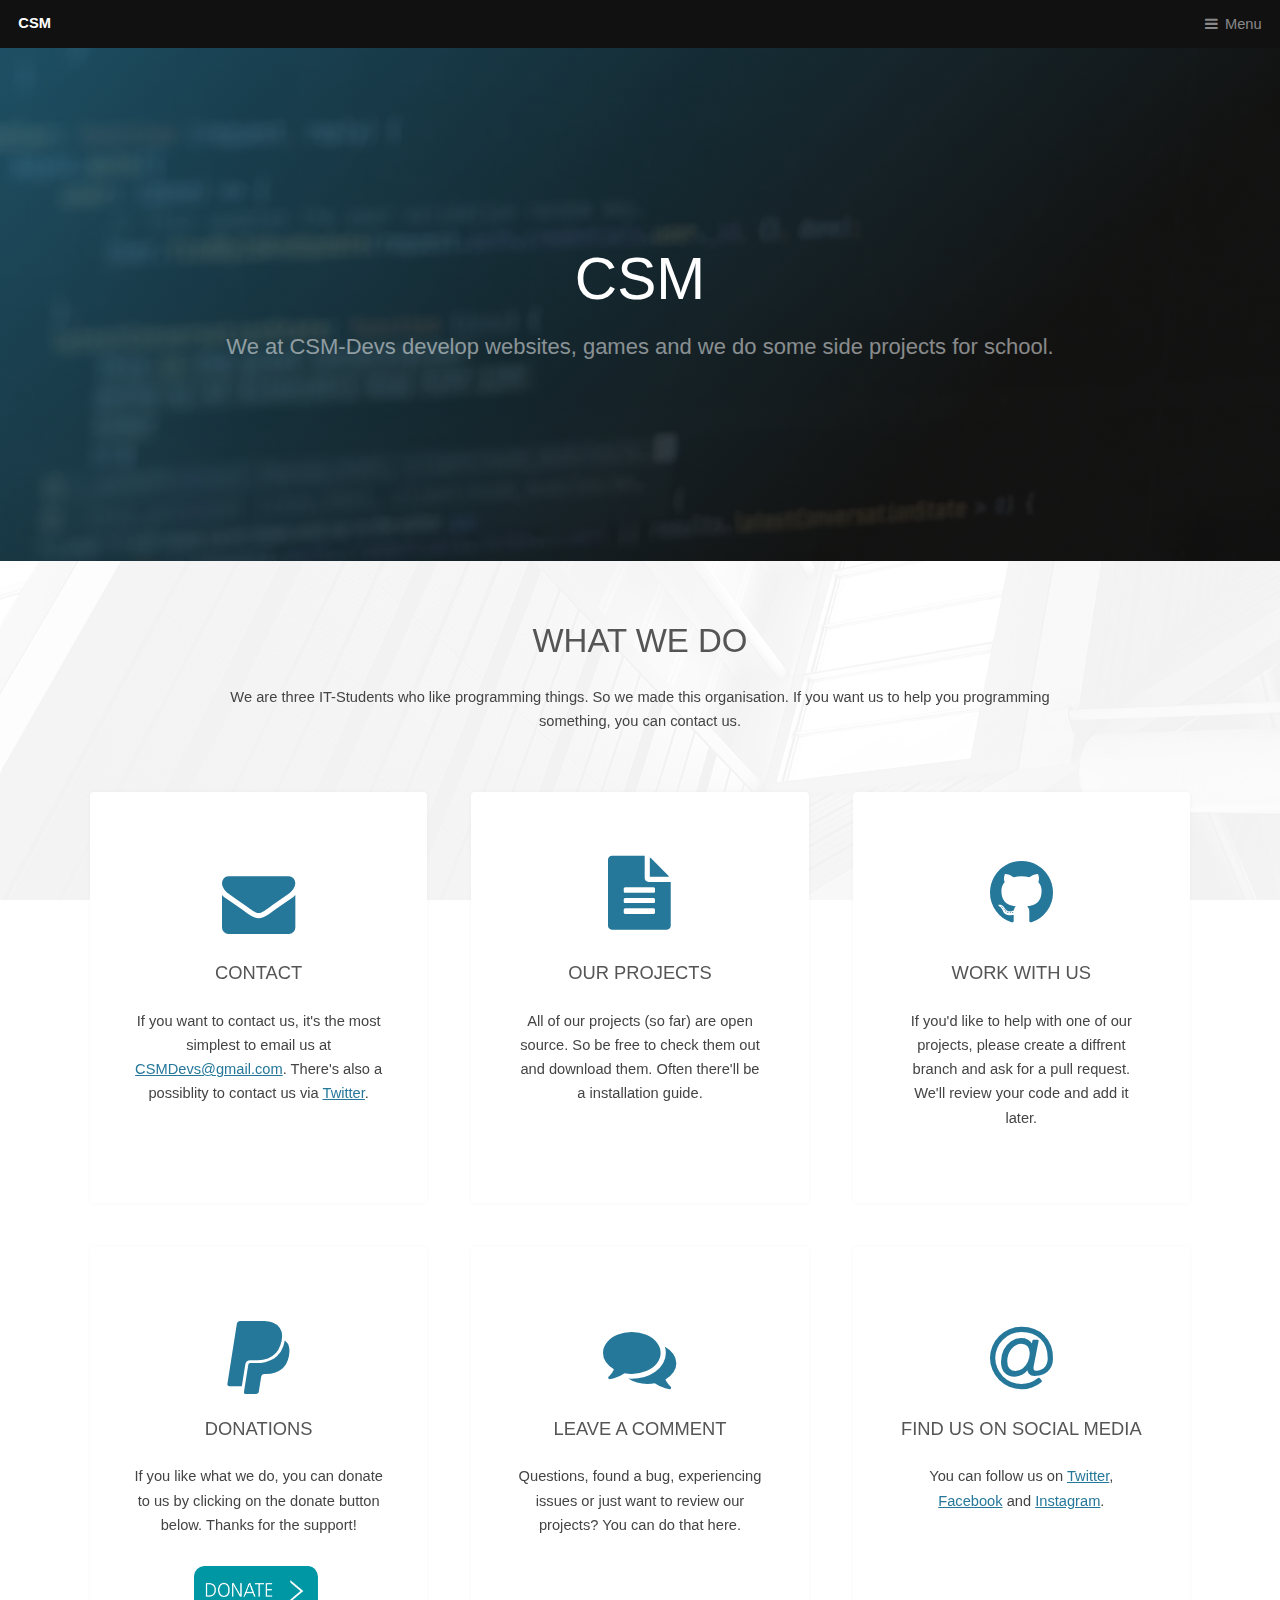
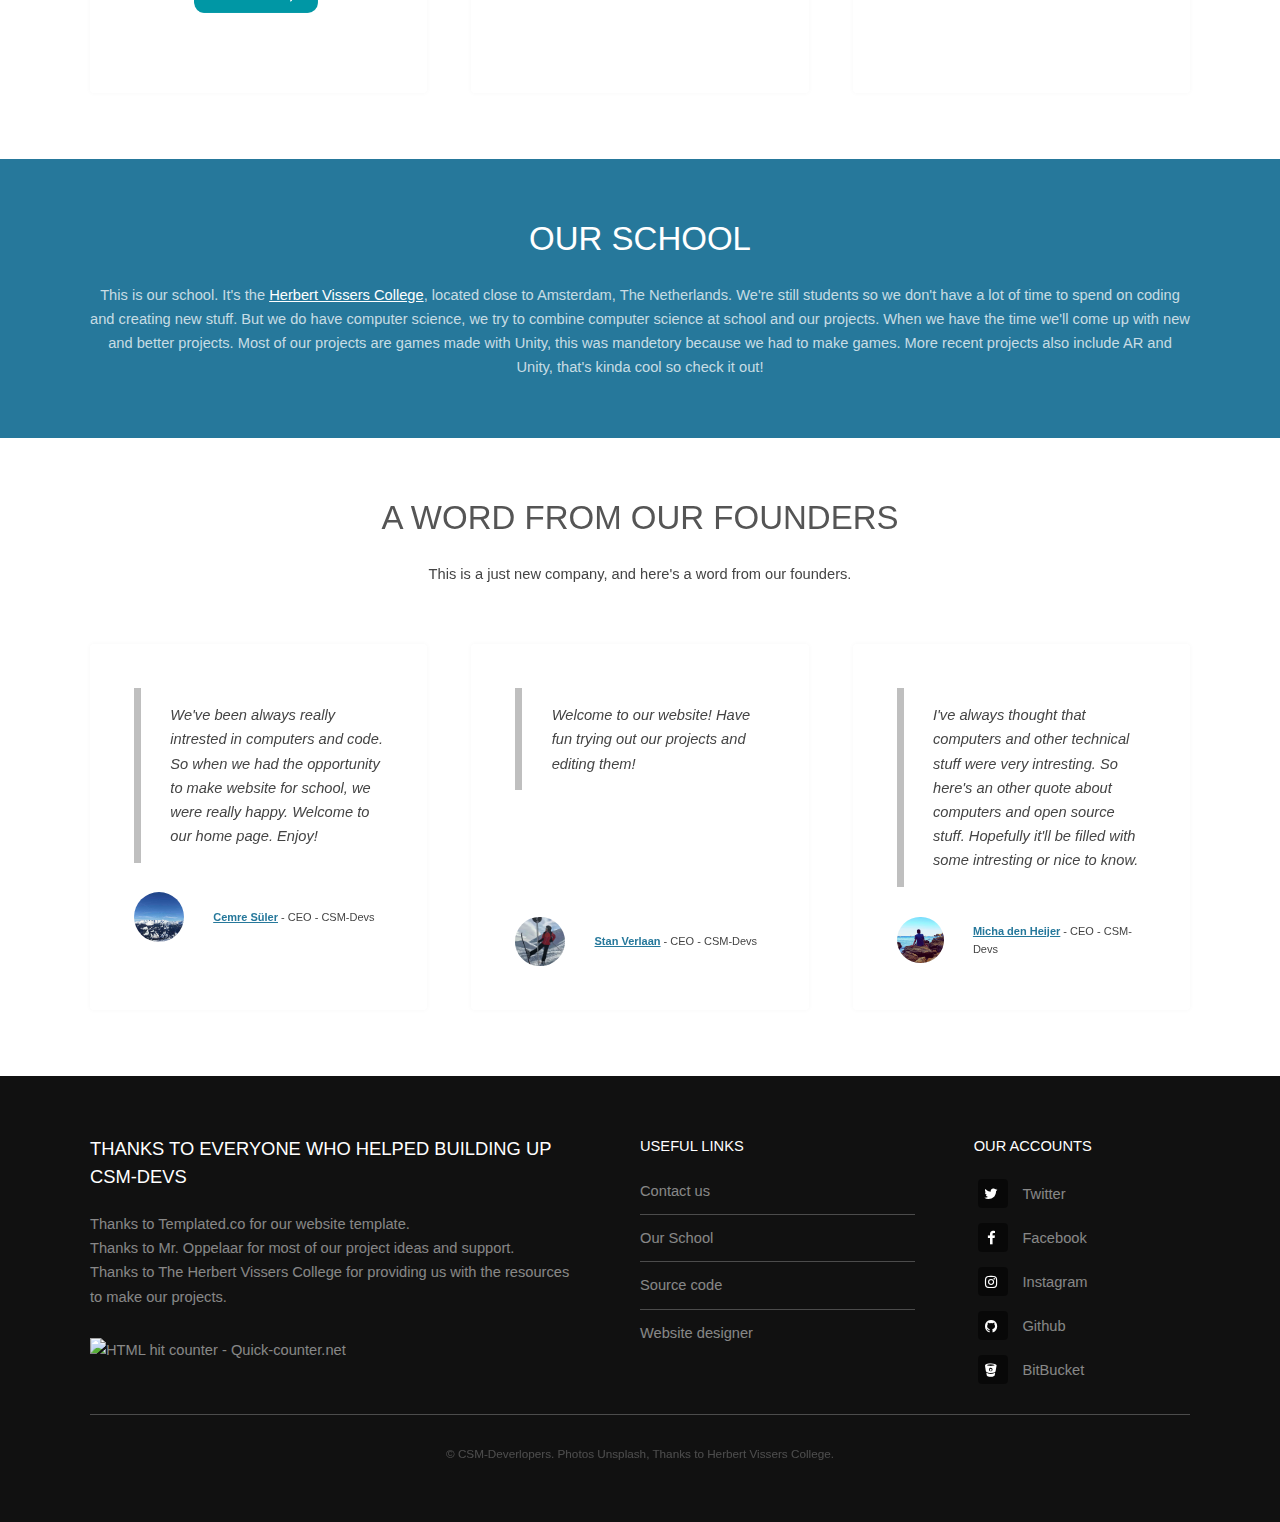
==== index.html @ 77293cd6 "Fixed hvc" ====
<!DOCTYPE HTML>
<!--
	Industrious by TEMPLATED
	templated.co @templatedco
	Released for free under the Creative Commons Attribution 3.0 license (templated.co/license)
-->
<html>

<head>
    <title>Home | CSM-devs</title>
    <meta charset="utf-8" />
    <meta name="viewport" content="width=device-width, initial-scale=1, user-scalable=no" />
    <meta name="description" content="" />
    <script defer src="https://use.fontawesome.com/releases/v5.0.8/js/all.js" integrity="sha384-SlE991lGASHoBfWbelyBPLsUlwY1GwNDJo3jSJO04KZ33K2bwfV9YBauFfnzvynJ" crossorigin="anonymous"></script>
    <meta name="keywords" content="" />
    <link rel="stylesheet" href="assets/css/main.css" />

</head>

<body class="is-preload">

    <!-- Header -->
    <header id="header">
        <a class="logo" href="index.html">CSM</a>
        <nav>
            <a href="#menu">Menu</a>
        </nav>
    </header>

    <!-- Nav -->
    <nav id="menu">
        <ul class="links">
            <li><a href="index.html">Home</a></li>
            <li><a href="projects.html">Our Projects</a></li>
            <li><a href="http://csmdevs.github.io/HVCSite">Béta HVC-Site</a></li>
            <li><a href="credits.html">Credits</a></li>
        </ul>
    </nav>


    <!-- Banner -->
    <section id="banner">
        <div class="inner">
            <h1>CSM</h1>
            <p>We at CSM-Devs develop websites, games and we do some side projects for school.</p>
        </div>
        <video autoplay loop muted playsinline src="images/banner.mp4"></video>
    </section>

    <!-- Highlights -->
    <section class="wrapper">
        <div class="inner">
            <header class="special">
                <h2>What we do</h2>
                <p>We are three IT-Students who like programming things. So we made this organisation. If you want us to help you programming something, you can contact us.</p>
            </header>
            <div class="highlights">
                <section>
                    <div class="content">
                        <header>
                            <a href="mailto:CSMDevs@gmail.com" class="icon fas fa-envelope" style="color:#26789b; position:relative; top:30px"><span class="label">Contact</span></a><br><br><br>
                            <h3>Contact</h3>
                        </header>
                        <p>If you want to contact us, it's the most simplest to email us at <a href="mailto:CSMDevs@gmail.com">CSMDevs@gmail.com</a>. There's also a possiblity to contact us via <a href="https://twitter.com/CSM_Devs">Twitter</a>.</p>
                    </div>
                </section>
                <section>
                    <div class="content">
                        <header>
                            <a href="/projects.html" class="icon fas fa-file-alt" style="color:#26789b; position:relative; top:20px"><span class="label">Projects</span></a><br><br><br>
                            <h3>Our Projects</h3>
                        </header>
                        <p>All of our projects (so far) are open source. So be free to check them out and download them. Often there'll be a installation guide.</p>
                    </div>
                </section>
                <section>
                    <div class="content">
                        <header>
                            <a href="https://github.com/CSMdevs" class="icon fab fa-github" style="color:#26789b; position:relative; top:20px"><span class="label">GitHub</span></a><br><br><br>
                            <h3>Work with us</h3>
                        </header>
                        <p>If you'd like to help with one of our projects, please create a diffrent branch and ask for a pull request. We'll review your code and add it later.</p>
                    </div>
                </section>
                <section>
                    <div class="content">
                        <header>
                            <a href="#" class="icon fab fa-paypal" style="color:#26789b; position:relative; top:30px"><span class="label">Donations</span></a><br><br><br>
                            <h3>Donations</h3>
                        </header>
                        <p>If you like what we do, you can donate to us by clicking on the donate button below. Thanks for the support!
                            <form action="https://www.paypal.com/cgi-bin/webscr" method="post" target="_top">
                                <input type="hidden" name="cmd" value="_s-xclick">
                                <input type="hidden" name="hosted_button_id" value="BJYXV5D3HR4NG">
                                <input type="image" src="images/donate.png" border="0" name="submit" alt="PayPal - The safer, easier way to pay online!" style="width: 50%">
                                <img alt="" border="0" src="https://www.paypalobjects.com/nl_NL/i/scr/pixel.gif" width="1" height="1">
                            </form>
                        </p>
                    </div>
                </section>
                <section>
                    <div class="content">
                        <header>
                            <a href="#" class="icon fas fa-comments" style="color:#26789b; position:relative; top:30px"><span class="label">Comment</span></a><br><br><br>
                            <h3>Leave a comment</h3>
                        </header>
                        <p>Questions, found a bug, experiencing issues or just want to review our projects? You can do that here.</p>
                    </div>
                </section>
                <section>
                    <div class="content">
                        <header>

                            <a href="https://twitter.com/CSM_Devs" class="icon fas fa-at" style="color:#26789b; position:relative; top:30px"><span class="label">Icon</span></a><br><br><br>
                            <h3>Find us on social media</h3>
                        </header>
                        <p>You can follow us on <a href="https://twitter.com/CSM_Devs">Twitter</a>, <a href="https://www.facebook.com/CSMDevs/">Facebook</a> and <a href="https://www.instagram.com/csm_devs/">Instagram</a>.</p>


                    </div>
                </section>
            </div>
        </div>
    </section>

    <!-- CTA -->
    <section id="cta" class="wrapper">
        <div class="inner">
            <h2>Our School</h2>
            <p>This is our school. It's the <a href="www.hvc.nl">Herbert Vissers College</a>, located close to Amsterdam, The Netherlands. We're still students so we don't have a lot of time to spend on coding and creating new stuff. But we do have computer science, we try to combine computer science at school and our projects. When we have the time we'll come up with new and better projects. Most of our projects are games made with Unity, this was mandetory because we had to make games. More recent projects also include AR and Unity, that's kinda cool so check it out!</p>
        </div>
    </section>

    <!-- Testimonials -->
    <section class="wrapper">
        <div class="inner">
            <header class="special">
                <h2>A word from our founders</h2>
                <p>This is a just new company, and here's a word from our founders.</p>
            </header>
            <div class="testimonials">
                <section>
                    <div class="content">
                        <blockquote>
                            <p>We've been always really intrested in computers and code. So when we had the opportunity to make website for school, we were really happy. Welcome to our home page. Enjoy!</p>
                        </blockquote>
                        <div class="author">
                            <div class="image">
                                <img src="images/photoCemre.jpg" alt="" />
                            </div>
                            <p class="credit"> <strong><a href="https://twitter.com/Cemre2002Cemre">Cemre Süler</a></strong> - <span>CEO - CSM-Devs</span></p>
                        </div>
                    </div>
                </section>
                <section>
                    <div class="content">
                        <blockquote>
                            <p>Welcome to our website! Have fun trying out our projects and editing them!</p>
                        </blockquote>
                        <br><br><br><br>
                        <div class="author">
                            <div class="image">
                                <img src="images/photoStan.jpg" alt="" />
                            </div>
                            <p class="credit"><strong><a href="https://twitter.com/">Stan Verlaan</a></strong> - <span>CEO - CSM-Devs</span></p>
                        </div>
                    </div>
                </section>
                <section>
                    <div class="content">
                        <blockquote>
                            <p>I've always thought that computers and other technical stuff were very intresting. So here's an other quote about computers and open source stuff. Hopefully it'll be filled with some intresting or nice to know.</p>
                        </blockquote>
                        
                        <div class="author">
                            <div class="image">
                                <img src="images/photoMicha.jpg" alt="" />
                            </div>
                            <p class="credit"><strong><a href="https://twitter.com/">Micha den Heijer</a></strong> - <span>CEO - CSM-Devs</span></p>
                        </div>
                    </div>
                </section>
            </div>
        </div>
    </section>

    <!-- Footer -->
    <footer id="footer">
        <div class="inner">
            <div class="content">
                <section>
                    <h3>Thanks to everyone who helped building up CSM-Devs</h3>
                    <p>Thanks to Templated.co for our website template. <br>
                    Thanks to Mr. Oppelaar for most of our project ideas and support.<br> 
                    Thanks to The Herbert Vissers College for providing us with the resources to make our projects.</p>
			<a href="http://www.quick-counter.net/" title="HTML hit counter - Quick-counter.net"><img src="http://www.quick-counter.net/aip.php?tp=bb&tz=Europe%2FAmsterdam" alt="HTML hit counter - Quick-counter.net" border="0" /></a>

		    </section>
                <section>
                    <h4>Useful links</h4>
                    <ul class="alt">
                        <li><a href="mailto:CSMDevs@gmail.com">Contact us</a></li>
                        <li><a href="http://www.hvc.nl">Our School</a></li>
                        <li><a href="https://github.com/CSMdevs/CSMdevs.github.io">Source code</a></li>
                        <li><a href="https://TEMPLATED.CO">Website designer</a></li>
                    </ul>
                </section>
                <section>
                    <h4>Our accounts</h4>
                    <ul class="plain">
                        <li><a href="https://twitter.com/CSM_Devs"><i class="icon fa-twitter">&nbsp;</i>Twitter</a></li>
                        <li><a href="https://www.facebook.com/CSMDevs"><i class="icon fa-facebook">&nbsp;</i>Facebook</a></li>
                        <li><a href="https://www.instagram.com/csm_devs/"><i class="icon fa-instagram">&nbsp;</i>Instagram</a></li>
                        <li><a href="https://github.com/CSMdevs"><i class="icon fa-github">&nbsp;</i>Github</a></li>
                        <li><a href="https://bitbucket.org/csm-devs/"><i class="icon fa-bitbucket">&nbsp;</i>BitBucket</a></li>
                    </ul>
                </section>
            </div>
            <div class="copyright">
                &copy; CSM-Deverlopers. Photos <a href="https://unsplash.co">Unsplash</a>, Thanks to <a href="https://www.hvc.nl">Herbert Vissers College</a>.
            </div>
        </div>
    </footer>

    <!-- Scripts -->
    <script src="assets/js/jquery.min.js"></script>
    <script src="assets/js/browser.min.js"></script>
    <script src="assets/js/breakpoints.min.js"></script>
    <script src="assets/js/util.js"></script>
    <script src="assets/js/main.js"></script>

</body>

</html>
---- assets/css/main.css ----
@import url(font-awesome.min.css);
@import url(fontawesome-all.css);3
@import url("https://fonts.googleapis.com/css?family=Raleway:200,300,400,500,600");
/*
	Industrious by TEMPLATED
	templated.co @templatedco
	Released for free under the Creative Commons Attribution 3.0 license (templated.co/license)
*/

/* Basic */

@-ms-viewport {
    width: device-width;
}

body {
    -ms-overflow-style: scrollbar;
}

@media screen and (max-width: 480px) {
    html,
    body {
        min-width: 320px;
    }
}

html {
    box-sizing: border-box;
}

*,
*:before,
*:after {
    box-sizing: inherit;
}

body {
    background: #ffffff;
}

body.is-preload *,
body.is-preload *:before,
body.is-preload *:after {
    -moz-animation: none !important;
    -webkit-animation: none !important;
    -ms-animation: none !important;
    animation: none !important;
    -moz-transition: none !important;
    -webkit-transition: none !important;
    -ms-transition: none !important;
    transition: none !important;
}

html,
body,
div,
span,
applet,
object,
iframe,
h1,
h2,
h3,
h4,
h5,
h6,
p,
blockquote,
pre,
a,
abbr,
acronym,
address,
big,
cite,
code,
del,
dfn,
em,
img,
ins,
kbd,
q,
s,
samp,
small,
strike,
strong,
sub,
sup,
tt,
var,
b,
u,
i,
center,
dl,
dt,
dd,
ol,
ul,
li,
fieldset,
form,
label,
legend,
table,
caption,
tbody,
tfoot,
thead,
tr,
th,
td,
article,
aside,
canvas,
details,
embed,
figure,
figcaption,
footer,
header,
hgroup,
menu,
nav,
output,
ruby,
section,
summary,
time,
mark,
audio,
video {
    margin: 0;
    padding: 0;
    border: 0;
    font-size: 100%;
    font: inherit;
    vertical-align: baseline;
}

article,
aside,
details,
figcaption,
figure,
footer,
header,
hgroup,
menu,
nav,
section {
    display: block;
}

body {
    line-height: 1;
}

ol,
ul {
    list-style: none;
}

blockquote,
q {
    quotes: none;
}

blockquote:before,
blockquote:after,
q:before,
q:after {
    content: '';
    content: none;
}

table {
    border-collapse: collapse;
    border-spacing: 0;
}

body {
    -webkit-text-size-adjust: none;
}

mark {
    background-color: transparent;
    color: inherit;
}

input::-moz-focus-inner {
    border: 0;
    padding: 0;
}

input,
select,
textarea {
    -moz-appearance: none;
    -webkit-appearance: none;
    -ms-appearance: none;
    appearance: none;
}

/* Typography */

html {
    font-size: 13pt;
}

@media screen and (max-width: 1680px) {
    html {
        font-size: 11pt;
    }
}

@media screen and (max-width: 980px) {
    html {
        font-size: 12pt;
    }
}

@media screen and (max-width: 480px) {
    html {
        font-size: 11pt;
    }
}

body {
    background-color: #ffffff;
    color: #444444;
}

body,
input,
select,
textarea {
    font-family: "Raleway", Arial, Helvetica, sans-serif;
    font-weight: 400;
    font-size: 1rem;
    line-height: 1.65;
}

a {
    -moz-transition: color 0.2s ease-in-out;
    -webkit-transition: color 0.2s ease-in-out;
    -ms-transition: color 0.2s ease-in-out;
    transition: color 0.2s ease-in-out;
    text-decoration: underline;
}

a:hover {
    text-decoration: none;
}

strong,
b {
    font-weight: 600;
}

em,
i {
    font-style: italic;
}

p {
    margin: 0 0 2rem 0;
}

header.special {
    text-align: center;
    margin-bottom: 4rem;
}

header.special p {
    max-width: 75%;
    margin-left: auto;
    margin-right: auto;
}

h1,
h2,
h3,
h4,
h5,
h6 {
    font-weight: 300;
    line-height: 1.5;
    text-transform: uppercase;
    margin: 0 0 1.5rem 0;
}

h1 a,
h2 a,
h3 a,
h4 a,
h5 a,
h6 a {
    color: inherit;
    text-decoration: none;
}

h1 {
    font-size: 3rem;
    line-height: 1.2;
}

h2 {
    font-size: 2.25rem;
    line-height: 1.3;
}

h3 {
    font-size: 1.25rem;
}

h4 {
    font-size: 1rem;
}

h5 {
    font-size: 0.9rem;
}

h6 {
    font-size: 0.7rem;
}

@media screen and (max-width: 736px) {
    h1 {
        font-size: 2.75rem;
        line-height: 1.3;
    }

    h2 {
        font-size: 1.75rem;
        line-height: 1.5;
    }

    h3 {
        font-size: 1.25rem;
    }
}

sub {
    font-size: 0.8rem;
    position: relative;
    top: 0.5rem;
}

sup {
    font-size: 0.8rem;
    position: relative;
    top: -0.5rem;
}

blockquote {
    border-left: solid 0.5rem;
    font-style: italic;
    margin: 0 0 2rem 0;
    padding: 1rem 0 1rem 2rem;
}

code {
    border-radius: 4px;
    border: solid 1px;
    font-family: "Courier New", monospace;
    font-size: 0.9rem;
    margin: 0 0.25rem;
    padding: 0.25rem 0.65rem;
}

pre {
    -webkit-overflow-scrolling: touch;
    font-family: "Courier New", monospace;
    font-size: 0.9rem;
    margin: 0 0 2rem 0;
}

pre code {
    display: block;
    line-height: 1.75;
    padding: 1rem 1.5rem;
    overflow-x: auto;
}

hr {
    border: 0;
    border-bottom: solid 1px;
    margin: 2rem 0;
}

hr.major {
    margin: 4rem 0;
}

input,
select,
textarea {
    color: #555555;
}

a {
    color: #26789b;
}

strong,
b {
    color: #555555;
}

h1,
h2,
h3,
h4,
h5,
h6 {
    color: #555555;
}

blockquote {
    border-left-color: rgba(0, 0, 0, 0.25);
}

code {
    background: rgba(0, 0, 0, 0.075);
    border-color: rgba(0, 0, 0, 0.25);
}

hr {
    border-bottom-color: rgba(0, 0, 0, 0.25);
}

/* Inner */

.inner {
    margin: 0 auto;
    width: 75rem;
    max-width: calc(100% - 6rem);
}

@media screen and (max-width: 480px) {
    .inner {
        max-width: calc(100% - 3rem);
    }
}

/* Button */

input[type="submit"],
input[type="reset"],
input[type="button"],
button,
.button {
    -moz-appearance: none;
    -webkit-appearance: none;
    -ms-appearance: none;
    appearance: none;
    -moz-transition: background-color 0.2s ease-in-out, box-shadow 0.2s ease-in-out, color 0.2s ease-in-out;
    -webkit-transition: background-color 0.2s ease-in-out, box-shadow 0.2s ease-in-out, color 0.2s ease-in-out;
    -ms-transition: background-color 0.2s ease-in-out, box-shadow 0.2s ease-in-out, color 0.2s ease-in-out;
    transition: background-color 0.2s ease-in-out, box-shadow 0.2s ease-in-out, color 0.2s ease-in-out;
    border: 0;
    border-radius: 4px;
    cursor: pointer;
    display: inline-block;
    font-weight: 600;
    height: 3.25rem;
    line-height: 3.25rem;
    padding: 0 1.75rem;
    text-align: center;
    text-decoration: none;
    white-space: nowrap;
}

input[type="submit"].small,
input[type="reset"].small,
input[type="button"].small,
button.small,
.button.small {
    font-size: 0.8rem;
    height: 2.4375rem;
    line-height: 2.4375rem;
    padding: 0 1.25rem;
}

input[type="submit"].large,
input[type="reset"].large,
input[type="button"].large,
button.large,
.button.large {
    font-size: 1.35rem;
    height: 4.0625rem;
    line-height: 4.0625rem;
    padding: 0 2rem;
}

input[type="submit"].wide,
input[type="reset"].wide,
input[type="button"].wide,
button.wide,
.button.wide {
    min-width: 13rem;
}

input[type="submit"].icon:before,
input[type="reset"].icon:before,
input[type="button"].icon:before,
button.icon:before,
.button.icon:before {
    margin-right: 0.5rem;
}

input[type="submit"].fit,
input[type="reset"].fit,
input[type="button"].fit,
button.fit,
.button.fit {
    width: 100%;
}

input[type="submit"].disabled,
input[type="submit"]:disabled,
input[type="reset"].disabled,
input[type="reset"]:disabled,
input[type="button"].disabled,
input[type="button"]:disabled,
button.disabled,
button:disabled,
.button.disabled,
.button:disabled {
    pointer-events: none;
    opacity: 0.25;
}

input[type="submit"],
input[type="reset"],
input[type="button"],
button,
.button {
    background-color: transparent;
    box-shadow: inset 0 0 0 1px #555555;
    color: #555555 !important;
}

input[type="submit"]:hover,
input[type="reset"]:hover,
input[type="button"]:hover,
button:hover,
.button:hover {
    box-shadow: inset 0 0 0 1px #26789b;
    color: #26789b !important;
}

input[type="submit"]:hover:active,
input[type="reset"]:hover:active,
input[type="button"]:hover:active,
button:hover:active,
.button:hover:active {
    background-color: rgba(206, 27, 40, 0.25);
}

input[type="submit"].primary,
input[type="reset"].primary,
input[type="button"].primary,
button.primary,
.button.primary {
    box-shadow: none;
    background-color: #26789b;
    color: #ffffff !important;
}

input[type="submit"].primary:hover,
input[type="reset"].primary:hover,
input[type="button"].primary:hover,
button.primary:hover,
.button.primary:hover {
    background-color: #26789b;
    box-shadow: none;
}

input[type="submit"].primary:hover:active,
input[type="reset"].primary:hover:active,
input[type="button"].primary:hover:active,
button.primary:hover:active,
.button.primary:hover:active {
    background-color: #26789b;
}

/* Form */

form {
    margin: 0 0 2rem 0;
}

input[type="text"],
input[type="password"],
input[type="email"],
input[type="tel"],
input[type="search"],
input[type="url"],
select,
textarea {
    -moz-appearance: none;
    -webkit-appearance: none;
    -ms-appearance: none;
    appearance: none;
    border-radius: 4px;
    border: none;
    border: solid 1px;
    color: inherit;
    display: block;
    outline: 0;
    padding: 0 1rem;
    text-decoration: none;
    width: 100%;
}

input[type="text"]:invalid,
input[type="password"]:invalid,
input[type="email"]:invalid,
input[type="tel"]:invalid,
input[type="search"]:invalid,
input[type="url"]:invalid,
select:invalid,
textarea:invalid {
    box-shadow: none;
}

label {
    display: block;
    font-size: 1rem;
    font-weight: 600;
    margin: 0 0 1rem 0;
}

input[type="text"],
input[type="password"],
input[type="email"],
input[type="tel"],
input[type="search"],
input[type="url"] {
    height: 3.25rem;
}

select {
    background-size: 1.25rem;
    background-repeat: no-repeat;
    background-position: calc(100% - 1rem) center;
    height: 3.25rem;
    padding-right: 3.25rem;
    text-overflow: ellipsis;
}

select:focus::-ms-value {
    background-color: transparent;
}

select::-ms-expand {
    display: none;
}

textarea {
    padding: 0.75rem 1rem;
}

input[type="checkbox"],
input[type="radio"] {
    -moz-appearance: none;
    -webkit-appearance: none;
    -ms-appearance: none;
    appearance: none;
    display: block;
    float: left;
    margin-right: -2rem;
    opacity: 0;
    width: 1rem;
    z-index: -1;
}

input[type="checkbox"] + label,
input[type="radio"] + label {
    text-decoration: none;
    cursor: pointer;
    display: inline-block;
    font-size: 1rem;
    font-weight: 400;
    padding-left: 2.825rem;
    padding-right: 0.875rem;
    position: relative;
}

input[type="checkbox"] + label:before,
input[type="radio"] + label:before {
    -moz-osx-font-smoothing: grayscale;
    -webkit-font-smoothing: antialiased;
    font-family: FontAwesome;
    font-style: normal;
    font-weight: normal;
    text-transform: none !important;
}

input[type="checkbox"] + label:before,
input[type="radio"] + label:before {
    border-radius: 4px;
    border: solid 1px;
    content: '';
    display: inline-block;
    height: 1.95rem;
    left: 0;
    line-height: 1.86875rem;
    position: absolute;
    text-align: center;
    top: -0.1625rem;
    width: 1.95rem;
}

input[type="checkbox"]:checked + label:before,
input[type="radio"]:checked + label:before {
    content: '\f00c';
}

input[type="checkbox"] + label:before {
    border-radius: 4px;
}

input[type="radio"] + label:before {
    border-radius: 100%;
}

::-webkit-input-placeholder {
    opacity: 1.0;
}

:-moz-placeholder {
    opacity: 1.0;
}

::-moz-placeholder {
    opacity: 1.0;
}

:-ms-input-placeholder {
    opacity: 1.0;
}

label {
    color: #555555;
}

input[type="text"],
input[type="password"],
input[type="email"],
input[type="tel"],
input[type="search"],
input[type="url"],
select,
textarea {
    background-color: rgba(0, 0, 0, 0.075);
    border-color: rgba(0, 0, 0, 0.25);
}

input[type="text"]:focus,
input[type="password"]:focus,
input[type="email"]:focus,
input[type="tel"]:focus,
input[type="search"]:focus,
input[type="url"]:focus,
select:focus,
textarea:focus {
    border-color: #26789b;
    box-shadow: 0 0 0 1px #26789b;
}

select {
    background-image: url("data:image/svg+xml;charset=utf8,%3Csvg xmlns='http://www.w3.org/2000/svg' width='40' height='40' preserveAspectRatio='none' viewBox='0 0 40 40'%3E%3Cpath d='M9.4,12.3l10.4,10.4l10.4-10.4c0.2-0.2,0.5-0.4,0.9-0.4c0.3,0,0.6,0.1,0.9,0.4l3.3,3.3c0.2,0.2,0.4,0.5,0.4,0.9 c0,0.4-0.1,0.6-0.4,0.9L20.7,31.9c-0.2,0.2-0.5,0.4-0.9,0.4c-0.3,0-0.6-0.1-0.9-0.4L4.3,17.3c-0.2-0.2-0.4-0.5-0.4-0.9 c0-0.4,0.1-0.6,0.4-0.9l3.3-3.3c0.2-0.2,0.5-0.4,0.9-0.4S9.1,12.1,9.4,12.3z' fill='rgba(0, 0, 0, 0.25)' /%3E%3C/svg%3E");
}

select option {
    color: #444444;
    background-color: #ffffff;
}

input[type="checkbox"] + label,
input[type="radio"] + label {
    color: #444444;
}

input[type="checkbox"] + label:before,
input[type="radio"] + label:before {
    background: rgba(0, 0, 0, 0.075);
    border-color: rgba(0, 0, 0, 0.25);
}

input[type="checkbox"]:checked + label:before,
input[type="radio"]:checked + label:before {
    background-color: #26789b;
    border-color: #26789b;
    color: #ffffff;
}

input[type="checkbox"]:focus + label:before,
input[type="radio"]:focus + label:before {
    border-color: #26789b;
    box-shadow: 0 0 0 1px #26789b;
}

::-webkit-input-placeholder {
    color: #bbbbbb !important;
}

:-moz-placeholder {
    color: #bbbbbb !important;
}

::-moz-placeholder {
    color: #bbbbbb !important;
}

:-ms-input-placeholder {
    color: #bbbbbb !important;
}

/* List */

ol {
    list-style: decimal;
    margin: 0 0 2rem 0;
    padding-left: 1.25rem;
}

ol li {
    padding-left: 0.25rem;
}

ul {
    list-style: disc;
    margin: 0 0 2rem 0;
    padding-left: 1rem;
}

ul li {
    padding-left: 0.325rem;
}

ul.plain {
    list-style: none;
    padding-left: 0;
}

ul.plain li {
    margin-bottom: 1rem;
}

ul.plain li .icon {
    border-radius: 4px;
    color: #ffffff;
    display: inline-block;
    margin-right: 1rem;
    text-align: center;
    width: 2rem;
    height: 2rem;
    line-height: 2rem;
    background: rgba(0, 0, 0, 0.5);
}

ul.alt {
    list-style: none;
    padding-left: 0;
}

ul.alt li {
    border-top: solid 1px;
    padding: 0.75rem 0;
}

ul.alt li:first-child {
    border-top: 0;
    padding-top: 0;
}

ul.alt li:last-child {
    padding-bottom: 0;
}

dl {
    margin: 0 0 2rem 0;
}

dl dt {
    display: block;
    font-weight: 600;
    margin: 0 0 1rem 0;
}

dl dd {
    margin-left: 1.5rem;
}

ul.alt li {
    border-top-color: rgba(0, 0, 0, 0.25);
}

/* Table */

.table-wrapper {
    -webkit-overflow-scrolling: touch;
    overflow-x: auto;
}

table {
    margin: 0 0 2rem 0;
    width: 100%;
}

table tbody tr {
    border: solid 1px;
    border-left: 0;
    border-right: 0;
}

table td {
    padding: 0.75rem 0.75rem;
}

table th {
    font-size: 0.9rem;
    font-weight: 600;
    padding: 0 0.75rem 0.75rem 0.75rem;
    text-align: left;
}

table thead {
    border-bottom: solid 2px;
}

table tfoot {
    border-top: solid 2px;
}

table.alt {
    border-collapse: separate;
}

table.alt tbody tr td {
    border: solid 1px;
    border-left-width: 0;
    border-top-width: 0;
}

table.alt tbody tr td:first-child {
    border-left-width: 1px;
}

table.alt tbody tr:first-child td {
    border-top-width: 1px;
}

table.alt thead {
    border-bottom: 0;
}

table.alt tfoot {
    border-top: 0;
}

table tbody tr {
    border-color: rgba(0, 0, 0, 0.25);
}

table tbody tr:nth-child(2n + 1) {
    background-color: rgba(0, 0, 0, 0.075);
}

table th {
    color: #555555;
}

table thead {
    border-bottom-color: rgba(0, 0, 0, 0.25);
}

table tfoot {
    border-top-color: rgba(0, 0, 0, 0.25);
}

table.alt tbody tr td {
    border-color: rgba(0, 0, 0, 0.25);
}

/* Highlights */

.highlights {
    width: 100%;
    margin: 2.5rem 0;
    display: -moz-flex;
    display: -webkit-flex;
    display: -ms-flex;
    display: flex;
    -moz-flex-wrap: wrap;
    -webkit-flex-wrap: wrap;
    -ms-flex-wrap: wrap;
    flex-wrap: wrap;
    -moz-align-items: -moz-stretch;
    -webkit-align-items: -webkit-stretch;
    -ms-align-items: -ms-stretch;
    align-items: stretch;
}

.highlights > * {
    -moz-flex-shrink: 1;
    -webkit-flex-shrink: 1;
    -ms-flex-shrink: 1;
    flex-shrink: 1;
    -moz-flex-grow: 0;
    -webkit-flex-grow: 0;
    -ms-flex-grow: 0;
    flex-grow: 0;
}

.highlights > * {
    width: 33.3333333333%;
}

.highlights > * {
    padding: 1.5rem;
    width: calc(33.3333333333% + 1rem);
}

.highlights > :nth-child(-n + 3) {
    padding-top: 0;
}

.highlights > :nth-last-child(-n + 3) {
    padding-bottom: 0;
}

.highlights > :nth-child(3n + 1) {
    padding-left: 0;
}

.highlights > :nth-child(3n) {
    padding-right: 0;
}

.highlights > :nth-child(3n + 1),
.highlights > :nth-child(3n) {
    width: calc(33.3333333333% + -0.5rem);
}

.highlights .content {
    border-radius: 4px;
    height: 100%;
    padding: 3rem;
    text-align: center;
}

.highlights .content .icon {
    font-size: 5rem;
}

.highlights > div > :last-child {
    margin-bottom: 0;
}

@media screen and (max-width: 980px) {
    .highlights > * {
        width: 50%;
    }
    .highlights > * {
        padding: 1rem;
        width: calc(33.3333333333% + 0.6666666667rem);
    }
    .highlights > :nth-child(-n + 3) {
        padding-top: 1rem;
    }
    .highlights > :nth-last-child(-n + 3) {
        padding-bottom: 1rem;
    }
    .highlights > :nth-child(3n + 1) {
        padding-left: 1rem;
    }
    .highlights > :nth-child(3n) {
        padding-right: 1rem;
    }
    .highlights > :nth-child(3n + 1),
    .highlights > :nth-child(3n) {
        padding: 1rem;
        width: calc(50% + 1rem);
    }
    .highlights > * {
        padding: 1rem;
        width: calc(50% + 1rem);
    }
    .highlights > :nth-child(-n + 2) {
        padding-top: 0;
    }
    .highlights > :nth-last-child(-n + 2) {
        padding-bottom: 0;
    }
    .highlights > :nth-child(2n + 1) {
        padding-left: 0;
    }
    .highlights > :nth-child(2n) {
        padding-right: 0;
    }
    .highlights > :nth-child(2n + 1),
    .highlights > :nth-child(2n) {
        width: calc(50% + 0rem);
    }
    .highlights .content {
        padding: 2rem;
    }
}

@media screen and (max-width: 736px) {
    .highlights > * {
        width: 100%;
    }
    .highlights > * {
        padding: 1rem;
        width: calc(33.3333333333% + 0.6666666667rem);
    }
    .highlights > :nth-child(-n + 3) {
        padding-top: 1rem;
    }
    .highlights > :nth-last-child(-n + 3) {
        padding-bottom: 1rem;
    }
    .highlights > :nth-child(3n + 1) {
        padding-left: 1rem;
    }
    .highlights > :nth-child(3n) {
        padding-right: 1rem;
    }
    .highlights > :nth-child(3n + 1),
    .highlights > :nth-child(3n) {
        padding: 1rem;
        width: calc(100% + 2rem);
    }
    .highlights > * {
        padding: 1rem;
        width: calc(50% + 1rem);
    }
    .highlights > :nth-child(-n + 2) {
        padding-top: 1rem;
    }
    .highlights > :nth-last-child(-n + 2) {
        padding-bottom: 1rem;
    }
    .highlights > :nth-child(2n + 1) {
        padding-left: 1rem;
    }
    .highlights > :nth-child(2n) {
        padding-right: 1rem;
    }
    .highlights > :nth-child(2n + 1),
    .highlights > :nth-child(2n) {
        padding: 1rem;
        width: calc(100% + 2rem);
    }
    .highlights > * {
        padding: 1rem;
        width: calc(100% + 2rem);
    }
    .highlights > :nth-child(-n + 1) {
        padding-top: 0;
    }
    .highlights > :nth-last-child(-n + 1) {
        padding-bottom: 0;
    }
    .highlights > :nth-child(1n + 1) {
        padding-left: 0;
    }
    .highlights > :nth-child(1n) {
        padding-right: 0;
    }
    .highlights > :nth-child(1n + 1),
    .highlights > :nth-child(1n) {
        width: calc(100% + 1rem);
    }
}

.highlights .content {
    background: #ffffff;
    box-shadow: 0px 0px 4px 1px rgba(0, 0, 0, 0.025);
}

/* Testimonials */

.testimonials {
    margin: 2.5rem 0;
    width: 100%;
    display: -moz-flex;
    display: -webkit-flex;
    display: -ms-flex;
    display: flex;
    -moz-flex-wrap: wrap;
    -webkit-flex-wrap: wrap;
    -ms-flex-wrap: wrap;
    flex-wrap: wrap;
    -moz-align-items: -moz-stretch;
    -webkit-align-items: -webkit-stretch;
    -ms-align-items: -ms-stretch;
    align-items: stretch;
}

.testimonials > * {
    -moz-flex-shrink: 1;
    -webkit-flex-shrink: 1;
    -ms-flex-shrink: 1;
    flex-shrink: 1;
    -moz-flex-grow: 0;
    -webkit-flex-grow: 0;
    -ms-flex-grow: 0;
    flex-grow: 0;
}

.testimonials > * {
    width: 33.3333333333%;
}

.testimonials > * {
    padding: 1.5rem;
    width: calc(33.3333333333% + 1rem);
}

.testimonials > :nth-child(-n + 3) {
    padding-top: 0;
}

.testimonials > :nth-last-child(-n + 3) {
    padding-bottom: 0;
}

.testimonials > :nth-child(3n + 1) {
    padding-left: 0;
}

.testimonials > :nth-child(3n) {
    padding-right: 0;
}

.testimonials > :nth-child(3n + 1),
.testimonials > :nth-child(3n) {
    width: calc(33.3333333333% + -0.5rem);
}

.testimonials .content {
    border-radius: 4px;
    height: 100%;
    padding: 3rem;
}

.testimonials .content .author {
    display: -moz-flex;
    display: -webkit-flex;
    display: -ms-flex;
    display: flex;
    -moz-align-items: center;
    -webkit-align-items: center;
    -ms-align-items: center;
    align-items: center;
}

.testimonials .content .author blockquote {
    margin: 0;
}

.testimonials .content .author .image {
    margin-right: 2rem;
    width: 20%;
}

.testimonials .content .author .image img {
    border-radius: 100%;
    max-width: 100%;
}

.testimonials .content .credit {
    font-size: 0.75rem;
}

.testimonials .content p:last-child {
    margin: 0;
}

.testimonials > div > :last-child {
    margin-bottom: 0;
}

@media screen and (max-width: 980px) {
    .testimonials > * {
        width: 50%;
    }
    .testimonials > * {
        padding: 1rem;
        width: calc(33.3333333333% + 0.6666666667rem);
    }
    .testimonials > :nth-child(-n + 3) {
        padding-top: 1rem;
    }
    .testimonials > :nth-last-child(-n + 3) {
        padding-bottom: 1rem;
    }
    .testimonials > :nth-child(3n + 1) {
        padding-left: 1rem;
    }
    .testimonials > :nth-child(3n) {
        padding-right: 1rem;
    }
    .testimonials > :nth-child(3n + 1),
    .testimonials > :nth-child(3n) {
        padding: 1rem;
        width: calc(50% + 1rem);
    }
    .testimonials > * {
        padding: 1rem;
        width: calc(50% + 1rem);
    }
    .testimonials > :nth-child(-n + 2) {
        padding-top: 0;
    }
    .testimonials > :nth-last-child(-n + 2) {
        padding-bottom: 0;
    }
    .testimonials > :nth-child(2n + 1) {
        padding-left: 0;
    }
    .testimonials > :nth-child(2n) {
        padding-right: 0;
    }
    .testimonials > :nth-child(2n + 1),
    .testimonials > :nth-child(2n) {
        width: calc(50% + 0rem);
    }
    .testimonials .content {
        padding: 2rem;
    }
}

@media screen and (max-width: 736px) {
    .testimonials > * {
        width: 100%;
    }
    .testimonials > * {
        padding: 1rem;
        width: calc(33.3333333333% + 0.6666666667rem);
    }
    .testimonials > :nth-child(-n + 3) {
        padding-top: 1rem;
    }
    .testimonials > :nth-last-child(-n + 3) {
        padding-bottom: 1rem;
    }
    .testimonials > :nth-child(3n + 1) {
        padding-left: 1rem;
    }
    .testimonials > :nth-child(3n) {
        padding-right: 1rem;
    }
    .testimonials > :nth-child(3n + 1),
    .testimonials > :nth-child(3n) {
        padding: 1rem;
        width: calc(100% + 2rem);
    }
    .testimonials > * {
        padding: 1rem;
        width: calc(50% + 1rem);
    }
    .testimonials > :nth-child(-n + 2) {
        padding-top: 1rem;
    }
    .testimonials > :nth-last-child(-n + 2) {
        padding-bottom: 1rem;
    }
    .testimonials > :nth-child(2n + 1) {
        padding-left: 1rem;
    }
    .testimonials > :nth-child(2n) {
        padding-right: 1rem;
    }
    .testimonials > :nth-child(2n + 1),
    .testimonials > :nth-child(2n) {
        padding: 1rem;
        width: calc(100% + 2rem);
    }
    .testimonials > * {
        padding: 1rem;
        width: calc(100% + 2rem);
    }
    .testimonials > :nth-child(-n + 1) {
        padding-top: 0;
    }
    .testimonials > :nth-last-child(-n + 1) {
        padding-bottom: 0;
    }
    .testimonials > :nth-child(1n + 1) {
        padding-left: 0;
    }
    .testimonials > :nth-child(1n) {
        padding-right: 0;
    }
    .testimonials > :nth-child(1n + 1),
    .testimonials > :nth-child(1n) {
        width: calc(100% + 1rem);
    }
}

.testimonials .content {
    background: #ffffff;
    box-shadow: 0px 0px 4px 1px rgba(0, 0, 0, 0.025);
}

.testimonials .content .credit strong {
    color: #26789b;
}

/* Actions */

ul.actions {
    display: -moz-flex;
    display: -webkit-flex;
    display: -ms-flex;
    display: flex;
    cursor: default;
    list-style: none;
    margin-left: -1rem;
    padding-left: 0;
}

ul.actions li {
    padding: 0 0 0 1rem;
    vertical-align: middle;
}

ul.actions.special {
    -moz-justify-content: center;
    -webkit-justify-content: center;
    -ms-justify-content: center;
    justify-content: center;
    width: calc(100% + 1rem);
}

ul.actions.stacked {
    -moz-flex-direction: column;
    -webkit-flex-direction: column;
    -ms-flex-direction: column;
    flex-direction: column;
    margin-left: 0;
}

ul.actions.stacked li {
    padding: 1.3rem 0 0 0;
}

ul.actions.stacked li:first-child {
    padding-top: 0;
}

ul.actions.fit {
    width: calc(100% + 1rem);
}

ul.actions.fit li {
    -moz-flex-grow: 1;
    -webkit-flex-grow: 1;
    -ms-flex-grow: 1;
    flex-grow: 1;
    -moz-flex-shrink: 1;
    -webkit-flex-shrink: 1;
    -ms-flex-shrink: 1;
    flex-shrink: 1;
    width: 100%;
}

ul.actions.fit li > * {
    width: 100%;
}

ul.actions.fit.stacked {
    width: 100%;
}

@media screen and (max-width: 480px) {
    ul.actions:not(.fixed) {
        -moz-flex-direction: column;
        -webkit-flex-direction: column;
        -ms-flex-direction: column;
        flex-direction: column;
        margin-left: 0;
        width: 100% !important;
    }
    ul.actions:not(.fixed) li {
        -moz-flex-grow: 1;
        -webkit-flex-grow: 1;
        -ms-flex-grow: 1;
        flex-grow: 1;
        -moz-flex-shrink: 1;
        -webkit-flex-shrink: 1;
        -ms-flex-shrink: 1;
        flex-shrink: 1;
        padding: 1rem 0 0 0;
        text-align: center;
        width: 100%;
    }
    ul.actions:not(.fixed) li > * {
        width: 100%;
    }
    ul.actions:not(.fixed) li:first-child {
        padding-top: 0;
    }
    ul.actions:not(.fixed) li input[type="submit"],
    ul.actions:not(.fixed) li input[type="reset"],
    ul.actions:not(.fixed) li input[type="button"],
    ul.actions:not(.fixed) li button,
    ul.actions:not(.fixed) li .button {
        width: 100%;
    }
    ul.actions:not(.fixed) li input[type="submit"].icon:before,
    ul.actions:not(.fixed) li input[type="reset"].icon:before,
    ul.actions:not(.fixed) li input[type="button"].icon:before,
    ul.actions:not(.fixed) li button.icon:before,
    ul.actions:not(.fixed) li .button.icon:before {
        margin-left: -0.5rem;
    }
}

/* Grid */

.row {
    display: flex;
    flex-wrap: wrap;
    box-sizing: border-box;
}

.row > * {
    box-sizing: border-box;
}

.row.gtr-uniform > * > :last-child {
    margin-bottom: 0;
}

.row > .imp {
    order: -1;
}

.row > .col-1 {
    width: 8.3333333333%;
}

.row > .off-1 {
    margin-left: 8.3333333333%;
}

.row > .col-2 {
    width: 16.6666666667%;
}

.row > .off-2 {
    margin-left: 16.6666666667%;
}

.row > .col-3 {
    width: 25%;
}

.row > .off-3 {
    margin-left: 25%;
}

.row > .col-4 {
    width: 33.3333333333%;
}

.row > .off-4 {
    margin-left: 33.3333333333%;
}

.row > .col-5 {
    width: 41.6666666667%;
}

.row > .off-5 {
    margin-left: 41.6666666667%;
}

.row > .col-6 {
    width: 50%;
}

.row > .off-6 {
    margin-left: 50%;
}

.row > .col-7 {
    width: 58.3333333333%;
}

.row > .off-7 {
    margin-left: 58.3333333333%;
}

.row > .col-8 {
    width: 66.6666666667%;
}

.row > .off-8 {
    margin-left: 66.6666666667%;
}

.row > .col-9 {
    width: 75%;
}

.row > .off-9 {
    margin-left: 75%;
}

.row > .col-10 {
    width: 83.3333333333%;
}

.row > .off-10 {
    margin-left: 83.3333333333%;
}

.row > .col-11 {
    width: 91.6666666667%;
}

.row > .off-11 {
    margin-left: 91.6666666667%;
}

.row > .col-12 {
    width: 100%;
}

.row > .off-12 {
    margin-left: 100%;
}

.row.gtr-0 {
    margin-top: 0;
    margin-left: 0rem;
}

.row.gtr-0 > * {
    padding: 0 0 0 0rem;
}

.row.gtr-0.gtr-uniform {
    margin-top: 0rem;
}

.row.gtr-0.gtr-uniform > * {
    padding-top: 0rem;
}

.row.gtr-25 {
    margin-top: 0;
    margin-left: -0.75rem;
}

.row.gtr-25 > * {
    padding: 0 0 0 0.75rem;
}

.row.gtr-25.gtr-uniform {
    margin-top: -0.75rem;
}

.row.gtr-25.gtr-uniform > * {
    padding-top: 0.75rem;
}

.row.gtr-50 {
    margin-top: 0;
    margin-left: -1.5rem;
}

.row.gtr-50 > * {
    padding: 0 0 0 1.5rem;
}

.row.gtr-50.gtr-uniform {
    margin-top: -1.5rem;
}

.row.gtr-50.gtr-uniform > * {
    padding-top: 1.5rem;
}

.row {
    margin-top: 0;
    margin-left: -3rem;
}

.row > * {
    padding: 0 0 0 3rem;
}

.row.gtr-uniform {
    margin-top: -3rem;
}

.row.gtr-uniform > * {
    padding-top: 3rem;
}

.row.gtr-150 {
    margin-top: 0;
    margin-left: -4.5rem;
}

.row.gtr-150 > * {
    padding: 0 0 0 4.5rem;
}

.row.gtr-150.gtr-uniform {
    margin-top: -4.5rem;
}

.row.gtr-150.gtr-uniform > * {
    padding-top: 4.5rem;
}

.row.gtr-200 {
    margin-top: 0;
    margin-left: -6rem;
}

.row.gtr-200 > * {
    padding: 0 0 0 6rem;
}

.row.gtr-200.gtr-uniform {
    margin-top: -6rem;
}

.row.gtr-200.gtr-uniform > * {
    padding-top: 6rem;
}

@media screen and (max-width: 1680px) {
    .row {
        display: flex;
        flex-wrap: wrap;
        box-sizing: border-box;
    }
    .row > * {
        box-sizing: border-box;
    }
    .row.gtr-uniform > * > :last-child {
        margin-bottom: 0;
    }

    .row > .imp-xlarge {
        order: -1;
    }
    .row > .col-1-xlarge {
        width: 8.3333333333%;
    }
    .row > .off-1-xlarge {
        margin-left: 8.3333333333%;
    }
    .row > .col-2-xlarge {
        width: 16.6666666667%;
    }
    .row > .off-2-xlarge {
        margin-left: 16.6666666667%;
    }
    .row > .col-3-xlarge {
        width: 25%;
    }
    .row > .off-3-xlarge {
        margin-left: 25%;
    }
    .row > .col-4-xlarge {
        width: 33.3333333333%;
    }
    .row > .off-4-xlarge {
        margin-left: 33.3333333333%;
    }
    .row > .col-5-xlarge {
        width: 41.6666666667%;
    }
    .row > .off-5-xlarge {
        margin-left: 41.6666666667%;
    }
    .row > .col-6-xlarge {
        width: 50%;
    }
    .row > .off-6-xlarge {
        margin-left: 50%;
    }
    .row > .col-7-xlarge {
        width: 58.3333333333%;
    }
    .row > .off-7-xlarge {
        margin-left: 58.3333333333%;
    }
    .row > .col-8-xlarge {
        width: 66.6666666667%;
    }
    .row > .off-8-xlarge {
        margin-left: 66.6666666667%;
    }
    .row > .col-9-xlarge {
        width: 75%;
    }
    .row > .off-9-xlarge {
        margin-left: 75%;
    }
    .row > .col-10-xlarge {
        width: 83.3333333333%;
    }
    .row > .off-10-xlarge {
        margin-left: 83.3333333333%;
    }
    .row > .col-11-xlarge {
        width: 91.6666666667%;
    }
    .row > .off-11-xlarge {
        margin-left: 91.6666666667%;
    }
    .row > .col-12-xlarge {
        width: 100%;
    }
    .row > .off-12-xlarge {
        margin-left: 100%;
    }
    .row.gtr-0 {
        margin-top: 0;
        margin-left: 0rem;
    }
    .row.gtr-0 > * {
        padding: 0 0 0 0rem;
    }
    .row.gtr-0.gtr-uniform {
        margin-top: 0rem;
    }
    .row.gtr-0.gtr-uniform > * {
        padding-top: 0rem;
    }
    .row.gtr-25 {
        margin-top: 0;
        margin-left: -0.75rem;
    }
    .row.gtr-25 > * {
        padding: 0 0 0 0.75rem;
    }
    .row.gtr-25.gtr-uniform {
        margin-top: -0.75rem;
    }
    .row.gtr-25.gtr-uniform > * {
        padding-top: 0.75rem;
    }
    .row.gtr-50 {
        margin-top: 0;
        margin-left: -1.5rem;
    }
    .row.gtr-50 > * {
        padding: 0 0 0 1.5rem;
    }
    .row.gtr-50.gtr-uniform {
        margin-top: -1.5rem;
    }
    .row.gtr-50.gtr-uniform > * {
        padding-top: 1.5rem;
    }
    .row {
        margin-top: 0;
        margin-left: -3rem;
    }
    .row > * {
        padding: 0 0 0 3rem;
    }
    .row.gtr-uniform {
        margin-top: -3rem;
    }
    .row.gtr-uniform > * {
        padding-top: 3rem;
    }
    .row.gtr-150 {
        margin-top: 0;
        margin-left: -4.5rem;
    }
    .row.gtr-150 > * {
        padding: 0 0 0 4.5rem;
    }
    .row.gtr-150.gtr-uniform {
        margin-top: -4.5rem;
    }
    .row.gtr-150.gtr-uniform > * {
        padding-top: 4.5rem;
    }
    .row.gtr-200 {
        margin-top: 0;
        margin-left: -6rem;
    }
    .row.gtr-200 > * {
        padding: 0 0 0 6rem;
    }
    .row.gtr-200.gtr-uniform {
        margin-top: -6rem;
    }
    .row.gtr-200.gtr-uniform > * {
        padding-top: 6rem;
    }
}

@media screen and (max-width: 1280px) {
    .row {
        display: flex;
        flex-wrap: wrap;
        box-sizing: border-box;
    }
    .row > * {
        box-sizing: border-box;
    }
    .row.gtr-uniform > * > :last-child {
        margin-bottom: 0;
    }

    .row > .imp-large {
        order: -1;
    }
    .row > .col-1-large {
        width: 8.3333333333%;
    }
    .row > .off-1-large {
        margin-left: 8.3333333333%;
    }
    .row > .col-2-large {
        width: 16.6666666667%;
    }
    .row > .off-2-large {
        margin-left: 16.6666666667%;
    }
    .row > .col-3-large {
        width: 25%;
    }
    .row > .off-3-large {
        margin-left: 25%;
    }
    .row > .col-4-large {
        width: 33.3333333333%;
    }
    .row > .off-4-large {
        margin-left: 33.3333333333%;
    }
    .row > .col-5-large {
        width: 41.6666666667%;
    }
    .row > .off-5-large {
        margin-left: 41.6666666667%;
    }
    .row > .col-6-large {
        width: 50%;
    }
    .row > .off-6-large {
        margin-left: 50%;
    }
    .row > .col-7-large {
        width: 58.3333333333%;
    }
    .row > .off-7-large {
        margin-left: 58.3333333333%;
    }
    .row > .col-8-large {
        width: 66.6666666667%;
    }
    .row > .off-8-large {
        margin-left: 66.6666666667%;
    }
    .row > .col-9-large {
        width: 75%;
    }
    .row > .off-9-large {
        margin-left: 75%;
    }
    .row > .col-10-large {
        width: 83.3333333333%;
    }
    .row > .off-10-large {
        margin-left: 83.3333333333%;
    }
    .row > .col-11-large {
        width: 91.6666666667%;
    }
    .row > .off-11-large {
        margin-left: 91.6666666667%;
    }
    .row > .col-12-large {
        width: 100%;
    }
    .row > .off-12-large {
        margin-left: 100%;
    }
    .row.gtr-0 {
        margin-top: 0;
        margin-left: 0rem;
    }
    .row.gtr-0 > * {
        padding: 0 0 0 0rem;
    }
    .row.gtr-0.gtr-uniform {
        margin-top: 0rem;
    }
    .row.gtr-0.gtr-uniform > * {
        padding-top: 0rem;
    }
    .row.gtr-25 {
        margin-top: 0;
        margin-left: -0.375rem;
    }
    .row.gtr-25 > * {
        padding: 0 0 0 0.375rem;
    }
    .row.gtr-25.gtr-uniform {
        margin-top: -0.375rem;
    }
    .row.gtr-25.gtr-uniform > * {
        padding-top: 0.375rem;
    }
    .row.gtr-50 {
        margin-top: 0;
        margin-left: -0.75rem;
    }
    .row.gtr-50 > * {
        padding: 0 0 0 0.75rem;
    }
    .row.gtr-50.gtr-uniform {
        margin-top: -0.75rem;
    }
    .row.gtr-50.gtr-uniform > * {
        padding-top: 0.75rem;
    }
    .row {
        margin-top: 0;
        margin-left: -1.5rem;
    }
    .row > * {
        padding: 0 0 0 1.5rem;
    }
    .row.gtr-uniform {
        margin-top: -1.5rem;
    }
    .row.gtr-uniform > * {
        padding-top: 1.5rem;
    }
    .row.gtr-150 {
        margin-top: 0;
        margin-left: -2.25rem;
    }
    .row.gtr-150 > * {
        padding: 0 0 0 2.25rem;
    }
    .row.gtr-150.gtr-uniform {
        margin-top: -2.25rem;
    }
    .row.gtr-150.gtr-uniform > * {
        padding-top: 2.25rem;
    }
    .row.gtr-200 {
        margin-top: 0;
        margin-left: -3rem;
    }
    .row.gtr-200 > * {
        padding: 0 0 0 3rem;
    }
    .row.gtr-200.gtr-uniform {
        margin-top: -3rem;
    }
    .row.gtr-200.gtr-uniform > * {
        padding-top: 3rem;
    }
}

@media screen and (max-width: 980px) {
    .row {
        display: flex;
        flex-wrap: wrap;
        box-sizing: border-box;
    }
    .row > * {
        box-sizing: border-box;
    }
    .row.gtr-uniform > * > :last-child {
        margin-bottom: 0;
    }

    .row > .imp-medium {
        order: -1;
    }
    .row > .col-1-medium {
        width: 8.3333333333%;
    }
    .row > .off-1-medium {
        margin-left: 8.3333333333%;
    }
    .row > .col-2-medium {
        width: 16.6666666667%;
    }
    .row > .off-2-medium {
        margin-left: 16.6666666667%;
    }
    .row > .col-3-medium {
        width: 25%;
    }
    .row > .off-3-medium {
        margin-left: 25%;
    }
    .row > .col-4-medium {
        width: 33.3333333333%;
    }
    .row > .off-4-medium {
        margin-left: 33.3333333333%;
    }
    .row > .col-5-medium {
        width: 41.6666666667%;
    }
    .row > .off-5-medium {
        margin-left: 41.6666666667%;
    }
    .row > .col-6-medium {
        width: 50%;
    }
    .row > .off-6-medium {
        margin-left: 50%;
    }
    .row > .col-7-medium {
        width: 58.3333333333%;
    }
    .row > .off-7-medium {
        margin-left: 58.3333333333%;
    }
    .row > .col-8-medium {
        width: 66.6666666667%;
    }
    .row > .off-8-medium {
        margin-left: 66.6666666667%;
    }
    .row > .col-9-medium {
        width: 75%;
    }
    .row > .off-9-medium {
        margin-left: 75%;
    }
    .row > .col-10-medium {
        width: 83.3333333333%;
    }
    .row > .off-10-medium {
        margin-left: 83.3333333333%;
    }
    .row > .col-11-medium {
        width: 91.6666666667%;
    }
    .row > .off-11-medium {
        margin-left: 91.6666666667%;
    }
    .row > .col-12-medium {
        width: 100%;
    }
    .row > .off-12-medium {
        margin-left: 100%;
    }
    .row.gtr-0 {
        margin-top: 0;
        margin-left: 0rem;
    }
    .row.gtr-0 > * {
        padding: 0 0 0 0rem;
    }
    .row.gtr-0.gtr-uniform {
        margin-top: 0rem;
    }
    .row.gtr-0.gtr-uniform > * {
        padding-top: 0rem;
    }
    .row.gtr-25 {
        margin-top: 0;
        margin-left: -0.375rem;
    }
    .row.gtr-25 > * {
        padding: 0 0 0 0.375rem;
    }
    .row.gtr-25.gtr-uniform {
        margin-top: -0.375rem;
    }
    .row.gtr-25.gtr-uniform > * {
        padding-top: 0.375rem;
    }
    .row.gtr-50 {
        margin-top: 0;
        margin-left: -0.75rem;
    }
    .row.gtr-50 > * {
        padding: 0 0 0 0.75rem;
    }
    .row.gtr-50.gtr-uniform {
        margin-top: -0.75rem;
    }
    .row.gtr-50.gtr-uniform > * {
        padding-top: 0.75rem;
    }
    .row {
        margin-top: 0;
        margin-left: -1.5rem;
    }
    .row > * {
        padding: 0 0 0 1.5rem;
    }
    .row.gtr-uniform {
        margin-top: -1.5rem;
    }
    .row.gtr-uniform > * {
        padding-top: 1.5rem;
    }
    .row.gtr-150 {
        margin-top: 0;
        margin-left: -2.25rem;
    }
    .row.gtr-150 > * {
        padding: 0 0 0 2.25rem;
    }
    .row.gtr-150.gtr-uniform {
        margin-top: -2.25rem;
    }
    .row.gtr-150.gtr-uniform > * {
        padding-top: 2.25rem;
    }
    .row.gtr-200 {
        margin-top: 0;
        margin-left: -3rem;
    }
    .row.gtr-200 > * {
        padding: 0 0 0 3rem;
    }
    .row.gtr-200.gtr-uniform {
        margin-top: -3rem;
    }
    .row.gtr-200.gtr-uniform > * {
        padding-top: 3rem;
    }
}

@media screen and (max-width: 736px) {
    .row {
        display: flex;
        flex-wrap: wrap;
        box-sizing: border-box;
    }
    .row > * {
        box-sizing: border-box;
    }
    .row.gtr-uniform > * > :last-child {
        margin-bottom: 0;
    }

    .row > .imp-small {
        order: -1;
    }
    .row > .col-1-small {
        width: 8.3333333333%;
    }
    .row > .off-1-small {
        margin-left: 8.3333333333%;
    }
    .row > .col-2-small {
        width: 16.6666666667%;
    }
    .row > .off-2-small {
        margin-left: 16.6666666667%;
    }
    .row > .col-3-small {
        width: 25%;
    }
    .row > .off-3-small {
        margin-left: 25%;
    }
    .row > .col-4-small {
        width: 33.3333333333%;
    }
    .row > .off-4-small {
        margin-left: 33.3333333333%;
    }
    .row > .col-5-small {
        width: 41.6666666667%;
    }
    .row > .off-5-small {
        margin-left: 41.6666666667%;
    }
    .row > .col-6-small {
        width: 50%;
    }
    .row > .off-6-small {
        margin-left: 50%;
    }
    .row > .col-7-small {
        width: 58.3333333333%;
    }
    .row > .off-7-small {
        margin-left: 58.3333333333%;
    }
    .row > .col-8-small {
        width: 66.6666666667%;
    }
    .row > .off-8-small {
        margin-left: 66.6666666667%;
    }
    .row > .col-9-small {
        width: 75%;
    }
    .row > .off-9-small {
        margin-left: 75%;
    }
    .row > .col-10-small {
        width: 83.3333333333%;
    }
    .row > .off-10-small {
        margin-left: 83.3333333333%;
    }
    .row > .col-11-small {
        width: 91.6666666667%;
    }
    .row > .off-11-small {
        margin-left: 91.6666666667%;
    }
    .row > .col-12-small {
        width: 100%;
    }
    .row > .off-12-small {
        margin-left: 100%;
    }
    .row.gtr-0 {
        margin-top: 0;
        margin-left: 0rem;
    }
    .row.gtr-0 > * {
        padding: 0 0 0 0rem;
    }
    .row.gtr-0.gtr-uniform {
        margin-top: 0rem;
    }
    .row.gtr-0.gtr-uniform > * {
        padding-top: 0rem;
    }
    .row.gtr-25 {
        margin-top: 0;
        margin-left: -0.3125rem;
    }
    .row.gtr-25 > * {
        padding: 0 0 0 0.3125rem;
    }
    .row.gtr-25.gtr-uniform {
        margin-top: -0.3125rem;
    }
    .row.gtr-25.gtr-uniform > * {
        padding-top: 0.3125rem;
    }
    .row.gtr-50 {
        margin-top: 0;
        margin-left: -0.625rem;
    }
    .row.gtr-50 > * {
        padding: 0 0 0 0.625rem;
    }
    .row.gtr-50.gtr-uniform {
        margin-top: -0.625rem;
    }
    .row.gtr-50.gtr-uniform > * {
        padding-top: 0.625rem;
    }
    .row {
        margin-top: 0;
        margin-left: -1.25rem;
    }
    .row > * {
        padding: 0 0 0 1.25rem;
    }
    .row.gtr-uniform {
        margin-top: -1.25rem;
    }
    .row.gtr-uniform > * {
        padding-top: 1.25rem;
    }
    .row.gtr-150 {
        margin-top: 0;
        margin-left: -1.875rem;
    }
    .row.gtr-150 > * {
        padding: 0 0 0 1.875rem;
    }
    .row.gtr-150.gtr-uniform {
        margin-top: -1.875rem;
    }
    .row.gtr-150.gtr-uniform > * {
        padding-top: 1.875rem;
    }
    .row.gtr-200 {
        margin-top: 0;
        margin-left: -2.5rem;
    }
    .row.gtr-200 > * {
        padding: 0 0 0 2.5rem;
    }
    .row.gtr-200.gtr-uniform {
        margin-top: -2.5rem;
    }
    .row.gtr-200.gtr-uniform > * {
        padding-top: 2.5rem;
    }
}

@media screen and (max-width: 480px) {
    .row {
        display: flex;
        flex-wrap: wrap;
        box-sizing: border-box;
    }
    .row > * {
        box-sizing: border-box;
    }
    .row.gtr-uniform > * > :last-child {
        margin-bottom: 0;
    }

    .row > .imp-xsmall {
        order: -1;
    }
    .row > .col-1-xsmall {
        width: 8.3333333333%;
    }
    .row > .off-1-xsmall {
        margin-left: 8.3333333333%;
    }
    .row > .col-2-xsmall {
        width: 16.6666666667%;
    }
    .row > .off-2-xsmall {
        margin-left: 16.6666666667%;
    }
    .row > .col-3-xsmall {
        width: 25%;
    }
    .row > .off-3-xsmall {
        margin-left: 25%;
    }
    .row > .col-4-xsmall {
        width: 33.3333333333%;
    }
    .row > .off-4-xsmall {
        margin-left: 33.3333333333%;
    }
    .row > .col-5-xsmall {
        width: 41.6666666667%;
    }
    .row > .off-5-xsmall {
        margin-left: 41.6666666667%;
    }
    .row > .col-6-xsmall {
        width: 50%;
    }
    .row > .off-6-xsmall {
        margin-left: 50%;
    }
    .row > .col-7-xsmall {
        width: 58.3333333333%;
    }
    .row > .off-7-xsmall {
        margin-left: 58.3333333333%;
    }
    .row > .col-8-xsmall {
        width: 66.6666666667%;
    }
    .row > .off-8-xsmall {
        margin-left: 66.6666666667%;
    }
    .row > .col-9-xsmall {
        width: 75%;
    }
    .row > .off-9-xsmall {
        margin-left: 75%;
    }
    .row > .col-10-xsmall {
        width: 83.3333333333%;
    }
    .row > .off-10-xsmall {
        margin-left: 83.3333333333%;
    }
    .row > .col-11-xsmall {
        width: 91.6666666667%;
    }
    .row > .off-11-xsmall {
        margin-left: 91.6666666667%;
    }
    .row > .col-12-xsmall {
        width: 100%;
    }
    .row > .off-12-xsmall {
        margin-left: 100%;
    }
    .row.gtr-0 {
        margin-top: 0;
        margin-left: 0rem;
    }
    .row.gtr-0 > * {
        padding: 0 0 0 0rem;
    }
    .row.gtr-0.gtr-uniform {
        margin-top: 0rem;
    }
    .row.gtr-0.gtr-uniform > * {
        padding-top: 0rem;
    }
    .row.gtr-25 {
        margin-top: 0;
        margin-left: -0.3125rem;
    }
    .row.gtr-25 > * {
        padding: 0 0 0 0.3125rem;
    }
    .row.gtr-25.gtr-uniform {
        margin-top: -0.3125rem;
    }
    .row.gtr-25.gtr-uniform > * {
        padding-top: 0.3125rem;
    }
    .row.gtr-50 {
        margin-top: 0;
        margin-left: -0.625rem;
    }
    .row.gtr-50 > * {
        padding: 0 0 0 0.625rem;
    }
    .row.gtr-50.gtr-uniform {
        margin-top: -0.625rem;
    }
    .row.gtr-50.gtr-uniform > * {
        padding-top: 0.625rem;
    }
    .row {
        margin-top: 0;
        margin-left: -1.25rem;
    }
    .row > * {
        padding: 0 0 0 1.25rem;
    }
    .row.gtr-uniform {
        margin-top: -1.25rem;
    }
    .row.gtr-uniform > * {
        padding-top: 1.25rem;
    }
    .row.gtr-150 {
        margin-top: 0;
        margin-left: -1.875rem;
    }
    .row.gtr-150 > * {
        padding: 0 0 0 1.875rem;
    }
    .row.gtr-150.gtr-uniform {
        margin-top: -1.875rem;
    }
    .row.gtr-150.gtr-uniform > * {
        padding-top: 1.875rem;
    }
    .row.gtr-200 {
        margin-top: 0;
        margin-left: -2.5rem;
    }
    .row.gtr-200 > * {
        padding: 0 0 0 2.5rem;
    }
    .row.gtr-200.gtr-uniform {
        margin-top: -2.5rem;
    }
    .row.gtr-200.gtr-uniform > * {
        padding-top: 2.5rem;
    }
}

/* Icon */

.icon {
    text-decoration: none;
    border-bottom: none;
    position: relative;
}

.icon:before {
    -moz-osx-font-smoothing: grayscale;
    -webkit-font-smoothing: antialiased;
    font-family: FontAwesome;
    font-style: normal;
    font-weight: normal;
    text-transform: none !important;
}

.icon > .label {
    display: none;
}

/* Icons */

ul.icons {
    cursor: default;
    list-style: none;
    padding-left: 0;
}

ul.icons li {
    display: inline-block;
    padding: 0 1rem 0 0;
}

ul.icons li:last-child {
    padding-right: 0;
}

ul.icons li .icon:before {
    font-size: 2rem;
}

/* Image */

.image {
    border-radius: 4px;
    border: 0;
    display: inline-block;
    position: relative;
}

.image img {
    border-radius: 4px;
    display: block;
}

.image.left,
.image.right {
    max-width: 40%;
}

.image.left img,
.image.right img {
    width: 100%;
}

.image.left {
    float: left;
    margin: 0 2rem 2rem 0;
    top: 0.25rem;
}

.image.right {
    float: right;
    margin: 0 0 2rem 2rem;
    top: 0.25rem;
}

.image.fit {
    display: block;
    margin: 0 0 2rem 0;
    width: 100%;
}

.image.fit img {
    width: 100%;
}

.image.main {
    display: block;
    margin: 0 0 3rem 0;
    width: 100%;
}

.image.main img {
    width: 100%;
}

/* Wrapper */

.wrapper {
    padding: 8rem 0 6rem 0;
    position: relative;
    z-index: 1;
}

@media screen and (max-width: 1280px) {
    .wrapper {
        padding: 4rem 0 2rem 0;
    }
}

@media screen and (max-width: 736px) {
    .wrapper {
        padding: 3rem 0 1rem 0;
    }
}

@media screen and (max-width: 480px) {
    .wrapper {
        padding: 2rem 0 0.1rem 0;
    }
}

/* Banner */

#banner {
    -ms-flex-align: center;
    -ms-flex-pack: center;
    background-color: #111111;
    color: rgba(255, 255, 255, 0.5);
    -moz-align-items: center;
    -webkit-align-items: center;
    -ms-align-items: center;
    align-items: center;
    display: -moz-flex;
    display: -webkit-flex;
    display: -ms-flex;
    display: flex;
    -moz-justify-content: center;
    -webkit-justify-content: center;
    -ms-justify-content: center;
    justify-content: center;
    background-image: url("../../images/banner.jpg");
    background-position: center;
    background-repeat: no-repeat;
    background-size: cover;
    border-top: 0;
    display: -ms-flexbox;
    height: 35rem !important;
    min-height: 35rem;
    overflow: hidden;
    position: relative;
    text-align: center;
    width: 100%;
}

#banner input,
#banner select,
#banner textarea {
    color: #ffffff;
}

#banner a {
    color: #26789b;
}

#banner strong,
#banner b {
    color: #ffffff;
}

#banner h1,
#banner h2,
#banner h3,
#banner h4,
#banner h5,
#banner h6 {
    color: #ffffff;
}

#banner blockquote {
    border-left-color: rgba(255, 255, 255, 0.25);
}

#banner code {
    background: rgba(255, 255, 255, 0.075);
    border-color: rgba(255, 255, 255, 0.25);
}

#banner hr {
    border-bottom-color: rgba(255, 255, 255, 0.25);
}

#banner input[type="submit"],
#banner input[type="reset"],
#banner input[type="button"],
#banner button,
#banner .button {
    background-color: transparent;
    box-shadow: inset 0 0 0 1px #ffffff;
    color: #ffffff !important;
}

#banner input[type="submit"]:hover,
#banner input[type="reset"]:hover,
#banner input[type="button"]:hover,
#banner button:hover,
#banner .button:hover {
    box-shadow: inset 0 0 0 1px #26789b;
    color: #26789b !important;
}

#banner input[type="submit"]:hover:active,
#banner input[type="reset"]:hover:active,
#banner input[type="button"]:hover:active,
#banner button:hover:active,
#banner .button:hover:active {
    background-color: rgba(206, 27, 40, 0.25);
}

#banner input[type="submit"].primary,
#banner input[type="reset"].primary,
#banner input[type="button"].primary,
#banner button.primary,
#banner .button.primary {
    box-shadow: none;
    background-color: #26789b;
    color: #ffffff !important;
}

#banner input[type="submit"].primary:hover,
#banner input[type="reset"].primary:hover,
#banner input[type="button"].primary:hover,
#banner button.primary:hover,
#banner .button.primary:hover {
    background-color: #e2212f;
    box-shadow: none;
}

#banner input[type="submit"].primary:hover:active,
#banner input[type="reset"].primary:hover:active,
#banner input[type="button"].primary:hover:active,
#banner button.primary:hover:active,
#banner .button.primary:hover:active {
    background-color: #b71824;
}

#banner label {
    color: #ffffff;
}

#banner input[type="text"],
#banner input[type="password"],
#banner input[type="email"],
#banner input[type="tel"],
#banner input[type="search"],
#banner input[type="url"],
#banner select,
#banner textarea {
    background-color: rgba(255, 255, 255, 0.075);
    border-color: rgba(255, 255, 255, 0.25);
}

#banner input[type="text"]:focus,
#banner input[type="password"]:focus,
#banner input[type="email"]:focus,
#banner input[type="tel"]:focus,
#banner input[type="search"]:focus,
#banner input[type="url"]:focus,
#banner select:focus,
#banner textarea:focus {
    border-color: #26789b;
    box-shadow: 0 0 0 1px #26789b;
}

#banner select {
    background-image: url("data:image/svg+xml;charset=utf8,%3Csvg xmlns='http://www.w3.org/2000/svg' width='40' height='40' preserveAspectRatio='none' viewBox='0 0 40 40'%3E%3Cpath d='M9.4,12.3l10.4,10.4l10.4-10.4c0.2-0.2,0.5-0.4,0.9-0.4c0.3,0,0.6,0.1,0.9,0.4l3.3,3.3c0.2,0.2,0.4,0.5,0.4,0.9 c0,0.4-0.1,0.6-0.4,0.9L20.7,31.9c-0.2,0.2-0.5,0.4-0.9,0.4c-0.3,0-0.6-0.1-0.9-0.4L4.3,17.3c-0.2-0.2-0.4-0.5-0.4-0.9 c0-0.4,0.1-0.6,0.4-0.9l3.3-3.3c0.2-0.2,0.5-0.4,0.9-0.4S9.1,12.1,9.4,12.3z' fill='rgba(255, 255, 255, 0.25)' /%3E%3C/svg%3E");
}

#banner select option {
    color: rgba(255, 255, 255, 0.5);
    background-color: #111111;
}

#banner input[type="checkbox"] + label,
#banner input[type="radio"] + label {
    color: rgba(255, 255, 255, 0.5);
}

#banner input[type="checkbox"] + label:before,
#banner input[type="radio"] + label:before {
    background: rgba(255, 255, 255, 0.075);
    border-color: rgba(255, 255, 255, 0.25);
}

#banner input[type="checkbox"]:checked + label:before,
#banner input[type="radio"]:checked + label:before {
    background-color: #26789b;
    border-color: #26789b;
    color: #ffffff;
}

#banner input[type="checkbox"]:focus + label:before,
#banner input[type="radio"]:focus + label:before {
    border-color: #26789b;
    box-shadow: 0 0 0 1px #26789b;
}

#banner ::-webkit-input-placeholder {
    color: rgba(255, 255, 255, 0.4) !important;
}

#banner :-moz-placeholder {
    color: rgba(255, 255, 255, 0.4) !important;
}

#banner ::-moz-placeholder {
    color: rgba(255, 255, 255, 0.4) !important;
}

#banner :-ms-input-placeholder {
    color: rgba(255, 255, 255, 0.4) !important;
}

#banner ul.alt li {
    border-top-color: rgba(255, 255, 255, 0.25);
}

#banner table tbody tr {
    border-color: rgba(255, 255, 255, 0.25);
}

#banner table tbody tr:nth-child(2n + 1) {
    background-color: rgba(255, 255, 255, 0.075);
}

#banner table th {
    color: #ffffff;
}

#banner table thead {
    border-bottom-color: rgba(255, 255, 255, 0.25);
}

#banner table tfoot {
    border-top-color: rgba(255, 255, 255, 0.25);
}

#banner table.alt tbody tr td {
    border-color: rgba(255, 255, 255, 0.25);
}

#banner .highlights .content {
    background: #111111;
    box-shadow: 0px 0px 4px 1px rgba(255, 255, 255, 0.025);
}

#banner .testimonials .content {
    background: #111111;
    box-shadow: 0px 0px 4px 1px rgba(255, 255, 255, 0.025);
}

#banner .testimonials .content .credit strong {
    color: #26789b;
}

#banner > .inner {
    -moz-transform: scale(1.0);
    -webkit-transform: scale(1.0);
    -ms-transform: scale(1.0);
    transform: scale(1.0);
    -moz-transition: opacity 1s ease, -moz-transform 1s ease;
    -webkit-transition: opacity 1s ease, -webkit-transform 1s ease;
    -ms-transition: opacity 1s ease, -ms-transform 1s ease;
    transition: opacity 1s ease, transform 1s ease;
    opacity: 1;
    position: relative;
    z-index: 3;
}

#banner > .inner > :last-child {
    margin-bottom: 0;
}

#banner h1 {
    font-size: 4rem;
    margin-bottom: 1rem;
}

#banner p {
    font-size: 1.5rem;
}

#banner a {
    color: rgba(255, 255, 255, 0.5);
    text-decoration: none;
}

#banner a:hover {
    color: #ffffff;
}

#banner video {
    -moz-transform: translateX(50%) translateY(50%);
    -webkit-transform: translateX(50%) translateY(50%);
    -ms-transform: translateX(50%) translateY(50%);
    transform: translateX(50%) translateY(50%);
    bottom: 50%;
    height: auto;
    min-height: 100%;
    min-width: 100%;
    overflow: hidden;
    position: absolute;
    right: 50%;
    width: auto;
}

#banner:before {
    -moz-transition: opacity 3s ease;
    -webkit-transition: opacity 3s ease;
    -ms-transition: opacity 3s ease;
    transition: opacity 3s ease;
    -moz-transition-delay: 1.25s;
    -webkit-transition-delay: 1.25s;
    -ms-transition-delay: 1.25s;
    transition-delay: 1.25s;
    background: #111111;
    content: '';
    display: block;
    height: 100%;
    left: 0;
    opacity: 0.45;
    position: absolute;
    top: 0;
    width: 100%;
    z-index: 1;
}

#banner:after {
    background: linear-gradient(135deg, #26789b 0%, #111111 74%);
    content: ' ';
    display: block;
    height: 100%;
    left: 0;
    opacity: 0.6;
    position: absolute;
    top: 0;
    webkit-linear-gradientidth: 100%;
    width: 100%;
    z-index: 1;
}

#banner.small {
    height: 30vh !important;
    min-height: 30vh;
}

@media screen and (max-width: 1280px) {
    #banner video {
        display: none;
    }
}

@media screen and (max-width: 736px) {
    #banner {
        height: auto !important;
        min-height: 0;
        padding: 4rem 2rem 4rem 2rem;
    }
    #banner .inner {
        width: 100%;
    }
    #banner h1 {
        font-size: 1.75rem;
        margin-bottom: 0.5rem;
        padding-bottom: 0;
    }
    #banner p {
        font-size: 1.25rem;
    }
    #banner br {
        display: none;
    }
    #banner .button {
        width: 100%;
    }
}

@media screen and (max-width: 480px) {
    #banner p {
        font-size: 1rem;
    }
}

body.is-preload #banner .inner {
    -moz-transform: scale(0.99);
    -webkit-transform: scale(0.99);
    -ms-transform: scale(0.99);
    transform: scale(0.99);
    opacity: 0;
}

body.is-preload #banner:before {
    opacity: 1;
}

/* CTA */

#cta {
    background-color: #26789b;
    color: rgba(255, 255, 255, 0.75);
    background-attachment: fixed;
    background-image: linear-gradient(rgba(38, 120, 155, 0.25), rgba(38, 120, 155, 0.25)), url(../../images/cta01.jpg);
    background-position: bottom;
    background-repeat: no-repeat;
    background-size: cover;
    position: relative;
    text-align: center;
    z-index: 1;
}

#cta input,
#cta select,
#cta textarea {
    color: #ffffff;
}

#cta a {
    color: #ffffff;
}

#cta strong,
#cta b {
    color: #ffffff;
}

#cta h1,
#cta h2,
#cta h3,
#cta h4,
#cta h5,
#cta h6 {
    color: #ffffff;
}

#cta blockquote {
    border-left-color: rgba(255, 255, 255, 0.25);
}

#cta code {
    background: rgba(255, 255, 255, 0.075);
    border-color: rgba(255, 255, 255, 0.25);
}

#cta hr {
    border-bottom-color: rgba(255, 255, 255, 0.25);
}

#cta input[type="submit"],
#cta input[type="reset"],
#cta input[type="button"],
#cta button,
#cta .button {
    background-color: transparent;
    box-shadow: inset 0 0 0 1px #ffffff;
    color: #ffffff !important;
}

#cta input[type="submit"]:hover,
#cta input[type="reset"]:hover,
#cta input[type="button"]:hover,
#cta button:hover,
#cta .button:hover {
    background-color: rgba(255, 255, 255, 0.1);
}

#cta input[type="submit"]:hover:active,
#cta input[type="reset"]:hover:active,
#cta input[type="button"]:hover:active,
#cta button:hover:active,
#cta .button:hover:active {
    background-color: rgba(255, 255, 255, 0.25);
}

#cta input[type="submit"].primary,
#cta input[type="reset"].primary,
#cta input[type="button"].primary,
#cta button.primary,
#cta .button.primary {
    box-shadow: none;
    background-color: #ffffff;
    color: #26789b !important;
}

#cta input[type="submit"].primary:hover,
#cta input[type="reset"].primary:hover,
#cta input[type="button"].primary:hover,
#cta button.primary:hover,
#cta .button.primary:hover {
    background-color: rgba(255, 255, 255, 0.875);
    box-shadow: none;
}

#cta input[type="submit"].primary:hover:active,
#cta input[type="reset"].primary:hover:active,
#cta input[type="button"].primary:hover:active,
#cta button.primary:hover:active,
#cta .button.primary:hover:active {
    background-color: rgba(255, 255, 255, 0.5);
}

#cta label {
    color: #ffffff;
}

#cta input[type="text"],
#cta input[type="password"],
#cta input[type="email"],
#cta input[type="tel"],
#cta input[type="search"],
#cta input[type="url"],
#cta select,
#cta textarea {
    background-color: rgba(255, 255, 255, 0.075);
    border-color: rgba(255, 255, 255, 0.25);
}

#cta input[type="text"]:focus,
#cta input[type="password"]:focus,
#cta input[type="email"]:focus,
#cta input[type="tel"]:focus,
#cta input[type="search"]:focus,
#cta input[type="url"]:focus,
#cta select:focus,
#cta textarea:focus {
    border-color: #ffffff;
    box-shadow: 0 0 0 1px #ffffff;
}

#cta select {
    background-image: url("data:image/svg+xml;charset=utf8,%3Csvg xmlns='http://www.w3.org/2000/svg' width='40' height='40' preserveAspectRatio='none' viewBox='0 0 40 40'%3E%3Cpath d='M9.4,12.3l10.4,10.4l10.4-10.4c0.2-0.2,0.5-0.4,0.9-0.4c0.3,0,0.6,0.1,0.9,0.4l3.3,3.3c0.2,0.2,0.4,0.5,0.4,0.9 c0,0.4-0.1,0.6-0.4,0.9L20.7,31.9c-0.2,0.2-0.5,0.4-0.9,0.4c-0.3,0-0.6-0.1-0.9-0.4L4.3,17.3c-0.2-0.2-0.4-0.5-0.4-0.9 c0-0.4,0.1-0.6,0.4-0.9l3.3-3.3c0.2-0.2,0.5-0.4,0.9-0.4S9.1,12.1,9.4,12.3z' fill='rgba(255, 255, 255, 0.25)' /%3E%3C/svg%3E");
}

#cta select option {
    color: rgba(255, 255, 255, 0.75);
    background-color: #26789b;
}

#cta input[type="checkbox"] + label,
#cta input[type="radio"] + label {
    color: rgba(255, 255, 255, 0.75);
}

#cta input[type="checkbox"] + label:before,
#cta input[type="radio"] + label:before {
    background: rgba(255, 255, 255, 0.075);
    border-color: rgba(255, 255, 255, 0.25);
}

#cta input[type="checkbox"]:checked + label:before,
#cta input[type="radio"]:checked + label:before {
    background-color: #ffffff;
    border-color: #ffffff;
    color: #26789b;
}

#cta input[type="checkbox"]:focus + label:before,
#cta input[type="radio"]:focus + label:before {
    border-color: #ffffff;
    box-shadow: 0 0 0 1px #ffffff;
}

#cta ::-webkit-input-placeholder {
    color: rgba(255, 255, 255, 0.4) !important;
}

#cta :-moz-placeholder {
    color: rgba(255, 255, 255, 0.4) !important;
}

#cta ::-moz-placeholder {
    color: rgba(255, 255, 255, 0.4) !important;
}

#cta :-ms-input-placeholder {
    color: rgba(255, 255, 255, 0.4) !important;
}

#cta ul.alt li {
    border-top-color: rgba(255, 255, 255, 0.25);
}

#cta table tbody tr {
    border-color: rgba(255, 255, 255, 0.25);
}

#cta table tbody tr:nth-child(2n + 1) {
    background-color: rgba(255, 255, 255, 0.075);
}

#cta table th {
    color: #ffffff;
}

#cta table thead {
    border-bottom-color: rgba(255, 255, 255, 0.25);
}

#cta table tfoot {
    border-top-color: rgba(255, 255, 255, 0.25);
}

#cta table.alt tbody tr td {
    border-color: rgba(255, 255, 255, 0.25);
}

#cta .highlights .content {
    background: #26789b;
    box-shadow: 0px 0px 4px 1px rgba(255, 255, 255, 0.025);
}

#cta .testimonials .content {
    background: #26789b;
    box-shadow: 0px 0px 4px 1px rgba(255, 255, 255, 0.025);
}

#cta .testimonials .content .credit strong {
    color: #26789b;
}

#cta .inner {
    position: relative;
    z-index: 3;
}

@media screen and (max-width: 980px) {
    #cta {
        background-attachment: scroll;
    }
}

/* Footer */

#footer {
    background-color: #111111;
    color: rgba(255, 255, 255, 0.5);
    padding: 8rem 0 6rem 0;
}

#footer input,
#footer select,
#footer textarea {
    color: #ffffff;
}

#footer a {
    color: #26789b;
}

#footer strong,
#footer b {
    color: #ffffff;
}

#footer h1,
#footer h2,
#footer h3,
#footer h4,
#footer h5,
#footer h6 {
    color: #ffffff;
}

#footer blockquote {
    border-left-color: rgba(255, 255, 255, 0.25);
}

#footer code {
    background: rgba(255, 255, 255, 0.075);
    border-color: rgba(255, 255, 255, 0.25);
}

#footer hr {
    border-bottom-color: rgba(255, 255, 255, 0.25);
}

#footer input[type="submit"],
#footer input[type="reset"],
#footer input[type="button"],
#footer button,
#footer .button {
    background-color: transparent;
    box-shadow: inset 0 0 0 1px #ffffff;
    color: #ffffff !important;
}

#footer input[type="submit"]:hover,
#footer input[type="reset"]:hover,
#footer input[type="button"]:hover,
#footer button:hover,
#footer .button:hover {
    box-shadow: inset 0 0 0 1px #26789b;
    color: #26789b !important;
}

#footer input[type="submit"]:hover:active,
#footer input[type="reset"]:hover:active,
#footer input[type="button"]:hover:active,
#footer button:hover:active,
#footer .button:hover:active {
    background-color: rgba(206, 27, 40, 0.25);
}

#footer input[type="submit"].primary,
#footer input[type="reset"].primary,
#footer input[type="button"].primary,
#footer button.primary,
#footer .button.primary {
    box-shadow: none;
    background-color: #26789b;
    color: #ffffff !important;
}

#footer input[type="submit"].primary:hover,
#footer input[type="reset"].primary:hover,
#footer input[type="button"].primary:hover,
#footer button.primary:hover,
#footer .button.primary:hover {
    background-color: #e2212f;
    box-shadow: none;
}

#footer input[type="submit"].primary:hover:active,
#footer input[type="reset"].primary:hover:active,
#footer input[type="button"].primary:hover:active,
#footer button.primary:hover:active,
#footer .button.primary:hover:active {
    background-color: #b71824;
}

#footer label {
    color: #ffffff;
}

#footer input[type="text"],
#footer input[type="password"],
#footer input[type="email"],
#footer input[type="tel"],
#footer input[type="search"],
#footer input[type="url"],
#footer select,
#footer textarea {
    background-color: rgba(255, 255, 255, 0.075);
    border-color: rgba(255, 255, 255, 0.25);
}

#footer input[type="text"]:focus,
#footer input[type="password"]:focus,
#footer input[type="email"]:focus,
#footer input[type="tel"]:focus,
#footer input[type="search"]:focus,
#footer input[type="url"]:focus,
#footer select:focus,
#footer textarea:focus {
    border-color: #26789b;
    box-shadow: 0 0 0 1px #26789b;
}

#footer select {
    background-image: url("data:image/svg+xml;charset=utf8,%3Csvg xmlns='http://www.w3.org/2000/svg' width='40' height='40' preserveAspectRatio='none' viewBox='0 0 40 40'%3E%3Cpath d='M9.4,12.3l10.4,10.4l10.4-10.4c0.2-0.2,0.5-0.4,0.9-0.4c0.3,0,0.6,0.1,0.9,0.4l3.3,3.3c0.2,0.2,0.4,0.5,0.4,0.9 c0,0.4-0.1,0.6-0.4,0.9L20.7,31.9c-0.2,0.2-0.5,0.4-0.9,0.4c-0.3,0-0.6-0.1-0.9-0.4L4.3,17.3c-0.2-0.2-0.4-0.5-0.4-0.9 c0-0.4,0.1-0.6,0.4-0.9l3.3-3.3c0.2-0.2,0.5-0.4,0.9-0.4S9.1,12.1,9.4,12.3z' fill='rgba(255, 255, 255, 0.25)' /%3E%3C/svg%3E");
}

#footer select option {
    color: rgba(255, 255, 255, 0.5);
    background-color: #111111;
}

#footer input[type="checkbox"] + label,
#footer input[type="radio"] + label {
    color: rgba(255, 255, 255, 0.5);
}

#footer input[type="checkbox"] + label:before,
#footer input[type="radio"] + label:before {
    background: rgba(255, 255, 255, 0.075);
    border-color: rgba(255, 255, 255, 0.25);
}

#footer input[type="checkbox"]:checked + label:before,
#footer input[type="radio"]:checked + label:before {
    background-color: #26789b;
    border-color: #26789b;
    color: #ffffff;
}

#footer input[type="checkbox"]:focus + label:before,
#footer input[type="radio"]:focus + label:before {
    border-color: #26789b;
    box-shadow: 0 0 0 1px #26789b;
}

#footer ::-webkit-input-placeholder {
    color: rgba(255, 255, 255, 0.4) !important;
}

#footer :-moz-placeholder {
    color: rgba(255, 255, 255, 0.4) !important;
}

#footer ::-moz-placeholder {
    color: rgba(255, 255, 255, 0.4) !important;
}

#footer :-ms-input-placeholder {
    color: rgba(255, 255, 255, 0.4) !important;
}

#footer ul.alt li {
    border-top-color: rgba(255, 255, 255, 0.25);
}

#footer table tbody tr {
    border-color: rgba(255, 255, 255, 0.25);
}

#footer table tbody tr:nth-child(2n + 1) {
    background-color: rgba(255, 255, 255, 0.075);
}

#footer table th {
    color: #ffffff;
}

#footer table thead {
    border-bottom-color: rgba(255, 255, 255, 0.25);
}

#footer table tfoot {
    border-top-color: rgba(255, 255, 255, 0.25);
}

#footer table.alt tbody tr td {
    border-color: rgba(255, 255, 255, 0.25);
}

#footer .highlights .content {
    background: #111111;
    box-shadow: 0px 0px 4px 1px rgba(255, 255, 255, 0.025);
}

#footer .testimonials .content {
    background: #111111;
    box-shadow: 0px 0px 4px 1px rgba(255, 255, 255, 0.025);
}

#footer .testimonials .content .credit strong {
    color: #26789b;
}

#footer a {
    color: rgba(255, 255, 255, 0.5);
    text-decoration: none;
}

#footer a:hover {
    color: #26789b;
}

#footer .content {
    display: -moz-flex;
    display: -webkit-flex;
    display: -ms-flex;
    display: flex;
}

#footer .content section {
    width: 25%;
}

#footer .content section:first-child {
    width: 50%;
    padding-right: 4rem;
}

#footer .content section:last-child {
    padding-left: 4rem;
}

#footer .copyright {
    border-top: 1px solid;
    font-size: 0.8rem;
    opacity: 0.5;
    padding: 2rem 0;
    text-align: center;
}

@media screen and (max-width: 1280px) {
    #footer {
        padding: 4rem 0 2rem 0;
    }
}

@media screen and (max-width: 980px) {
    #footer .content {
        -moz-flex-wrap: wrap;
        -webkit-flex-wrap: wrap;
        -ms-flex-wrap: wrap;
        flex-wrap: wrap;
    }
    #footer .content section {
        width: 50%;
    }
    #footer .content section:first-child {
        width: 100%;
        padding-right: 0;
    }
}

@media screen and (max-width: 736px) {
    #footer {
        padding: 3rem 0 1rem 0;
    }
    #footer .content section {
        width: 100%;
    }
    #footer .content section:last-child {
        padding-left: 0;
    }
}

@media screen and (max-width: 480px) {
    #footer {
        padding: 2rem 0 0.1rem 0;
    }
}

/* Header */

body {
    padding-top: 3.25rem;
}

body:before {
    content: ' ';
    background-image: url(../../images/bg.jpg);
    background-size: cover;
    background-repeat: no-repeat;
    background-attachment: fixed;
    display: block;
    position: fixed;
    left: 0;
    top: 0;
    width: 100%;
    height: 100%;
    z-index: -1;
    opacity: 0.05;
}

#header {
    -moz-align-items: center;
    -webkit-align-items: center;
    -ms-align-items: center;
    align-items: center;
    display: -moz-flex;
    display: -webkit-flex;
    display: -ms-flex;
    display: flex;
    -moz-justify-content: space-between;
    -webkit-justify-content: space-between;
    -ms-justify-content: space-between;
    justify-content: space-between;
    background: #111111;
    color: rgba(255, 255, 255, 0.5);
    cursor: default;
    height: 3.25rem;
    left: 0;
    line-height: 3.25rem;
    position: fixed;
    top: 0;
    width: 100%;
    z-index: 10001;
}

#header > .logo {
    color: #ffffff;
    font-size: 1rem;
    font-weight: 600;
    height: inherit;
    line-height: inherit;
    padding: 0 1.25rem;
    text-decoration: none;
}

#header > nav > a {
    color: inherit;
    display: inline-block;
    padding: 0 0.75rem;
    text-decoration: none;
}

#header > nav > a:hover {
    color: #ffffff;
}

#header > nav > a[href="#menu"] {
    text-decoration: none;
    -webkit-tap-highlight-color: rgba(0, 0, 0, 0);
}

#header > nav > a[href="#menu"]:before {
    -moz-osx-font-smoothing: grayscale;
    -webkit-font-smoothing: antialiased;
    font-family: FontAwesome;
    font-style: normal;
    font-weight: normal;
    text-transform: none !important;
}

#header > nav > a[href="#menu"]:before {
    content: '\f0c9';
    margin: 0 0.5rem 0 0;
}

#header > nav > a + a[href="#menu"]:last-child {
    border-left: solid 1px rgba(255, 255, 255, 0.25);
    margin-left: 0.5rem;
    padding-left: 1.25rem;
}

#header > nav > a:last-child {
    padding-right: 1.25rem;
}

@media screen and (max-width: 736px) {
    #header > nav > a {
        padding: 0 0.5rem;
    }
    #header > nav > a + a[href="#menu"]:last-child {
        margin-left: 0.25rem;
        padding-left: 1rem;
    }
    #header > nav > a:last-child {
        padding-right: 1rem;
    }
}

@media screen and (max-width: 980px) {
    body {
        padding-top: 44px;
    }

    #header {
        height: 44px;
        line-height: 44px;
    }
}

@media screen and (max-width: 480px) {
    #header {
        min-width: 320px;
    }
}

/* Heading */

#heading {
    -ms-flex-align: center;
    -ms-flex-pack: center;
    background-color: #111111;
    color: rgba(255, 255, 255, 0.5);
    -moz-align-items: center;
    -webkit-align-items: center;
    -ms-align-items: center;
    align-items: center;
    display: -moz-flex;
    display: -webkit-flex;
    display: -ms-flex;
    display: flex;
    -moz-justify-content: center;
    -webkit-justify-content: center;
    -ms-justify-content: center;
    justify-content: center;
    background-image: linear-gradient(rgba(17, 17, 17, 0.25), rgba(17, 17, 17, 0.25)), url("../../images/banner.jpg");
    background-position: center;
    background-repeat: no-repeat;
    background-size: cover;
    border-top: 0;
    display: -ms-flexbox;
    height: 15rem !important;
    min-height: 15rem;
    overflow: hidden;
    position: relative;
    text-align: center;
    width: 100%;
}

#heading input,
#heading select,
#heading textarea {
    color: #ffffff;
}

#heading a {
    color: #26789b;
}

#heading strong,
#heading b {
    color: #ffffff;
}

#heading h1,
#heading h2,
#heading h3,
#heading h4,
#heading h5,
#heading h6 {
    color: #ffffff;
}

#heading blockquote {
    border-left-color: rgba(255, 255, 255, 0.25);
}

#heading code {
    background: rgba(255, 255, 255, 0.075);
    border-color: rgba(255, 255, 255, 0.25);
}

#heading hr {
    border-bottom-color: rgba(255, 255, 255, 0.25);
}

#heading input[type="submit"],
#heading input[type="reset"],
#heading input[type="button"],
#heading button,
#heading .button {
    background-color: transparent;
    box-shadow: inset 0 0 0 1px #ffffff;
    color: #ffffff !important;
}

#heading input[type="submit"]:hover,
#heading input[type="reset"]:hover,
#heading input[type="button"]:hover,
#heading button:hover,
#heading .button:hover {
    box-shadow: inset 0 0 0 1px #26789b;
    color: #26789b !important;
}

#heading input[type="submit"]:hover:active,
#heading input[type="reset"]:hover:active,
#heading input[type="button"]:hover:active,
#heading button:hover:active,
#heading .button:hover:active {
    background-color: rgba(206, 27, 40, 0.25);
}

#heading input[type="submit"].primary,
#heading input[type="reset"].primary,
#heading input[type="button"].primary,
#heading button.primary,
#heading .button.primary {
    box-shadow: none;
    background-color: #26789b;
    color: #ffffff !important;
}

#heading input[type="submit"].primary:hover,
#heading input[type="reset"].primary:hover,
#heading input[type="button"].primary:hover,
#heading button.primary:hover,
#heading .button.primary:hover {
    background-color: #e2212f;
    box-shadow: none;
}

#heading input[type="submit"].primary:hover:active,
#heading input[type="reset"].primary:hover:active,
#heading input[type="button"].primary:hover:active,
#heading button.primary:hover:active,
#heading .button.primary:hover:active {
    background-color: #b71824;
}

#heading label {
    color: #ffffff;
}

#heading input[type="text"],
#heading input[type="password"],
#heading input[type="email"],
#heading input[type="tel"],
#heading input[type="search"],
#heading input[type="url"],
#heading select,
#heading textarea {
    background-color: rgba(255, 255, 255, 0.075);
    border-color: rgba(255, 255, 255, 0.25);
}

#heading input[type="text"]:focus,
#heading input[type="password"]:focus,
#heading input[type="email"]:focus,
#heading input[type="tel"]:focus,
#heading input[type="search"]:focus,
#heading input[type="url"]:focus,
#heading select:focus,
#heading textarea:focus {
    border-color: #26789b;
    box-shadow: 0 0 0 1px #26789b;
}

#heading select {
    background-image: url("data:image/svg+xml;charset=utf8,%3Csvg xmlns='http://www.w3.org/2000/svg' width='40' height='40' preserveAspectRatio='none' viewBox='0 0 40 40'%3E%3Cpath d='M9.4,12.3l10.4,10.4l10.4-10.4c0.2-0.2,0.5-0.4,0.9-0.4c0.3,0,0.6,0.1,0.9,0.4l3.3,3.3c0.2,0.2,0.4,0.5,0.4,0.9 c0,0.4-0.1,0.6-0.4,0.9L20.7,31.9c-0.2,0.2-0.5,0.4-0.9,0.4c-0.3,0-0.6-0.1-0.9-0.4L4.3,17.3c-0.2-0.2-0.4-0.5-0.4-0.9 c0-0.4,0.1-0.6,0.4-0.9l3.3-3.3c0.2-0.2,0.5-0.4,0.9-0.4S9.1,12.1,9.4,12.3z' fill='rgba(255, 255, 255, 0.25)' /%3E%3C/svg%3E");
}

#heading select option {
    color: rgba(255, 255, 255, 0.5);
    background-color: #111111;
}

#heading input[type="checkbox"] + label,
#heading input[type="radio"] + label {
    color: rgba(255, 255, 255, 0.5);
}

#heading input[type="checkbox"] + label:before,
#heading input[type="radio"] + label:before {
    background: rgba(255, 255, 255, 0.075);
    border-color: rgba(255, 255, 255, 0.25);
}

#heading input[type="checkbox"]:checked + label:before,
#heading input[type="radio"]:checked + label:before {
    background-color: #26789b;
    border-color: #26789b;
    color: #ffffff;
}

#heading input[type="checkbox"]:focus + label:before,
#heading input[type="radio"]:focus + label:before {
    border-color: #26789b;
    box-shadow: 0 0 0 1px #26789b;
}

#heading ::-webkit-input-placeholder {
    color: rgba(255, 255, 255, 0.4) !important;
}

#heading :-moz-placeholder {
    color: rgba(255, 255, 255, 0.4) !important;
}

#heading ::-moz-placeholder {
    color: rgba(255, 255, 255, 0.4) !important;
}

#heading :-ms-input-placeholder {
    color: rgba(255, 255, 255, 0.4) !important;
}

#heading ul.alt li {
    border-top-color: rgba(255, 255, 255, 0.25);
}

#heading table tbody tr {
    border-color: rgba(255, 255, 255, 0.25);
}

#heading table tbody tr:nth-child(2n + 1) {
    background-color: rgba(255, 255, 255, 0.075);
}

#heading table th {
    color: #ffffff;
}

#heading table thead {
    border-bottom-color: rgba(255, 255, 255, 0.25);
}

#heading table tfoot {
    border-top-color: rgba(255, 255, 255, 0.25);
}

#heading table.alt tbody tr td {
    border-color: rgba(255, 255, 255, 0.25);
}

#heading .highlights .content {
    background: #111111;
    box-shadow: 0px 0px 4px 1px rgba(255, 255, 255, 0.025);
}

#heading .testimonials .content {
    background: #111111;
    box-shadow: 0px 0px 4px 1px rgba(255, 255, 255, 0.025);
}

#heading .testimonials .content .credit strong {
    color: #26789b;
}

#heading:before {
    background: linear-gradient(135deg, #26789b 0%, #111111 74%);
    content: ' ';
    display: block;
    height: 100%;
    left: 0;
    opacity: 0.6;
    position: absolute;
    top: 0;
    width: 100%;
    z-index: 1;
}

#heading h1 {
    margin-bottom: 0;
    position: relative;
    z-index: 2;
}

@media screen and (max-width: 980px) {
    #heading {
        padding: 2rem;
    }
}

/* Main */

#main .content {
    background: #ffffff;
    border-radius: 4px;
    box-shadow: 0px 0px 4px 1px rgba(0, 0, 0, 0.025);
    margin-bottom: 2rem;
    padding: 3rem;
}

@media screen and (max-width: 980px) {
    #main .content {
        padding: 2rem;
    }
}

@media screen and (max-width: 480px) {
    #main .content {
        padding: 1.5rem;
    }
}

/* Menu */

#menu {
    background-color: #111111;
    color: rgba(255, 255, 255, 0.5);
    -moz-transform: translateX(20rem);
    -webkit-transform: translateX(20rem);
    -ms-transform: translateX(20rem);
    transform: translateX(20rem);
    -moz-transition: -moz-transform 0.5s ease, box-shadow 0.5s ease, visibility 0.5s;
    -webkit-transition: -webkit-transform 0.5s ease, box-shadow 0.5s ease, visibility 0.5s;
    -ms-transition: -ms-transform 0.5s ease, box-shadow 0.5s ease, visibility 0.5s;
    transition: transform 0.5s ease, box-shadow 0.5s ease, visibility 0.5s;
    -webkit-overflow-scrolling: touch;
    box-shadow: none;
    height: 100%;
    max-width: 80%;
    overflow-y: auto;
    padding: 3rem 2rem;
    position: fixed;
    right: 0;
    top: 0;
    visibility: hidden;
    width: 20rem;
    z-index: 10002;
}

#menu input,
#menu select,
#menu textarea {
    color: #ffffff;
}

#menu a {
    color: #26789b;
}

#menu strong,
#menu b {
    color: #ffffff;
}

#menu h1,
#menu h2,
#menu h3,
#menu h4,
#menu h5,
#menu h6 {
    color: #ffffff;
}

#menu blockquote {
    border-left-color: rgba(255, 255, 255, 0.25);
}

#menu code {
    background: rgba(255, 255, 255, 0.075);
    border-color: rgba(255, 255, 255, 0.25);
}

#menu hr {
    border-bottom-color: rgba(255, 255, 255, 0.25);
}

#menu input[type="submit"],
#menu input[type="reset"],
#menu input[type="button"],
#menu button,
#menu .button {
    background-color: transparent;
    box-shadow: inset 0 0 0 1px #ffffff;
    color: #ffffff !important;
}

#menu input[type="submit"]:hover,
#menu input[type="reset"]:hover,
#menu input[type="button"]:hover,
#menu button:hover,
#menu .button:hover {
    box-shadow: inset 0 0 0 1px #26789b;
    color: #26789b !important;
}

#menu input[type="submit"]:hover:active,
#menu input[type="reset"]:hover:active,
#menu input[type="button"]:hover:active,
#menu button:hover:active,
#menu .button:hover:active {
    background-color: rgba(206, 27, 40, 0.25);
}

#menu input[type="submit"].primary,
#menu input[type="reset"].primary,
#menu input[type="button"].primary,
#menu button.primary,
#menu .button.primary {
    box-shadow: none;
    background-color: #26789b;
    color: #ffffff !important;
}

#menu input[type="submit"].primary:hover,
#menu input[type="reset"].primary:hover,
#menu input[type="button"].primary:hover,
#menu button.primary:hover,
#menu .button.primary:hover {
    background-color: #e2212f;
    box-shadow: none;
}

#menu input[type="submit"].primary:hover:active,
#menu input[type="reset"].primary:hover:active,
#menu input[type="button"].primary:hover:active,
#menu button.primary:hover:active,
#menu .button.primary:hover:active {
    background-color: #b71824;
}

#menu > ul {
    margin: 0 0 1rem 0;
}

#menu > ul.links {
    list-style: none;
    padding: 0;
}

#menu > ul.links > li {
    padding: 0;
}

#menu > ul.links > li > a {
    border: 0;
    border-top: solid 1px rgba(255, 255, 255, 0.25);
    color: inherit;
    display: block;
    line-height: 3.5rem;
    text-decoration: none;
}

#menu > ul.links > li > a:hover {
    color: #ffffff;
}

#menu > ul.links > li:first-child > a {
    border-top: 0;
}

#menu .close {
    text-decoration: none;
    -moz-transition: color 0.2s ease-in-out;
    -webkit-transition: color 0.2s ease-in-out;
    -ms-transition: color 0.2s ease-in-out;
    transition: color 0.2s ease-in-out;
    -webkit-tap-highlight-color: rgba(0, 0, 0, 0);
    border: 0;
    color: rgba(255, 255, 255, 0.4);
    cursor: pointer;
    display: block;
    height: 3.25rem;
    line-height: 3.25rem;
    padding-right: 1.25rem;
    position: absolute;
    right: 0;
    text-align: right;
    top: 0;
    vertical-align: middle;
    width: 7rem;
}

#menu .close:before {
    -moz-osx-font-smoothing: grayscale;
    -webkit-font-smoothing: antialiased;
    font-family: FontAwesome;
    font-style: normal;
    font-weight: normal;
    text-transform: none !important;
}

#menu .close:before {
    content: '\f00d';
    font-size: 1.25rem;
}

#menu .close:hover {
    color: #ffffff;
}

@media screen and (max-width: 736px) {
    #menu .close {
        height: 4rem;
        line-height: 4rem;
    }
}

@media screen and (max-width: 736px) {
    #menu {
        padding: 2.5rem 1.75rem;
    }
}

body.is-menu-visible #menu {
    -moz-transform: translateX(0);
    -webkit-transform: translateX(0);
    -ms-transform: translateX(0);
    transform: translateX(0);
    box-shadow: 0 0 1.5rem 0 rgba(0, 0, 0, 0.2);
    visibility: visible;
}
small{
    font-size: 50%;
}
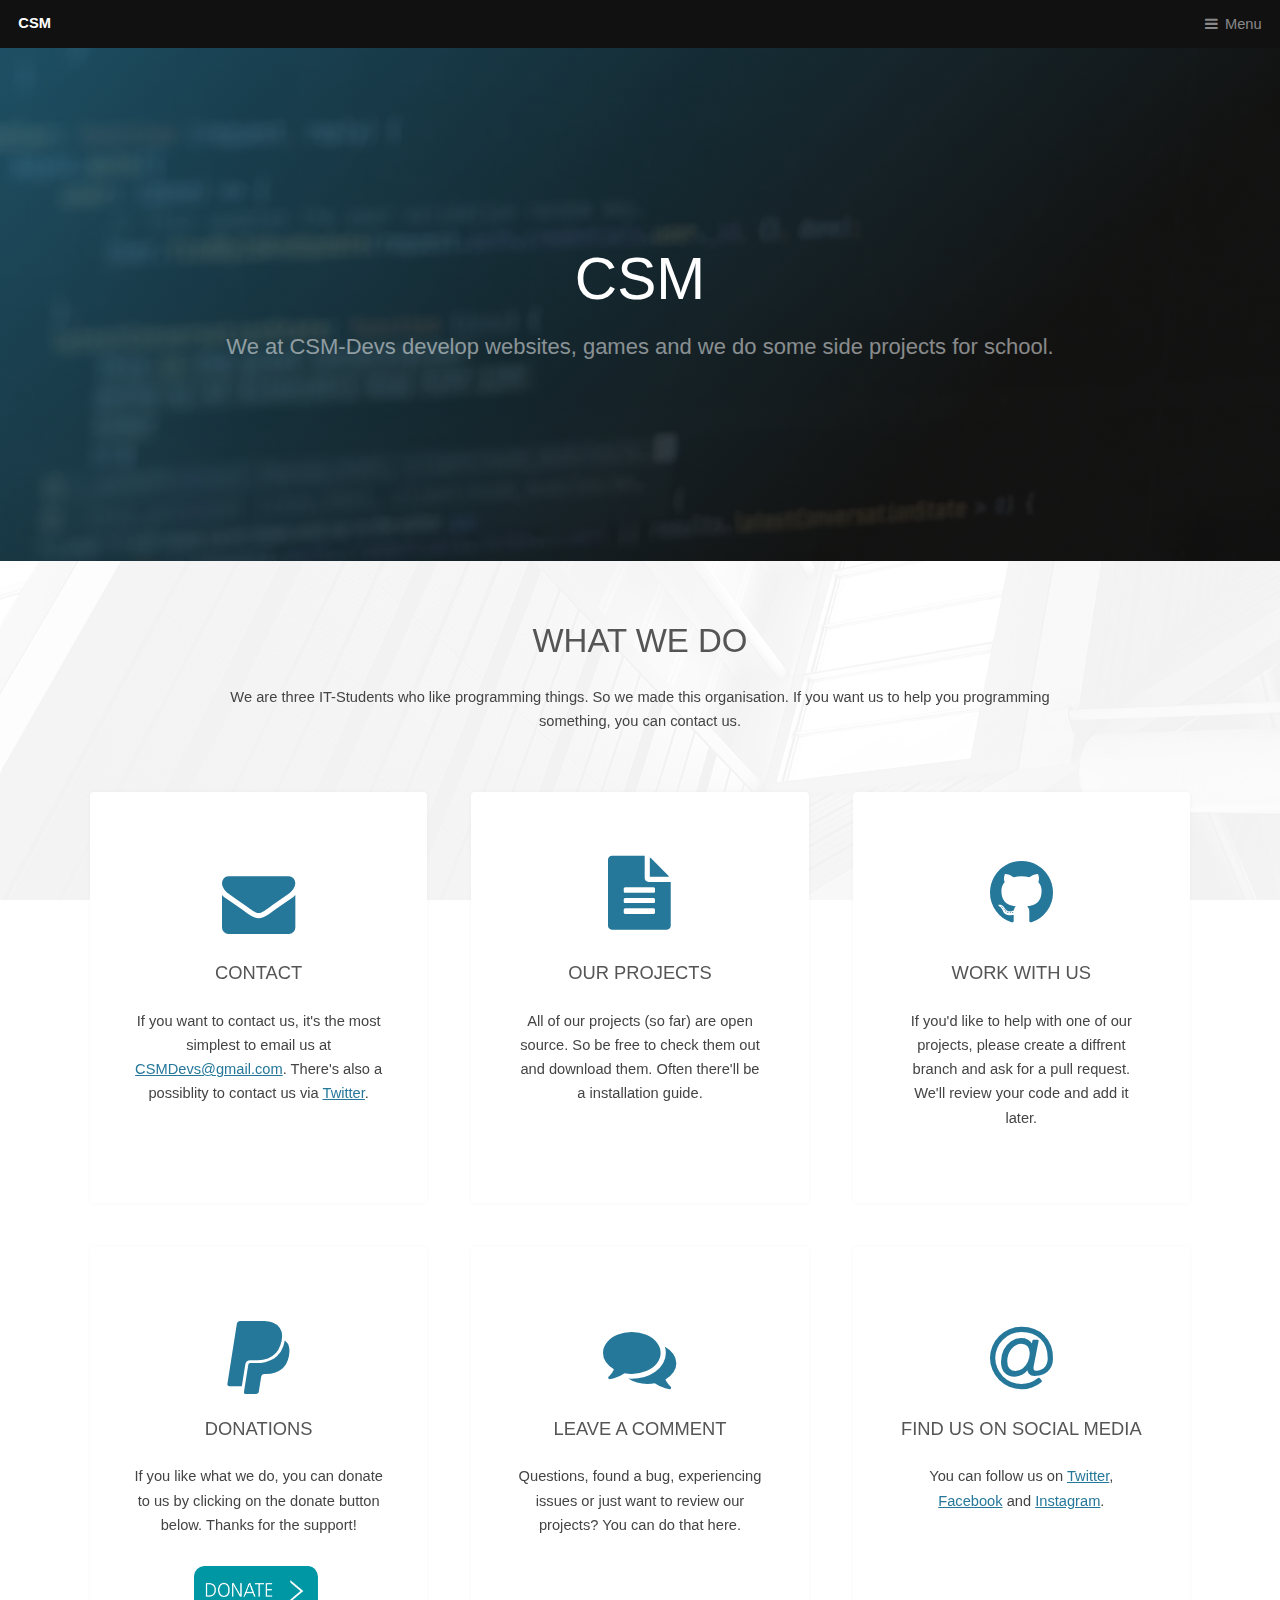
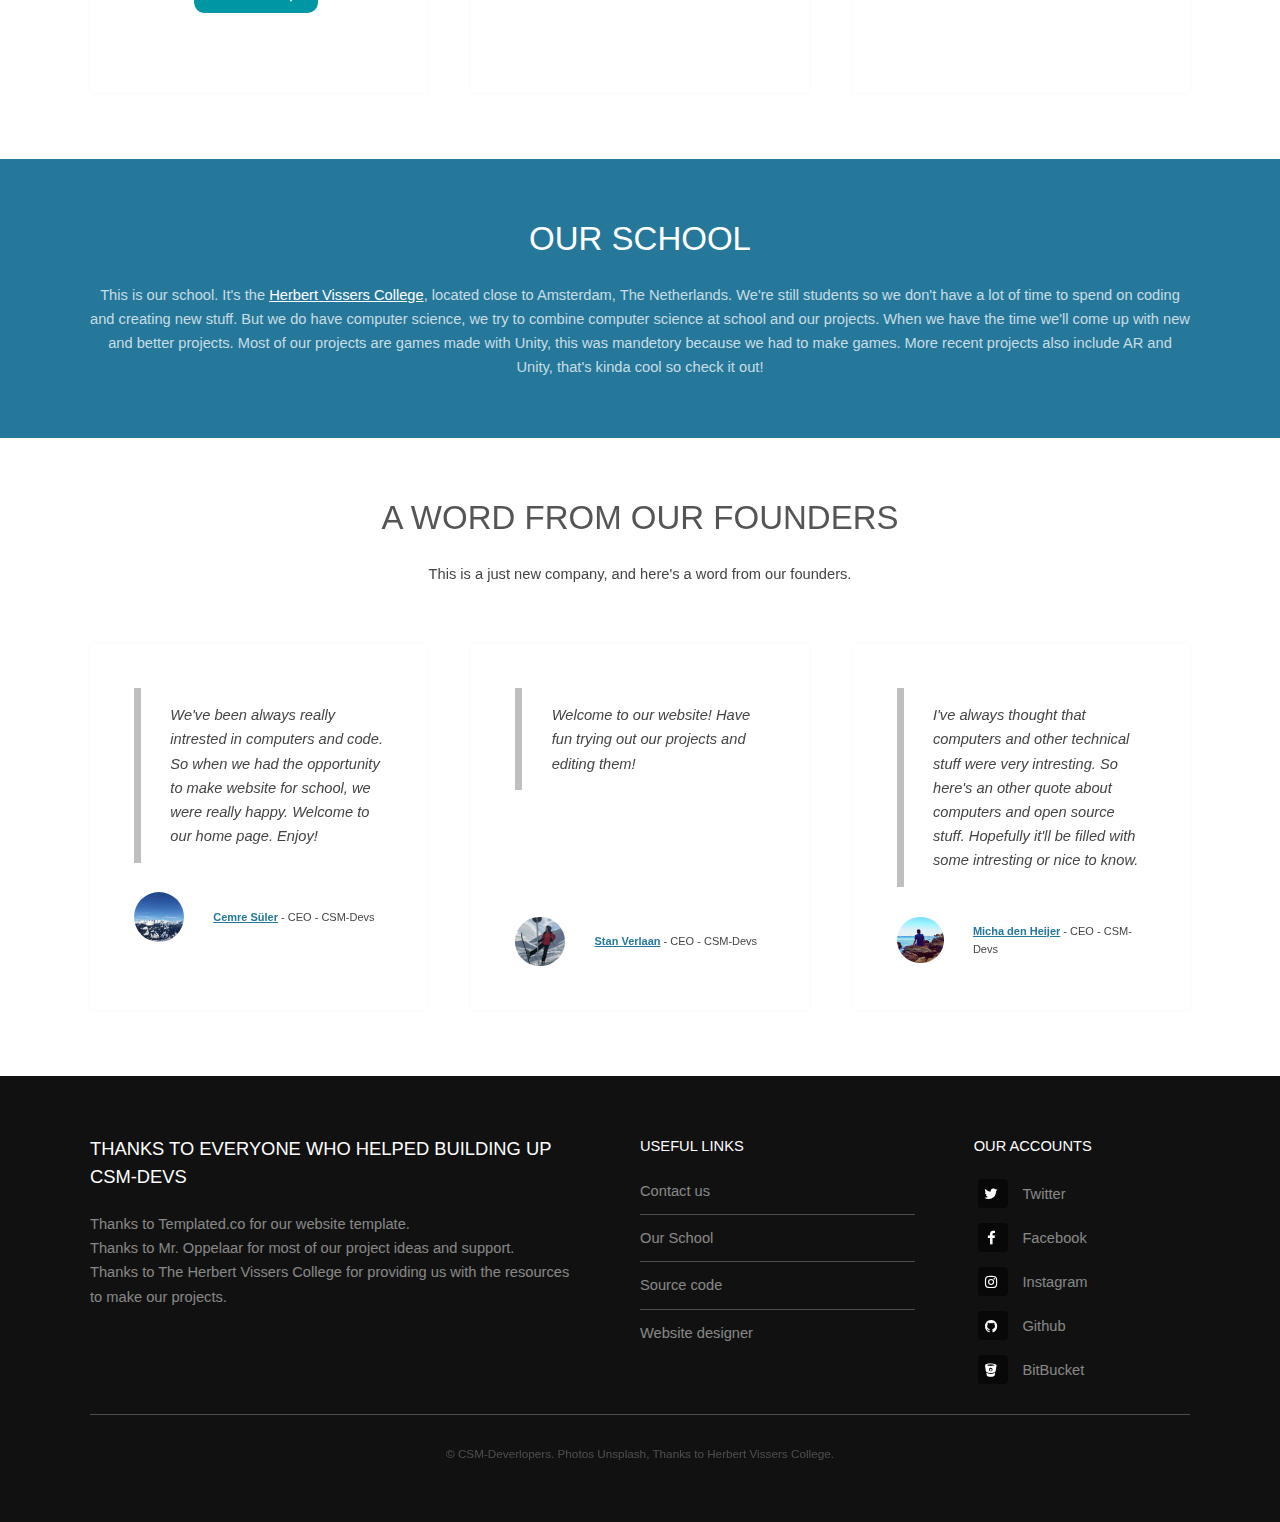
==== commit 0e96ce7e: "Update index.html" ====
--- a/index.html
+++ b/index.html
@@ -171,12 +171,12 @@
                         <blockquote>
                             <p>I've always thought that computers and other technical stuff were very intresting. So here's an other quote about computers and open source stuff. Hopefully it'll be filled with some intresting or nice to know.</p>
                         </blockquote>
-                        
+
                         <div class="author">
                             <div class="image">
                                 <img src="images/photoMicha.jpg" alt="" />
                             </div>
-                            <p class="credit"><strong><a href="https://twitter.com/">Micha den Heijer</a></strong> - <span>CEO - CSM-Devs</span></p>
+                            <p class="credit"><strong><a href="https://michadenheijer.nl/">Micha den Heijer</a></strong> - <span>CEO - CSM-Devs</span></p>
                         </div>
                     </div>
                 </section>
@@ -190,12 +190,9 @@
             <div class="content">
                 <section>
                     <h3>Thanks to everyone who helped building up CSM-Devs</h3>
-                    <p>Thanks to Templated.co for our website template. <br>
-                    Thanks to Mr. Oppelaar for most of our project ideas and support.<br> 
-                    Thanks to The Herbert Vissers College for providing us with the resources to make our projects.</p>
-			<a href="http://www.quick-counter.net/" title="HTML hit counter - Quick-counter.net"><img src="http://www.quick-counter.net/aip.php?tp=bb&tz=Europe%2FAmsterdam" alt="HTML hit counter - Quick-counter.net" border="0" /></a>
-
-		    </section>
+                    <p>Thanks to Templated.co for our website template. <br> Thanks to Mr. Oppelaar for most of our project ideas and support.<br> Thanks to The Herbert Vissers College for providing us with the resources to make our projects.</p>
+
+                </section>
                 <section>
                     <h4>Useful links</h4>
                     <ul class="alt">
--- a/assets/css/main.css
+++ b/assets/css/main.css
@@ -1,6 +1,6 @@
 @import url(font-awesome.min.css);
-@import url(fontawesome-all.css);3
-@import url("https://fonts.googleapis.com/css?family=Raleway:200,300,400,500,600");
+@import url(fontawesome-all.css);
+3 @import url("https://fonts.googleapis.com/css?family=Raleway:200,300,400,500,600");
 /*
 	Industrious by TEMPLATED
 	templated.co @templatedco
@@ -11,6 +11,14 @@
 
 @-ms-viewport {
     width: device-width;
+}
+
+.Mainshit {
+    margin: 50px;
+}
+
+.Mainshit a {
+    color: #26789b;
 }
 
 body {
@@ -4249,6 +4257,7 @@
     box-shadow: 0 0 1.5rem 0 rgba(0, 0, 0, 0.2);
     visibility: visible;
 }
-small{
+
+small {
     font-size: 50%;
-}+}
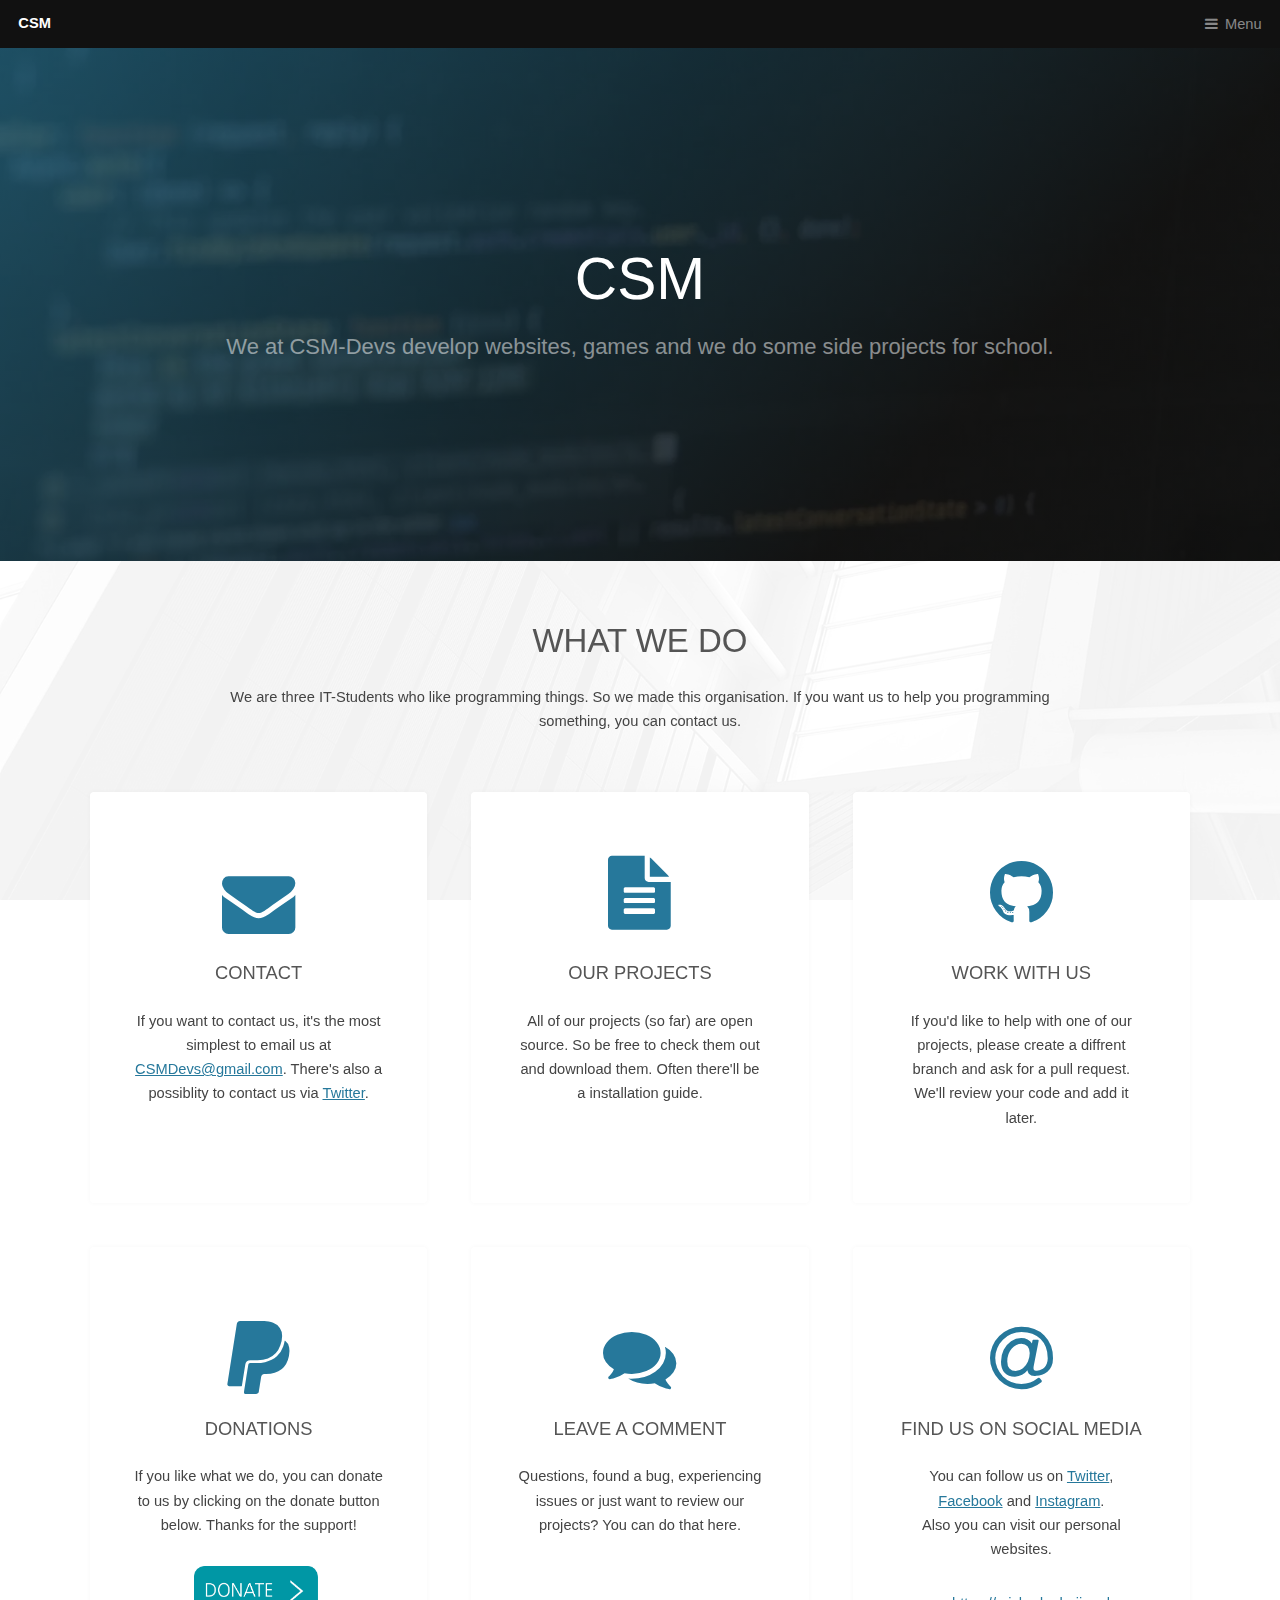
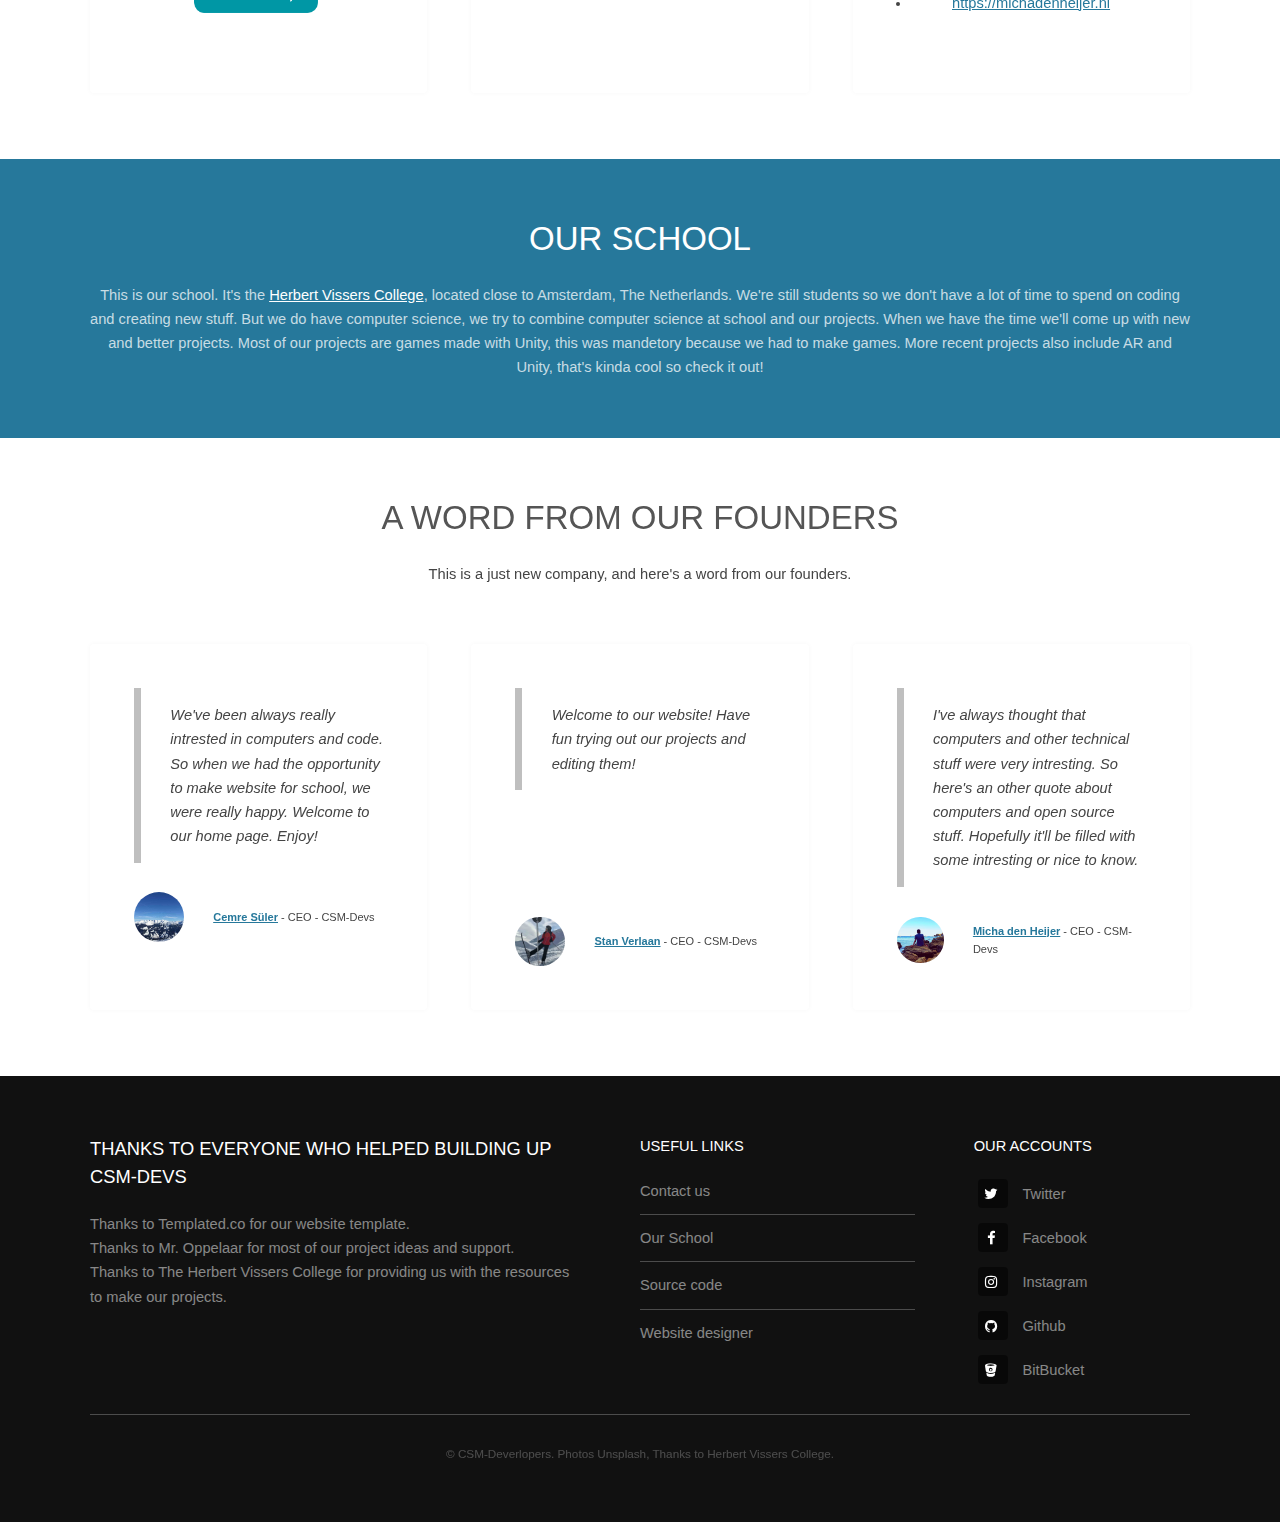
==== commit 625b2b62: "Update index.html" ====
--- a/index.html
+++ b/index.html
@@ -114,7 +114,7 @@
                             <a href="https://twitter.com/CSM_Devs" class="icon fas fa-at" style="color:#26789b; position:relative; top:30px"><span class="label">Icon</span></a><br><br><br>
                             <h3>Find us on social media</h3>
                         </header>
-                        <p>You can follow us on <a href="https://twitter.com/CSM_Devs">Twitter</a>, <a href="https://www.facebook.com/CSMDevs/">Facebook</a> and <a href="https://www.instagram.com/csm_devs/">Instagram</a>.</p>
+                        <p>You can follow us on <a href="https://twitter.com/CSM_Devs">Twitter</a>, <a href="https://www.facebook.com/CSMDevs/">Facebook</a> and <a href="https://www.instagram.com/csm_devs/">Instagram</a>.<br/>Also you can visit our personal websites.</p><ul><li><a href="https://michadenheijer.nl">https://michadenheijer.nl</a></li></ul>
 
 
                     </div>
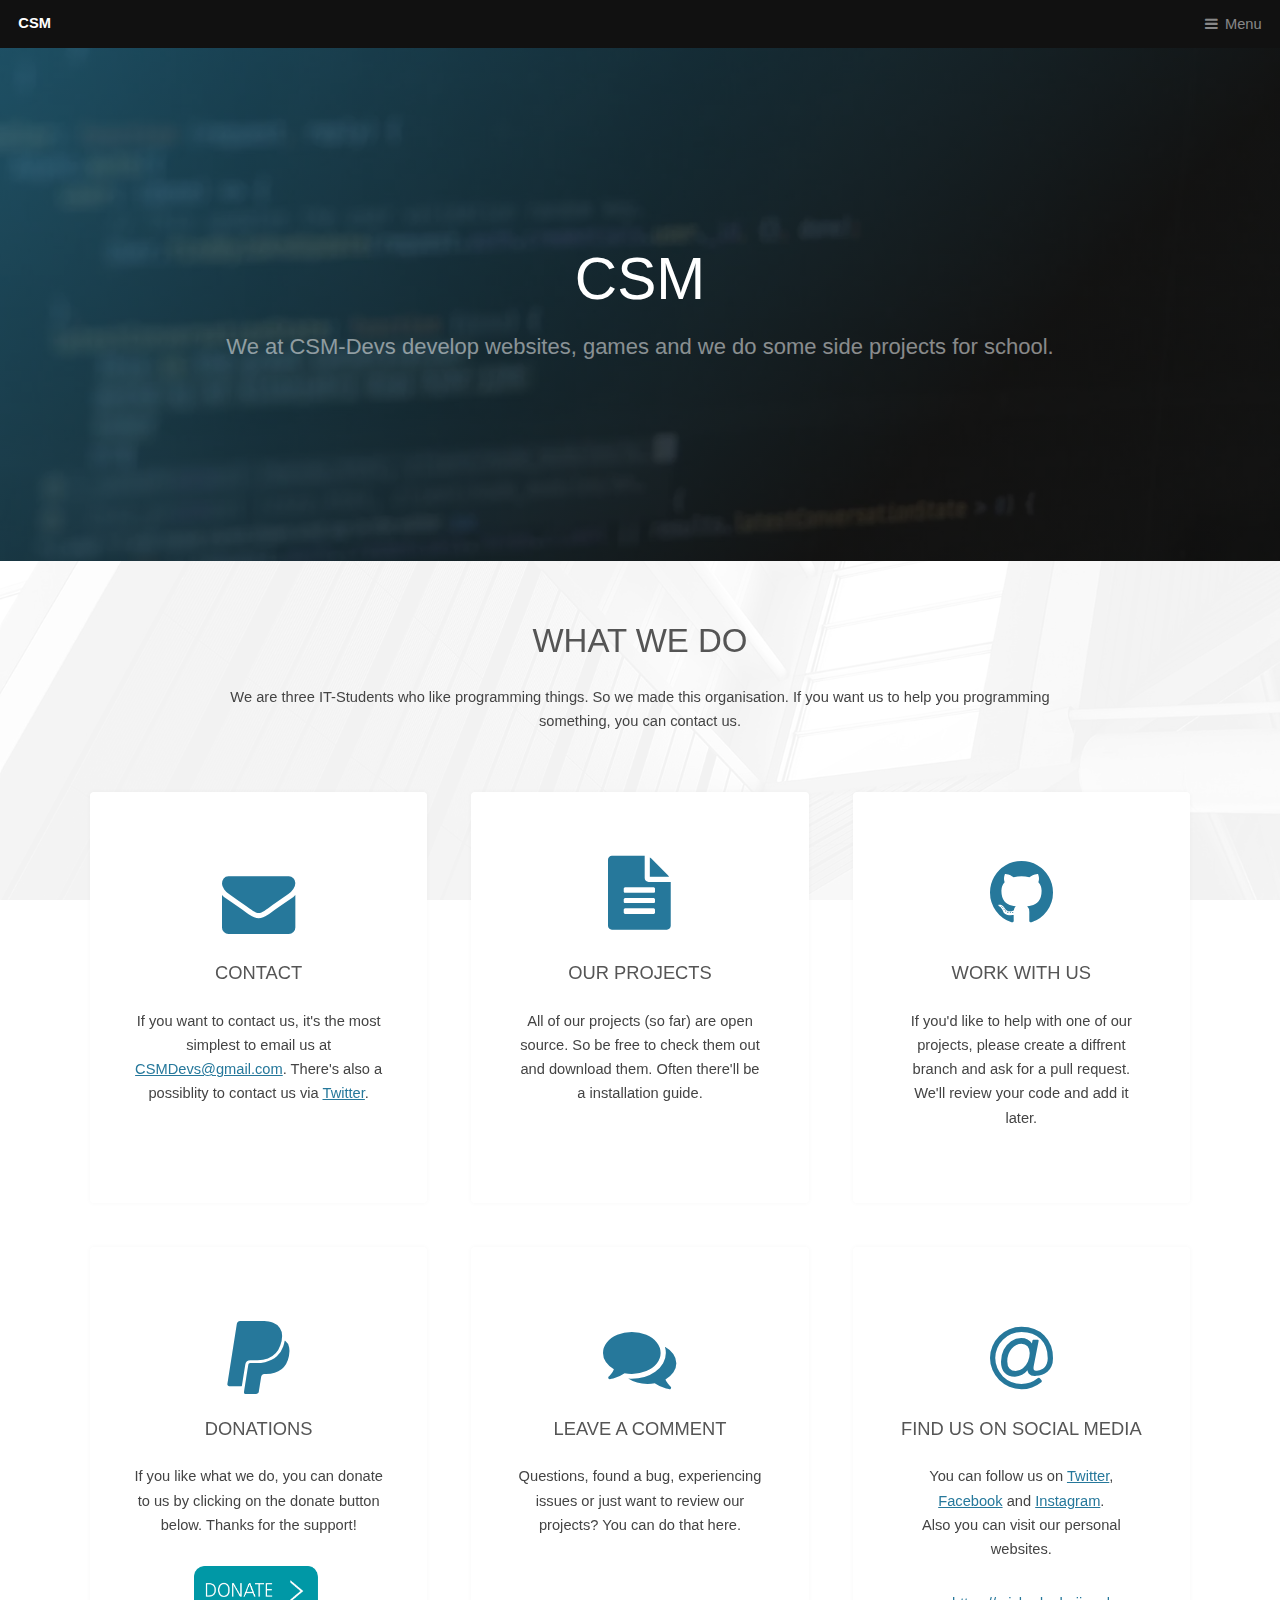
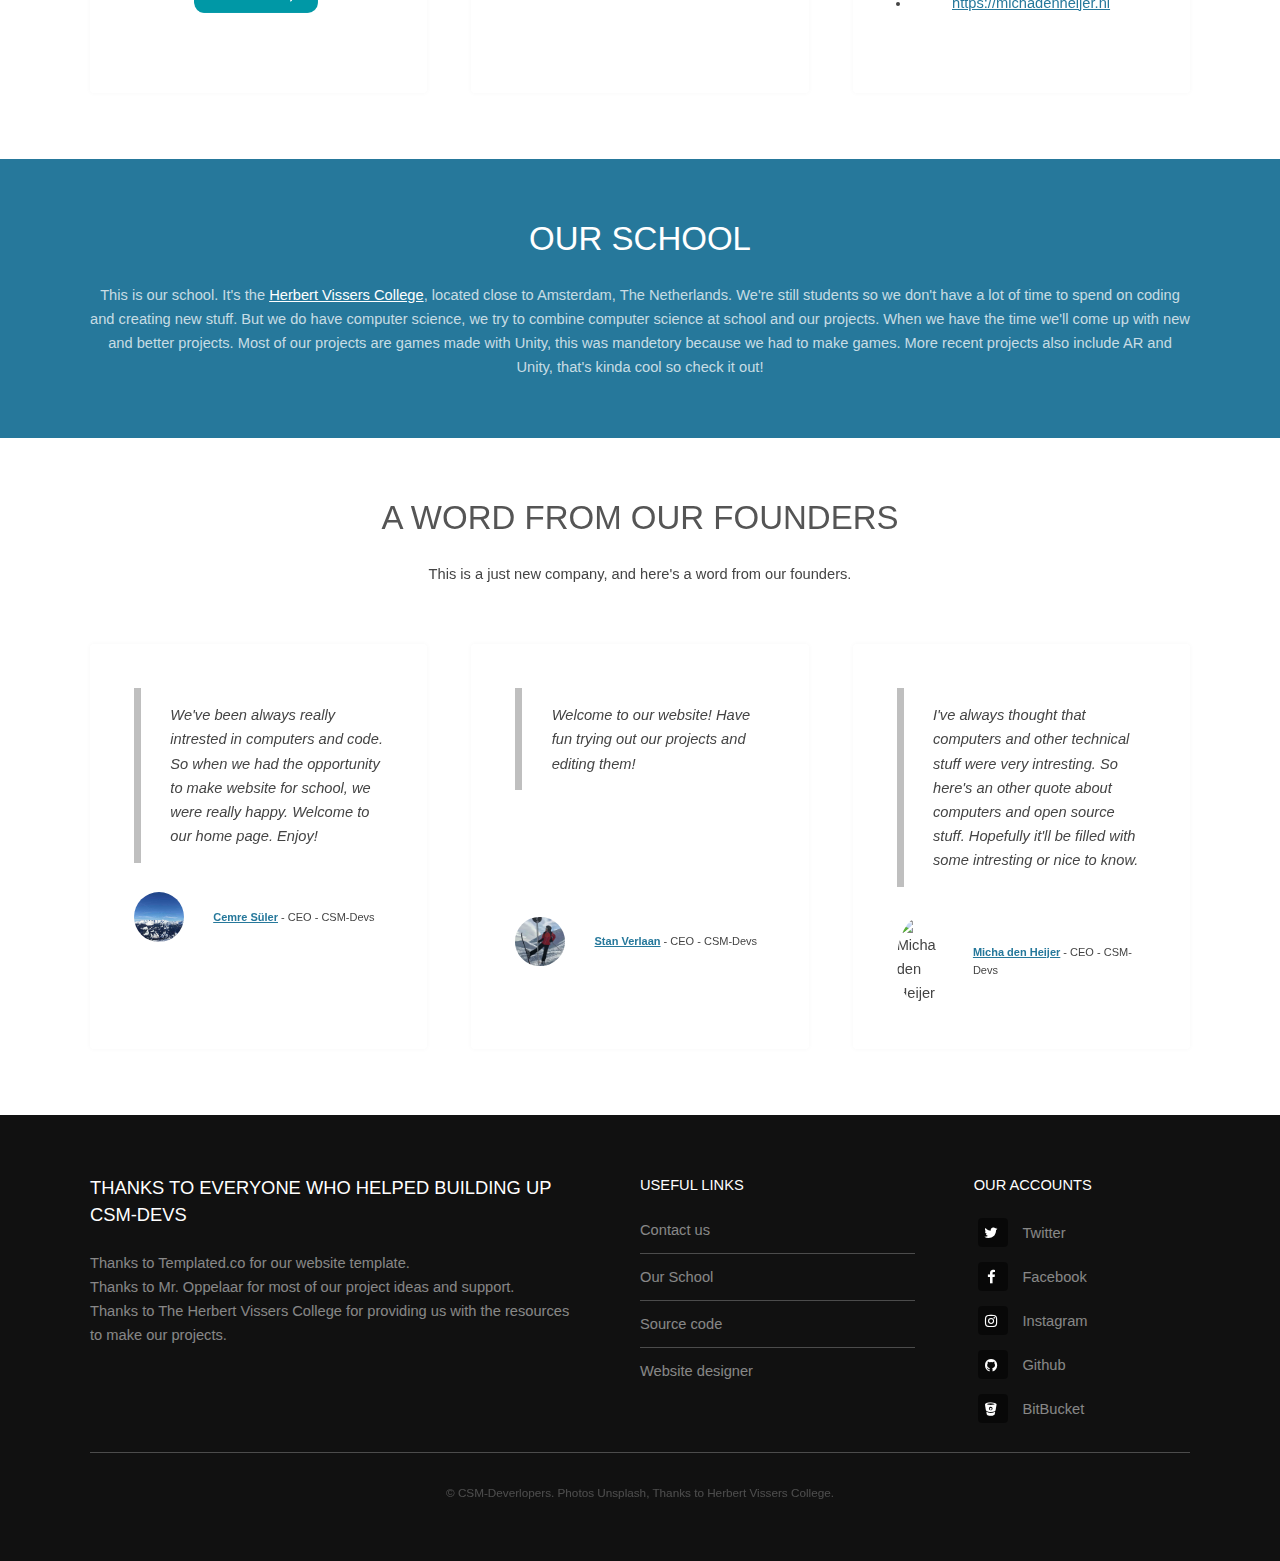
==== commit aacb2681: "Update Micha image" ====
--- a/index.html
+++ b/index.html
@@ -114,7 +114,10 @@
                             <a href="https://twitter.com/CSM_Devs" class="icon fas fa-at" style="color:#26789b; position:relative; top:30px"><span class="label">Icon</span></a><br><br><br>
                             <h3>Find us on social media</h3>
                         </header>
-                        <p>You can follow us on <a href="https://twitter.com/CSM_Devs">Twitter</a>, <a href="https://www.facebook.com/CSMDevs/">Facebook</a> and <a href="https://www.instagram.com/csm_devs/">Instagram</a>.<br/>Also you can visit our personal websites.</p><ul><li><a href="https://michadenheijer.nl">https://michadenheijer.nl</a></li></ul>
+                        <p>You can follow us on <a href="https://twitter.com/CSM_Devs">Twitter</a>, <a href="https://www.facebook.com/CSMDevs/">Facebook</a> and <a href="https://www.instagram.com/csm_devs/">Instagram</a>.<br />Also you can visit our personal websites.</p>
+                        <ul class="alternate">
+                            <li><a href="https://michadenheijer.com">https://michadenheijer.nl</a></li>
+                        </ul>
 
 
                     </div>
@@ -174,9 +177,13 @@
 
                         <div class="author">
                             <div class="image">
-                                <img src="images/photoMicha.jpg" alt="" />
+                                <picture>
+                                    <source srcset="https://michadenheijer.com/profiel.webp" type="image/webp">
+                                    <source srcset="https://michadenheijer.com/profile" type="image/jpeg">
+                                    <img src="https://michadenheijer.com/profile" alt="Micha den Heijer" />
+                                </picture>
                             </div>
-                            <p class="credit"><strong><a href="https://michadenheijer.nl/">Micha den Heijer</a></strong> - <span>CEO - CSM-Devs</span></p>
+                            <p class="credit"><strong><a href="https://michadenheijer.com/">Micha den Heijer</a></strong> - <span>CEO - CSM-Devs</span></p>
                         </div>
                     </div>
                 </section>
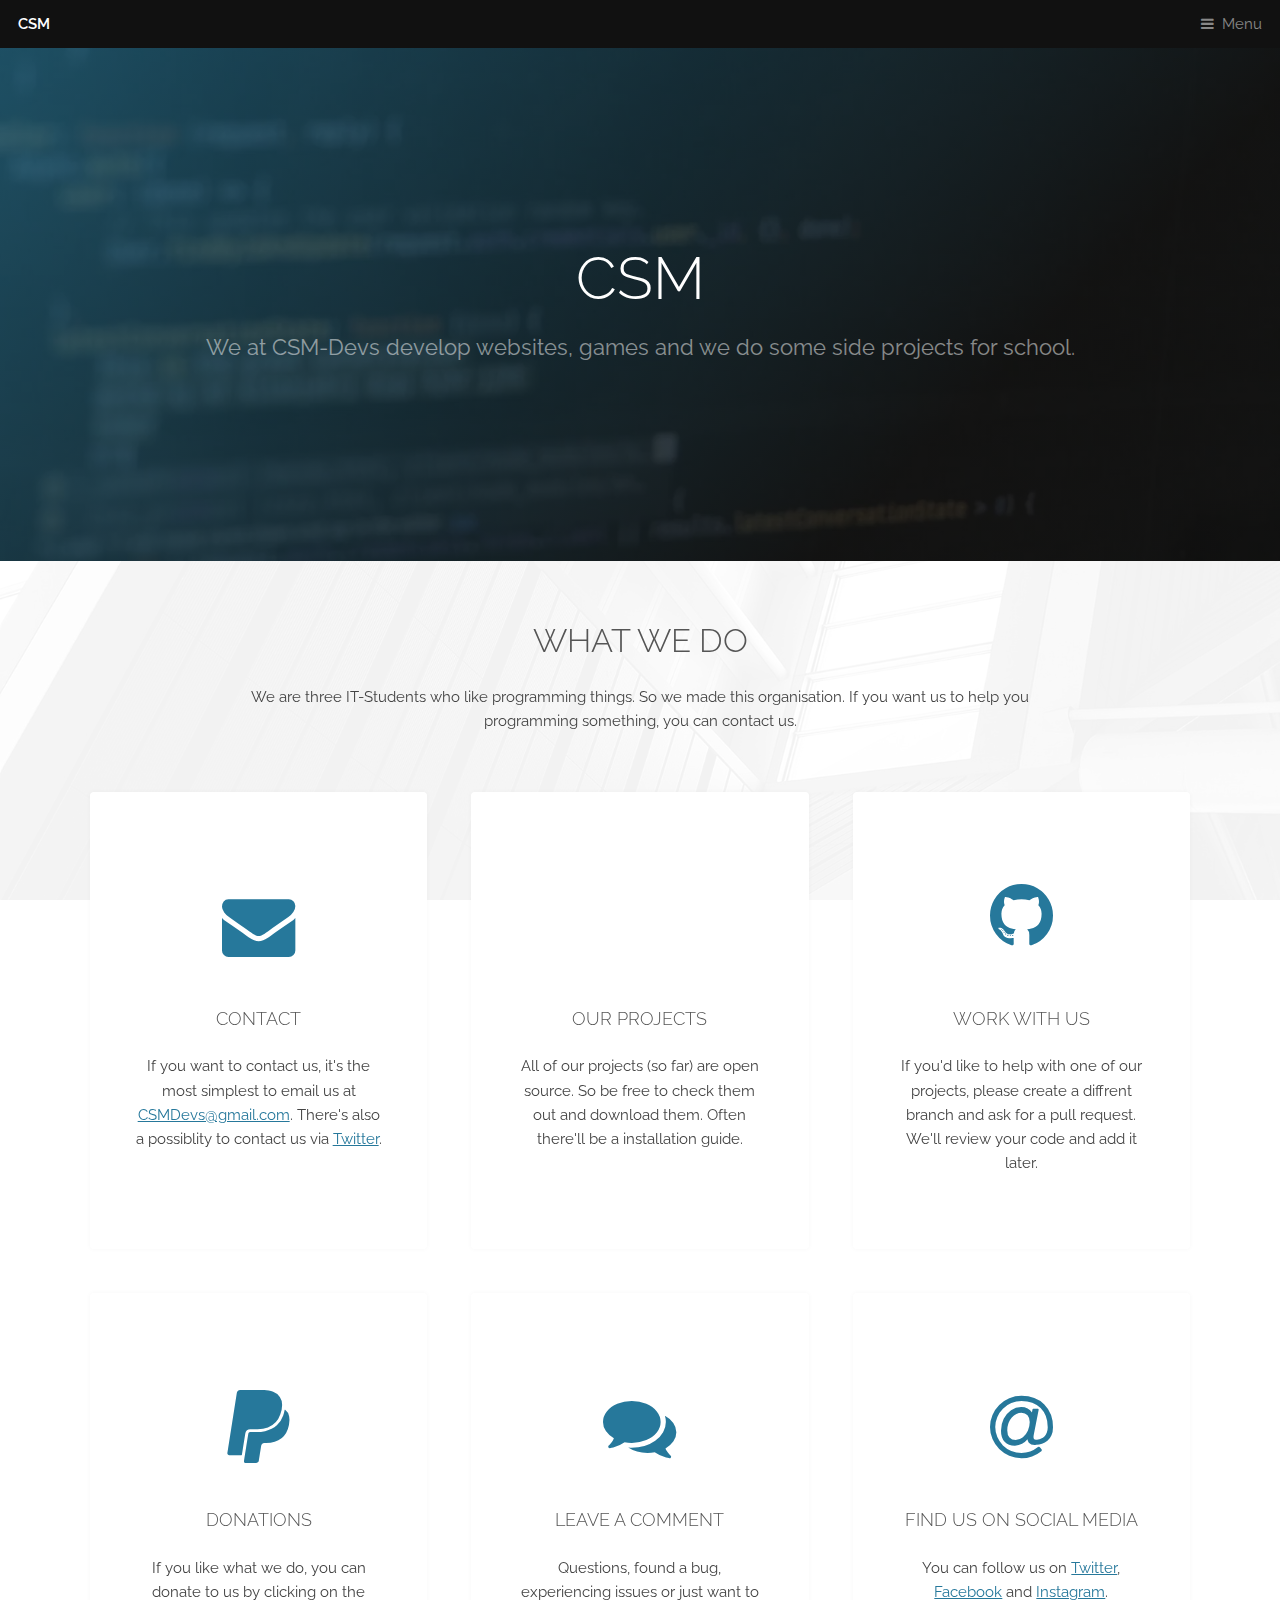
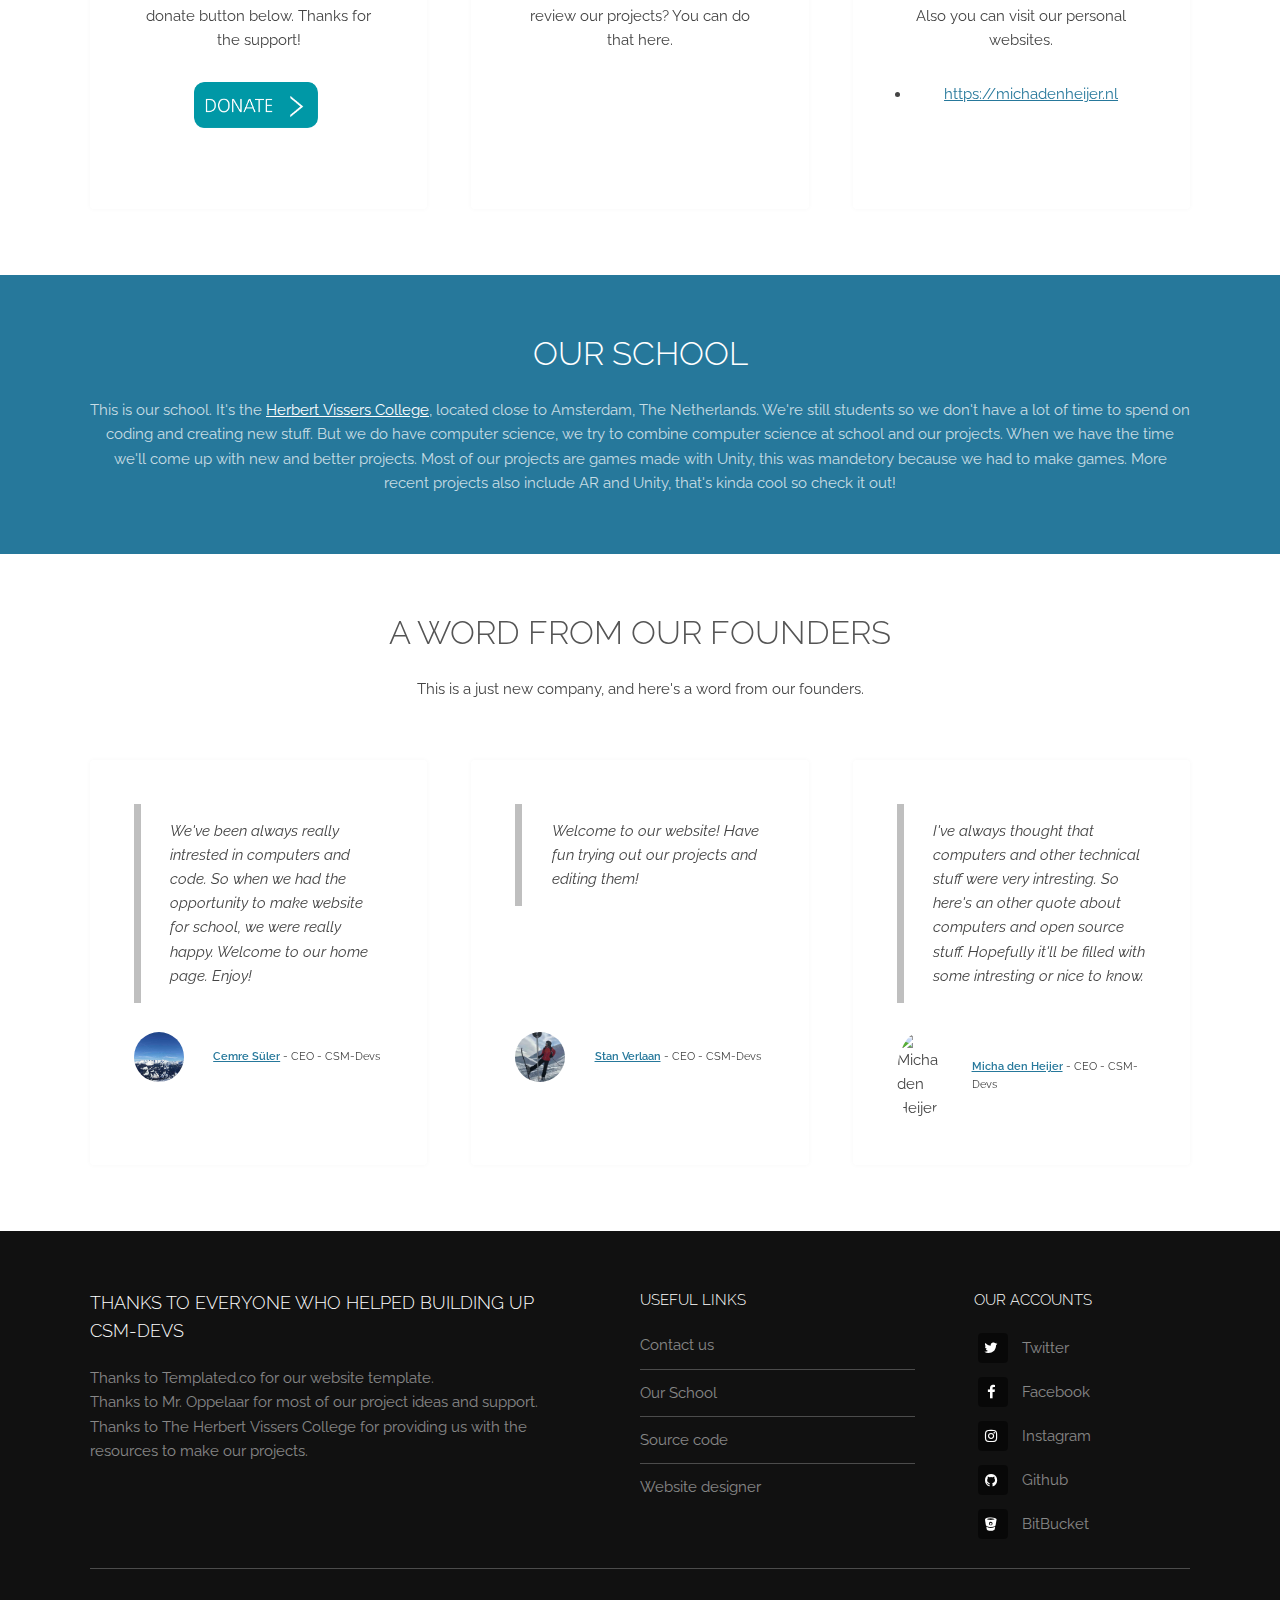
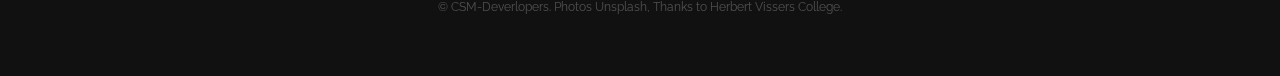
==== commit 5cd07a6d: "Remove FA5, decrease HVC image size, load smaller banner" ====
--- a/index.html
+++ b/index.html
@@ -11,7 +11,7 @@
     <meta charset="utf-8" />
     <meta name="viewport" content="width=device-width, initial-scale=1, user-scalable=no" />
     <meta name="description" content="" />
-    <script defer src="https://use.fontawesome.com/releases/v5.0.8/js/all.js" integrity="sha384-SlE991lGASHoBfWbelyBPLsUlwY1GwNDJo3jSJO04KZ33K2bwfV9YBauFfnzvynJ" crossorigin="anonymous"></script>
+    <!--<script defer src="https://use.fontawesome.com/releases/v5.0.8/js/all.js" integrity="sha384-SlE991lGASHoBfWbelyBPLsUlwY1GwNDJo3jSJO04KZ33K2bwfV9YBauFfnzvynJ" crossorigin="anonymous"></script>-->
     <meta name="keywords" content="" />
     <link rel="stylesheet" href="assets/css/main.css" />
 
@@ -178,7 +178,7 @@
                         <div class="author">
                             <div class="image">
                                 <picture>
-                                    <source srcset="https://michadenheijer.com/profiel.webp" type="image/webp">
+                                    <source srcset="https://michadenheijer.com/profile.webp" type="image/webp">
                                     <source srcset="https://michadenheijer.com/profile" type="image/jpeg">
                                     <img src="https://michadenheijer.com/profile" alt="Micha den Heijer" />
                                 </picture>
@@ -233,6 +233,4 @@
     <script src="assets/js/util.js"></script>
     <script src="assets/js/main.js"></script>
 
-</body>
-
-</html>
+</body></html>
--- a/assets/css/main.css
+++ b/assets/css/main.css
@@ -1,6 +1,5 @@
 @import url(font-awesome.min.css);
-@import url(fontawesome-all.css);
-3 @import url("https://fonts.googleapis.com/css?family=Raleway:200,300,400,500,600");
+@import url("https://fonts.googleapis.com/css?family=Raleway:200,300,400,500,600");
 /*
 	Industrious by TEMPLATED
 	templated.co @templatedco
@@ -26,6 +25,7 @@
 }
 
 @media screen and (max-width: 480px) {
+
     html,
     body {
         min-width: 320px;
@@ -1077,47 +1077,60 @@
     .highlights > * {
         width: 50%;
     }
+
     .highlights > * {
         padding: 1rem;
         width: calc(33.3333333333% + 0.6666666667rem);
     }
+
     .highlights > :nth-child(-n + 3) {
         padding-top: 1rem;
     }
+
     .highlights > :nth-last-child(-n + 3) {
         padding-bottom: 1rem;
     }
+
     .highlights > :nth-child(3n + 1) {
         padding-left: 1rem;
     }
+
     .highlights > :nth-child(3n) {
         padding-right: 1rem;
     }
+
     .highlights > :nth-child(3n + 1),
     .highlights > :nth-child(3n) {
         padding: 1rem;
         width: calc(50% + 1rem);
     }
+
     .highlights > * {
         padding: 1rem;
         width: calc(50% + 1rem);
     }
+
     .highlights > :nth-child(-n + 2) {
         padding-top: 0;
     }
+
     .highlights > :nth-last-child(-n + 2) {
         padding-bottom: 0;
     }
+
     .highlights > :nth-child(2n + 1) {
         padding-left: 0;
     }
+
     .highlights > :nth-child(2n) {
         padding-right: 0;
     }
+
     .highlights > :nth-child(2n + 1),
     .highlights > :nth-child(2n) {
         width: calc(50% + 0rem);
     }
+
     .highlights .content {
         padding: 2rem;
     }
@@ -1127,64 +1140,82 @@
     .highlights > * {
         width: 100%;
     }
+
     .highlights > * {
         padding: 1rem;
         width: calc(33.3333333333% + 0.6666666667rem);
     }
+
     .highlights > :nth-child(-n + 3) {
         padding-top: 1rem;
     }
+
     .highlights > :nth-last-child(-n + 3) {
         padding-bottom: 1rem;
     }
+
     .highlights > :nth-child(3n + 1) {
         padding-left: 1rem;
     }
+
     .highlights > :nth-child(3n) {
         padding-right: 1rem;
     }
+
     .highlights > :nth-child(3n + 1),
     .highlights > :nth-child(3n) {
         padding: 1rem;
         width: calc(100% + 2rem);
     }
+
     .highlights > * {
         padding: 1rem;
         width: calc(50% + 1rem);
     }
+
     .highlights > :nth-child(-n + 2) {
         padding-top: 1rem;
     }
+
     .highlights > :nth-last-child(-n + 2) {
         padding-bottom: 1rem;
     }
+
     .highlights > :nth-child(2n + 1) {
         padding-left: 1rem;
     }
+
     .highlights > :nth-child(2n) {
         padding-right: 1rem;
     }
+
     .highlights > :nth-child(2n + 1),
     .highlights > :nth-child(2n) {
         padding: 1rem;
         width: calc(100% + 2rem);
     }
+
     .highlights > * {
         padding: 1rem;
         width: calc(100% + 2rem);
     }
+
     .highlights > :nth-child(-n + 1) {
         padding-top: 0;
     }
+
     .highlights > :nth-last-child(-n + 1) {
         padding-bottom: 0;
     }
+
     .highlights > :nth-child(1n + 1) {
         padding-left: 0;
     }
+
     .highlights > :nth-child(1n) {
         padding-right: 0;
     }
+
     .highlights > :nth-child(1n + 1),
     .highlights > :nth-child(1n) {
         width: calc(100% + 1rem);
@@ -1303,47 +1334,60 @@
     .testimonials > * {
         width: 50%;
     }
+
     .testimonials > * {
         padding: 1rem;
         width: calc(33.3333333333% + 0.6666666667rem);
     }
+
     .testimonials > :nth-child(-n + 3) {
         padding-top: 1rem;
     }
+
     .testimonials > :nth-last-child(-n + 3) {
         padding-bottom: 1rem;
     }
+
     .testimonials > :nth-child(3n + 1) {
         padding-left: 1rem;
     }
+
     .testimonials > :nth-child(3n) {
         padding-right: 1rem;
     }
+
     .testimonials > :nth-child(3n + 1),
     .testimonials > :nth-child(3n) {
         padding: 1rem;
         width: calc(50% + 1rem);
     }
+
     .testimonials > * {
         padding: 1rem;
         width: calc(50% + 1rem);
     }
+
     .testimonials > :nth-child(-n + 2) {
         padding-top: 0;
     }
+
     .testimonials > :nth-last-child(-n + 2) {
         padding-bottom: 0;
     }
+
     .testimonials > :nth-child(2n + 1) {
         padding-left: 0;
     }
+
     .testimonials > :nth-child(2n) {
         padding-right: 0;
     }
+
     .testimonials > :nth-child(2n + 1),
     .testimonials > :nth-child(2n) {
         width: calc(50% + 0rem);
     }
+
     .testimonials .content {
         padding: 2rem;
     }
@@ -1353,64 +1397,82 @@
     .testimonials > * {
         width: 100%;
     }
+
     .testimonials > * {
         padding: 1rem;
         width: calc(33.3333333333% + 0.6666666667rem);
     }
+
     .testimonials > :nth-child(-n + 3) {
         padding-top: 1rem;
     }
+
     .testimonials > :nth-last-child(-n + 3) {
         padding-bottom: 1rem;
     }
+
     .testimonials > :nth-child(3n + 1) {
         padding-left: 1rem;
     }
+
     .testimonials > :nth-child(3n) {
         padding-right: 1rem;
     }
+
     .testimonials > :nth-child(3n + 1),
     .testimonials > :nth-child(3n) {
         padding: 1rem;
         width: calc(100% + 2rem);
     }
+
     .testimonials > * {
         padding: 1rem;
         width: calc(50% + 1rem);
     }
+
     .testimonials > :nth-child(-n + 2) {
         padding-top: 1rem;
     }
+
     .testimonials > :nth-last-child(-n + 2) {
         padding-bottom: 1rem;
     }
+
     .testimonials > :nth-child(2n + 1) {
         padding-left: 1rem;
     }
+
     .testimonials > :nth-child(2n) {
         padding-right: 1rem;
     }
+
     .testimonials > :nth-child(2n + 1),
     .testimonials > :nth-child(2n) {
         padding: 1rem;
         width: calc(100% + 2rem);
     }
+
     .testimonials > * {
         padding: 1rem;
         width: calc(100% + 2rem);
     }
+
     .testimonials > :nth-child(-n + 1) {
         padding-top: 0;
     }
+
     .testimonials > :nth-last-child(-n + 1) {
         padding-bottom: 0;
     }
+
     .testimonials > :nth-child(1n + 1) {
         padding-left: 0;
     }
+
     .testimonials > :nth-child(1n) {
         padding-right: 0;
     }
+
     .testimonials > :nth-child(1n + 1),
     .testimonials > :nth-child(1n) {
         width: calc(100% + 1rem);
@@ -1501,6 +1563,7 @@
         margin-left: 0;
         width: 100% !important;
     }
+
     ul.actions:not(.fixed) li {
         -moz-flex-grow: 1;
         -webkit-flex-grow: 1;
@@ -1514,12 +1577,15 @@
         text-align: center;
         width: 100%;
     }
+
     ul.actions:not(.fixed) li > * {
         width: 100%;
     }
+
     ul.actions:not(.fixed) li:first-child {
         padding-top: 0;
     }
+
     ul.actions:not(.fixed) li input[type="submit"],
     ul.actions:not(.fixed) li input[type="reset"],
     ul.actions:not(.fixed) li input[type="button"],
@@ -1527,6 +1593,7 @@
     ul.actions:not(.fixed) li .button {
         width: 100%;
     }
+
     ul.actions:not(.fixed) li input[type="submit"].icon:before,
     ul.actions:not(.fixed) li input[type="reset"].icon:before,
     ul.actions:not(.fixed) li input[type="button"].icon:before,
@@ -1760,9 +1827,11 @@
         flex-wrap: wrap;
         box-sizing: border-box;
     }
+
     .row > * {
         box-sizing: border-box;
     }
+
     .row.gtr-uniform > * > :last-child {
         margin-bottom: 0;
     }
@@ -1770,153 +1839,201 @@
     .row > .imp-xlarge {
         order: -1;
     }
+
     .row > .col-1-xlarge {
         width: 8.3333333333%;
     }
+
     .row > .off-1-xlarge {
         margin-left: 8.3333333333%;
     }
+
     .row > .col-2-xlarge {
         width: 16.6666666667%;
     }
+
     .row > .off-2-xlarge {
         margin-left: 16.6666666667%;
     }
+
     .row > .col-3-xlarge {
         width: 25%;
     }
+
     .row > .off-3-xlarge {
         margin-left: 25%;
     }
+
     .row > .col-4-xlarge {
         width: 33.3333333333%;
     }
+
     .row > .off-4-xlarge {
         margin-left: 33.3333333333%;
     }
+
     .row > .col-5-xlarge {
         width: 41.6666666667%;
     }
+
     .row > .off-5-xlarge {
         margin-left: 41.6666666667%;
     }
+
     .row > .col-6-xlarge {
         width: 50%;
     }
+
     .row > .off-6-xlarge {
         margin-left: 50%;
     }
+
     .row > .col-7-xlarge {
         width: 58.3333333333%;
     }
+
     .row > .off-7-xlarge {
         margin-left: 58.3333333333%;
     }
+
     .row > .col-8-xlarge {
         width: 66.6666666667%;
     }
+
     .row > .off-8-xlarge {
         margin-left: 66.6666666667%;
     }
+
     .row > .col-9-xlarge {
         width: 75%;
     }
+
     .row > .off-9-xlarge {
         margin-left: 75%;
     }
+
     .row > .col-10-xlarge {
         width: 83.3333333333%;
     }
+
     .row > .off-10-xlarge {
         margin-left: 83.3333333333%;
     }
+
     .row > .col-11-xlarge {
         width: 91.6666666667%;
     }
+
     .row > .off-11-xlarge {
         margin-left: 91.6666666667%;
     }
+
     .row > .col-12-xlarge {
         width: 100%;
     }
+
     .row > .off-12-xlarge {
         margin-left: 100%;
     }
+
     .row.gtr-0 {
         margin-top: 0;
         margin-left: 0rem;
     }
+
     .row.gtr-0 > * {
         padding: 0 0 0 0rem;
     }
+
     .row.gtr-0.gtr-uniform {
         margin-top: 0rem;
     }
+
     .row.gtr-0.gtr-uniform > * {
         padding-top: 0rem;
     }
+
     .row.gtr-25 {
         margin-top: 0;
         margin-left: -0.75rem;
     }
+
     .row.gtr-25 > * {
         padding: 0 0 0 0.75rem;
     }
+
     .row.gtr-25.gtr-uniform {
         margin-top: -0.75rem;
     }
+
     .row.gtr-25.gtr-uniform > * {
         padding-top: 0.75rem;
     }
+
     .row.gtr-50 {
         margin-top: 0;
         margin-left: -1.5rem;
     }
+
     .row.gtr-50 > * {
         padding: 0 0 0 1.5rem;
     }
+
     .row.gtr-50.gtr-uniform {
         margin-top: -1.5rem;
     }
+
     .row.gtr-50.gtr-uniform > * {
         padding-top: 1.5rem;
     }
+
     .row {
         margin-top: 0;
         margin-left: -3rem;
     }
+
     .row > * {
         padding: 0 0 0 3rem;
     }
+
     .row.gtr-uniform {
         margin-top: -3rem;
     }
+
     .row.gtr-uniform > * {
         padding-top: 3rem;
     }
+
     .row.gtr-150 {
         margin-top: 0;
         margin-left: -4.5rem;
     }
+
     .row.gtr-150 > * {
         padding: 0 0 0 4.5rem;
     }
+
     .row.gtr-150.gtr-uniform {
         margin-top: -4.5rem;
     }
+
     .row.gtr-150.gtr-uniform > * {
         padding-top: 4.5rem;
     }
+
     .row.gtr-200 {
         margin-top: 0;
         margin-left: -6rem;
     }
+
     .row.gtr-200 > * {
         padding: 0 0 0 6rem;
     }
+
     .row.gtr-200.gtr-uniform {
         margin-top: -6rem;
     }
+
     .row.gtr-200.gtr-uniform > * {
         padding-top: 6rem;
     }
@@ -1928,9 +2045,11 @@
         flex-wrap: wrap;
         box-sizing: border-box;
     }
+
     .row > * {
         box-sizing: border-box;
     }
+
     .row.gtr-uniform > * > :last-child {
         margin-bottom: 0;
     }
@@ -1938,153 +2057,201 @@
     .row > .imp-large {
         order: -1;
     }
+
     .row > .col-1-large {
         width: 8.3333333333%;
     }
+
     .row > .off-1-large {
         margin-left: 8.3333333333%;
     }
+
     .row > .col-2-large {
         width: 16.6666666667%;
     }
+
     .row > .off-2-large {
         margin-left: 16.6666666667%;
     }
+
     .row > .col-3-large {
         width: 25%;
     }
+
     .row > .off-3-large {
         margin-left: 25%;
     }
+
     .row > .col-4-large {
         width: 33.3333333333%;
     }
+
     .row > .off-4-large {
         margin-left: 33.3333333333%;
     }
+
     .row > .col-5-large {
         width: 41.6666666667%;
     }
+
     .row > .off-5-large {
         margin-left: 41.6666666667%;
     }
+
     .row > .col-6-large {
         width: 50%;
     }
+
     .row > .off-6-large {
         margin-left: 50%;
     }
+
     .row > .col-7-large {
         width: 58.3333333333%;
     }
+
     .row > .off-7-large {
         margin-left: 58.3333333333%;
     }
+
     .row > .col-8-large {
         width: 66.6666666667%;
     }
+
     .row > .off-8-large {
         margin-left: 66.6666666667%;
     }
+
     .row > .col-9-large {
         width: 75%;
     }
+
     .row > .off-9-large {
         margin-left: 75%;
     }
+
     .row > .col-10-large {
         width: 83.3333333333%;
     }
+
     .row > .off-10-large {
         margin-left: 83.3333333333%;
     }
+
     .row > .col-11-large {
         width: 91.6666666667%;
     }
+
     .row > .off-11-large {
         margin-left: 91.6666666667%;
     }
+
     .row > .col-12-large {
         width: 100%;
     }
+
     .row > .off-12-large {
         margin-left: 100%;
     }
+
     .row.gtr-0 {
         margin-top: 0;
         margin-left: 0rem;
     }
+
     .row.gtr-0 > * {
         padding: 0 0 0 0rem;
     }
+
     .row.gtr-0.gtr-uniform {
         margin-top: 0rem;
     }
+
     .row.gtr-0.gtr-uniform > * {
         padding-top: 0rem;
     }
+
     .row.gtr-25 {
         margin-top: 0;
         margin-left: -0.375rem;
     }
+
     .row.gtr-25 > * {
         padding: 0 0 0 0.375rem;
     }
+
     .row.gtr-25.gtr-uniform {
         margin-top: -0.375rem;
     }
+
     .row.gtr-25.gtr-uniform > * {
         padding-top: 0.375rem;
     }
+
     .row.gtr-50 {
         margin-top: 0;
         margin-left: -0.75rem;
     }
+
     .row.gtr-50 > * {
         padding: 0 0 0 0.75rem;
     }
+
     .row.gtr-50.gtr-uniform {
         margin-top: -0.75rem;
     }
+
     .row.gtr-50.gtr-uniform > * {
         padding-top: 0.75rem;
     }
+
     .row {
         margin-top: 0;
         margin-left: -1.5rem;
     }
+
     .row > * {
         padding: 0 0 0 1.5rem;
     }
+
     .row.gtr-uniform {
         margin-top: -1.5rem;
     }
+
     .row.gtr-uniform > * {
         padding-top: 1.5rem;
     }
+
     .row.gtr-150 {
         margin-top: 0;
         margin-left: -2.25rem;
     }
+
     .row.gtr-150 > * {
         padding: 0 0 0 2.25rem;
     }
+
     .row.gtr-150.gtr-uniform {
         margin-top: -2.25rem;
     }
+
     .row.gtr-150.gtr-uniform > * {
         padding-top: 2.25rem;
     }
+
     .row.gtr-200 {
         margin-top: 0;
         margin-left: -3rem;
     }
+
     .row.gtr-200 > * {
         padding: 0 0 0 3rem;
     }
+
     .row.gtr-200.gtr-uniform {
         margin-top: -3rem;
     }
+
     .row.gtr-200.gtr-uniform > * {
         padding-top: 3rem;
     }
@@ -2096,9 +2263,11 @@
         flex-wrap: wrap;
         box-sizing: border-box;
     }
+
     .row > * {
         box-sizing: border-box;
     }
+
     .row.gtr-uniform > * > :last-child {
         margin-bottom: 0;
     }
@@ -2106,153 +2275,201 @@
     .row > .imp-medium {
         order: -1;
     }
+
     .row > .col-1-medium {
         width: 8.3333333333%;
     }
+
     .row > .off-1-medium {
         margin-left: 8.3333333333%;
     }
+
     .row > .col-2-medium {
         width: 16.6666666667%;
     }
+
     .row > .off-2-medium {
         margin-left: 16.6666666667%;
     }
+
     .row > .col-3-medium {
         width: 25%;
     }
+
     .row > .off-3-medium {
         margin-left: 25%;
     }
+
     .row > .col-4-medium {
         width: 33.3333333333%;
     }
+
     .row > .off-4-medium {
         margin-left: 33.3333333333%;
     }
+
     .row > .col-5-medium {
         width: 41.6666666667%;
     }
+
     .row > .off-5-medium {
         margin-left: 41.6666666667%;
     }
+
     .row > .col-6-medium {
         width: 50%;
     }
+
     .row > .off-6-medium {
         margin-left: 50%;
     }
+
     .row > .col-7-medium {
         width: 58.3333333333%;
     }
+
     .row > .off-7-medium {
         margin-left: 58.3333333333%;
     }
+
     .row > .col-8-medium {
         width: 66.6666666667%;
     }
+
     .row > .off-8-medium {
         margin-left: 66.6666666667%;
     }
+
     .row > .col-9-medium {
         width: 75%;
     }
+
     .row > .off-9-medium {
         margin-left: 75%;
     }
+
     .row > .col-10-medium {
         width: 83.3333333333%;
     }
+
     .row > .off-10-medium {
         margin-left: 83.3333333333%;
     }
+
     .row > .col-11-medium {
         width: 91.6666666667%;
     }
+
     .row > .off-11-medium {
         margin-left: 91.6666666667%;
     }
+
     .row > .col-12-medium {
         width: 100%;
     }
+
     .row > .off-12-medium {
         margin-left: 100%;
     }
+
     .row.gtr-0 {
         margin-top: 0;
         margin-left: 0rem;
     }
+
     .row.gtr-0 > * {
         padding: 0 0 0 0rem;
     }
+
     .row.gtr-0.gtr-uniform {
         margin-top: 0rem;
     }
+
     .row.gtr-0.gtr-uniform > * {
         padding-top: 0rem;
     }
+
     .row.gtr-25 {
         margin-top: 0;
         margin-left: -0.375rem;
     }
+
     .row.gtr-25 > * {
         padding: 0 0 0 0.375rem;
     }
+
     .row.gtr-25.gtr-uniform {
         margin-top: -0.375rem;
     }
+
     .row.gtr-25.gtr-uniform > * {
         padding-top: 0.375rem;
     }
+
     .row.gtr-50 {
         margin-top: 0;
         margin-left: -0.75rem;
     }
+
     .row.gtr-50 > * {
         padding: 0 0 0 0.75rem;
     }
+
     .row.gtr-50.gtr-uniform {
         margin-top: -0.75rem;
     }
+
     .row.gtr-50.gtr-uniform > * {
         padding-top: 0.75rem;
     }
+
     .row {
         margin-top: 0;
         margin-left: -1.5rem;
     }
+
     .row > * {
         padding: 0 0 0 1.5rem;
     }
+
     .row.gtr-uniform {
         margin-top: -1.5rem;
     }
+
     .row.gtr-uniform > * {
         padding-top: 1.5rem;
     }
+
     .row.gtr-150 {
         margin-top: 0;
         margin-left: -2.25rem;
     }
+
     .row.gtr-150 > * {
         padding: 0 0 0 2.25rem;
     }
+
     .row.gtr-150.gtr-uniform {
         margin-top: -2.25rem;
     }
+
     .row.gtr-150.gtr-uniform > * {
         padding-top: 2.25rem;
     }
+
     .row.gtr-200 {
         margin-top: 0;
         margin-left: -3rem;
     }
+
     .row.gtr-200 > * {
         padding: 0 0 0 3rem;
     }
+
     .row.gtr-200.gtr-uniform {
         margin-top: -3rem;
     }
+
     .row.gtr-200.gtr-uniform > * {
         padding-top: 3rem;
     }
@@ -2264,9 +2481,11 @@
         flex-wrap: wrap;
         box-sizing: border-box;
     }
+
     .row > * {
         box-sizing: border-box;
     }
+
     .row.gtr-uniform > * > :last-child {
         margin-bottom: 0;
     }
@@ -2274,153 +2493,201 @@
     .row > .imp-small {
         order: -1;
     }
+
     .row > .col-1-small {
         width: 8.3333333333%;
     }
+
     .row > .off-1-small {
         margin-left: 8.3333333333%;
     }
+
     .row > .col-2-small {
         width: 16.6666666667%;
     }
+
     .row > .off-2-small {
         margin-left: 16.6666666667%;
     }
+
     .row > .col-3-small {
         width: 25%;
     }
+
     .row > .off-3-small {
         margin-left: 25%;
     }
+
     .row > .col-4-small {
         width: 33.3333333333%;
     }
+
     .row > .off-4-small {
         margin-left: 33.3333333333%;
     }
+
     .row > .col-5-small {
         width: 41.6666666667%;
     }
+
     .row > .off-5-small {
         margin-left: 41.6666666667%;
     }
+
     .row > .col-6-small {
         width: 50%;
     }
+
     .row > .off-6-small {
         margin-left: 50%;
     }
+
     .row > .col-7-small {
         width: 58.3333333333%;
     }
+
     .row > .off-7-small {
         margin-left: 58.3333333333%;
     }
+
     .row > .col-8-small {
         width: 66.6666666667%;
     }
+
     .row > .off-8-small {
         margin-left: 66.6666666667%;
     }
+
     .row > .col-9-small {
         width: 75%;
     }
+
     .row > .off-9-small {
         margin-left: 75%;
     }
+
     .row > .col-10-small {
         width: 83.3333333333%;
     }
+
     .row > .off-10-small {
         margin-left: 83.3333333333%;
     }
+
     .row > .col-11-small {
         width: 91.6666666667%;
     }
+
     .row > .off-11-small {
         margin-left: 91.6666666667%;
     }
+
     .row > .col-12-small {
         width: 100%;
     }
+
     .row > .off-12-small {
         margin-left: 100%;
     }
+
     .row.gtr-0 {
         margin-top: 0;
         margin-left: 0rem;
     }
+
     .row.gtr-0 > * {
         padding: 0 0 0 0rem;
     }
+
     .row.gtr-0.gtr-uniform {
         margin-top: 0rem;
     }
+
     .row.gtr-0.gtr-uniform > * {
         padding-top: 0rem;
     }
+
     .row.gtr-25 {
         margin-top: 0;
         margin-left: -0.3125rem;
     }
+
     .row.gtr-25 > * {
         padding: 0 0 0 0.3125rem;
     }
+
     .row.gtr-25.gtr-uniform {
         margin-top: -0.3125rem;
     }
+
     .row.gtr-25.gtr-uniform > * {
         padding-top: 0.3125rem;
     }
+
     .row.gtr-50 {
         margin-top: 0;
         margin-left: -0.625rem;
     }
+
     .row.gtr-50 > * {
         padding: 0 0 0 0.625rem;
     }
+
     .row.gtr-50.gtr-uniform {
         margin-top: -0.625rem;
     }
+
     .row.gtr-50.gtr-uniform > * {
         padding-top: 0.625rem;
     }
+
     .row {
         margin-top: 0;
         margin-left: -1.25rem;
     }
+
     .row > * {
         padding: 0 0 0 1.25rem;
     }
+
     .row.gtr-uniform {
         margin-top: -1.25rem;
     }
+
     .row.gtr-uniform > * {
         padding-top: 1.25rem;
     }
+
     .row.gtr-150 {
         margin-top: 0;
         margin-left: -1.875rem;
     }
+
     .row.gtr-150 > * {
         padding: 0 0 0 1.875rem;
     }
+
     .row.gtr-150.gtr-uniform {
         margin-top: -1.875rem;
     }
+
     .row.gtr-150.gtr-uniform > * {
         padding-top: 1.875rem;
     }
+
     .row.gtr-200 {
         margin-top: 0;
         margin-left: -2.5rem;
     }
+
     .row.gtr-200 > * {
         padding: 0 0 0 2.5rem;
     }
+
     .row.gtr-200.gtr-uniform {
         margin-top: -2.5rem;
     }
+
     .row.gtr-200.gtr-uniform > * {
         padding-top: 2.5rem;
     }
@@ -2432,9 +2699,11 @@
         flex-wrap: wrap;
         box-sizing: border-box;
     }
+
     .row > * {
         box-sizing: border-box;
     }
+
     .row.gtr-uniform > * > :last-child {
         margin-bottom: 0;
     }
@@ -2442,153 +2711,201 @@
     .row > .imp-xsmall {
         order: -1;
     }
+
     .row > .col-1-xsmall {
         width: 8.3333333333%;
     }
+
     .row > .off-1-xsmall {
         margin-left: 8.3333333333%;
     }
+
     .row > .col-2-xsmall {
         width: 16.6666666667%;
     }
+
     .row > .off-2-xsmall {
         margin-left: 16.6666666667%;
     }
+
     .row > .col-3-xsmall {
         width: 25%;
     }
+
     .row > .off-3-xsmall {
         margin-left: 25%;
     }
+
     .row > .col-4-xsmall {
         width: 33.3333333333%;
     }
+
     .row > .off-4-xsmall {
         margin-left: 33.3333333333%;
     }
+
     .row > .col-5-xsmall {
         width: 41.6666666667%;
     }
+
     .row > .off-5-xsmall {
         margin-left: 41.6666666667%;
     }
+
     .row > .col-6-xsmall {
         width: 50%;
     }
+
     .row > .off-6-xsmall {
         margin-left: 50%;
     }
+
     .row > .col-7-xsmall {
         width: 58.3333333333%;
     }
+
     .row > .off-7-xsmall {
         margin-left: 58.3333333333%;
     }
+
     .row > .col-8-xsmall {
         width: 66.6666666667%;
     }
+
     .row > .off-8-xsmall {
         margin-left: 66.6666666667%;
     }
+
     .row > .col-9-xsmall {
         width: 75%;
     }
+
     .row > .off-9-xsmall {
         margin-left: 75%;
     }
+
     .row > .col-10-xsmall {
         width: 83.3333333333%;
     }
+
     .row > .off-10-xsmall {
         margin-left: 83.3333333333%;
     }
+
     .row > .col-11-xsmall {
         width: 91.6666666667%;
     }
+
     .row > .off-11-xsmall {
         margin-left: 91.6666666667%;
     }
+
     .row > .col-12-xsmall {
         width: 100%;
     }
+
     .row > .off-12-xsmall {
         margin-left: 100%;
     }
+
     .row.gtr-0 {
         margin-top: 0;
         margin-left: 0rem;
     }
+
     .row.gtr-0 > * {
         padding: 0 0 0 0rem;
     }
+
     .row.gtr-0.gtr-uniform {
         margin-top: 0rem;
     }
+
     .row.gtr-0.gtr-uniform > * {
         padding-top: 0rem;
     }
+
     .row.gtr-25 {
         margin-top: 0;
         margin-left: -0.3125rem;
     }
+
     .row.gtr-25 > * {
         padding: 0 0 0 0.3125rem;
     }
+
     .row.gtr-25.gtr-uniform {
         margin-top: -0.3125rem;
     }
+
     .row.gtr-25.gtr-uniform > * {
         padding-top: 0.3125rem;
     }
+
     .row.gtr-50 {
         margin-top: 0;
         margin-left: -0.625rem;
     }
+
     .row.gtr-50 > * {
         padding: 0 0 0 0.625rem;
     }
+
     .row.gtr-50.gtr-uniform {
         margin-top: -0.625rem;
     }
+
     .row.gtr-50.gtr-uniform > * {
         padding-top: 0.625rem;
     }
+
     .row {
         margin-top: 0;
         margin-left: -1.25rem;
     }
+
     .row > * {
         padding: 0 0 0 1.25rem;
     }
+
     .row.gtr-uniform {
         margin-top: -1.25rem;
     }
+
     .row.gtr-uniform > * {
         padding-top: 1.25rem;
     }
+
     .row.gtr-150 {
         margin-top: 0;
         margin-left: -1.875rem;
     }
+
     .row.gtr-150 > * {
         padding: 0 0 0 1.875rem;
     }
+
     .row.gtr-150.gtr-uniform {
         margin-top: -1.875rem;
     }
+
     .row.gtr-150.gtr-uniform > * {
         padding-top: 1.875rem;
     }
+
     .row.gtr-200 {
         margin-top: 0;
         margin-left: -2.5rem;
     }
+
     .row.gtr-200 > * {
         padding: 0 0 0 2.5rem;
     }
+
     .row.gtr-200.gtr-uniform {
         margin-top: -2.5rem;
     }
+
     .row.gtr-200.gtr-uniform > * {
         padding-top: 2.5rem;
     }
@@ -3064,20 +3381,25 @@
         min-height: 0;
         padding: 4rem 2rem 4rem 2rem;
     }
+
     #banner .inner {
         width: 100%;
     }
+
     #banner h1 {
         font-size: 1.75rem;
         margin-bottom: 0.5rem;
         padding-bottom: 0;
     }
+
     #banner p {
         font-size: 1.25rem;
     }
+
     #banner br {
         display: none;
     }
+
     #banner .button {
         width: 100%;
     }
@@ -3604,9 +3926,11 @@
         -ms-flex-wrap: wrap;
         flex-wrap: wrap;
     }
+
     #footer .content section {
         width: 50%;
     }
+
     #footer .content section:first-child {
         width: 100%;
         padding-right: 0;
@@ -3617,9 +3941,11 @@
     #footer {
         padding: 3rem 0 1rem 0;
     }
+
     #footer .content section {
         width: 100%;
     }
+
     #footer .content section:last-child {
         padding-left: 0;
     }
@@ -3732,10 +4058,12 @@
     #header > nav > a {
         padding: 0 0.5rem;
     }
+
     #header > nav > a + a[href="#menu"]:last-child {
         margin-left: 0.25rem;
         padding-left: 1rem;
     }
+
     #header > nav > a:last-child {
         padding-right: 1rem;
     }
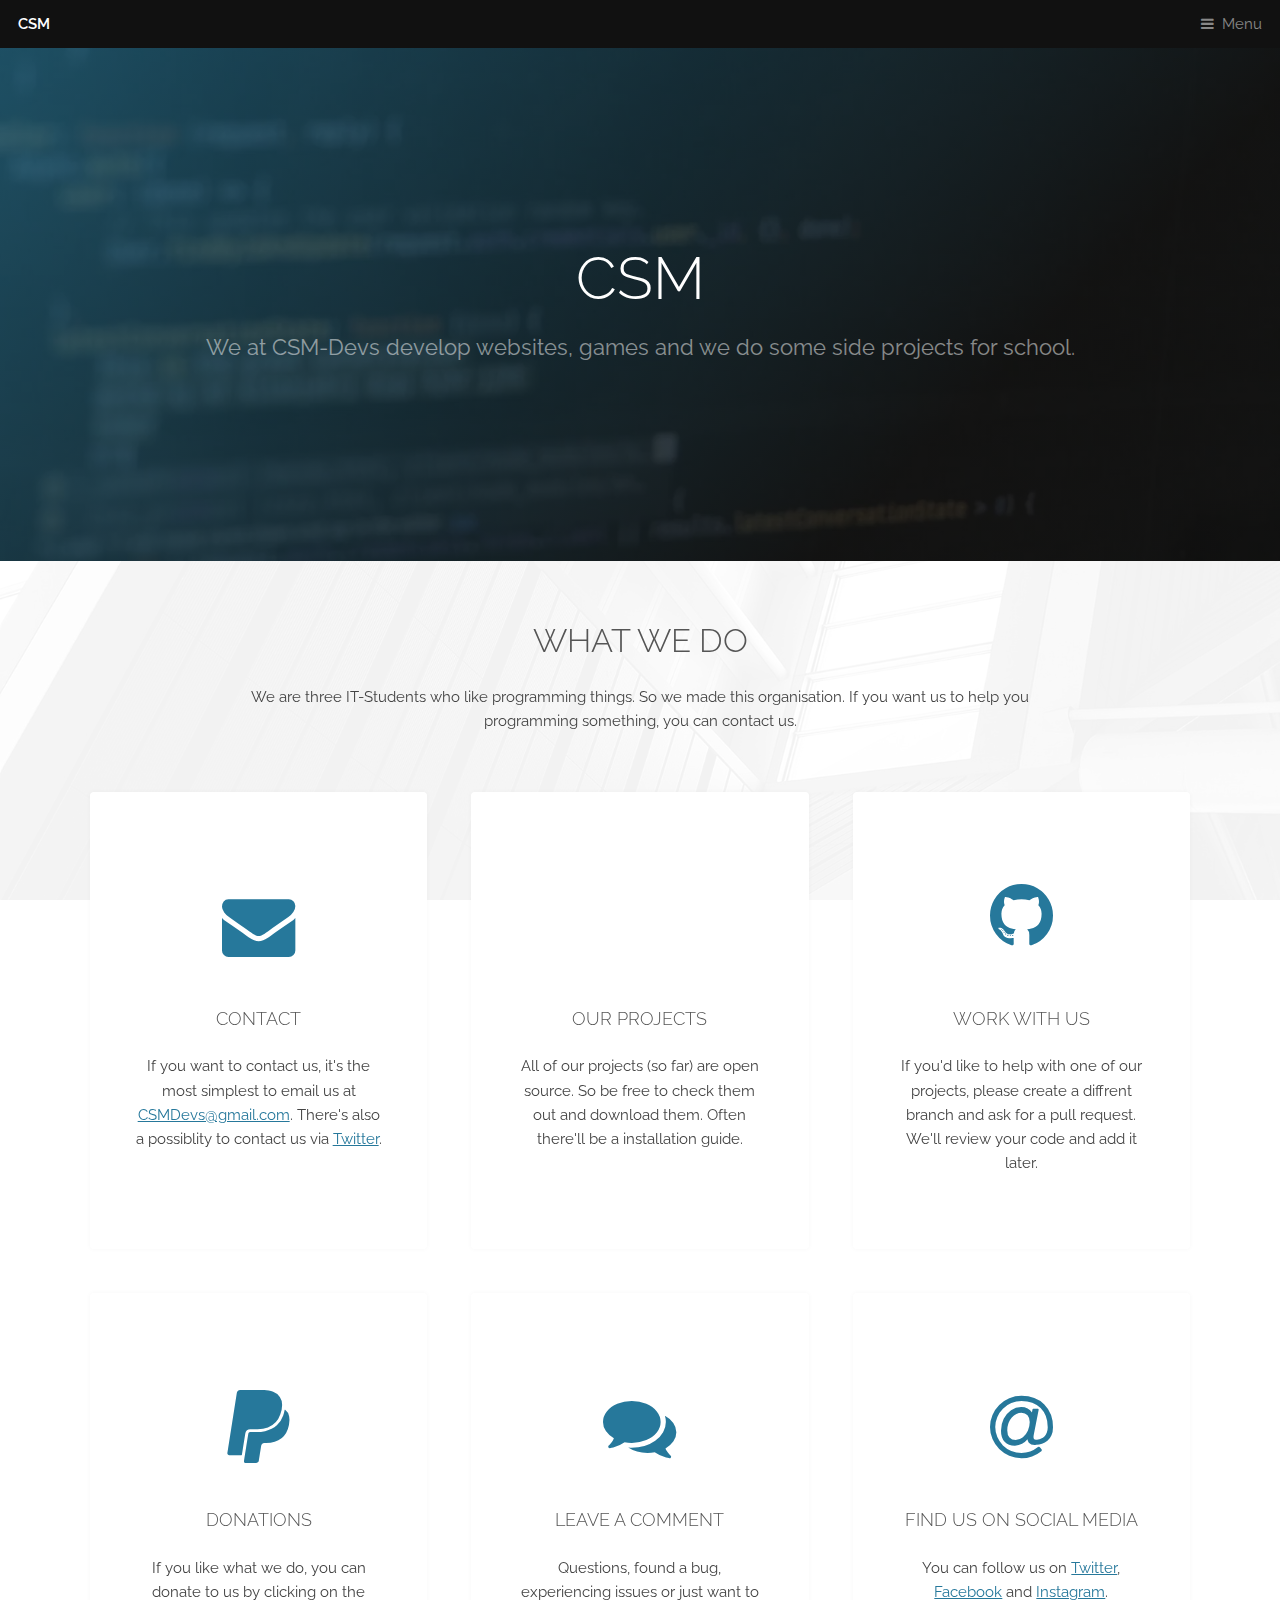
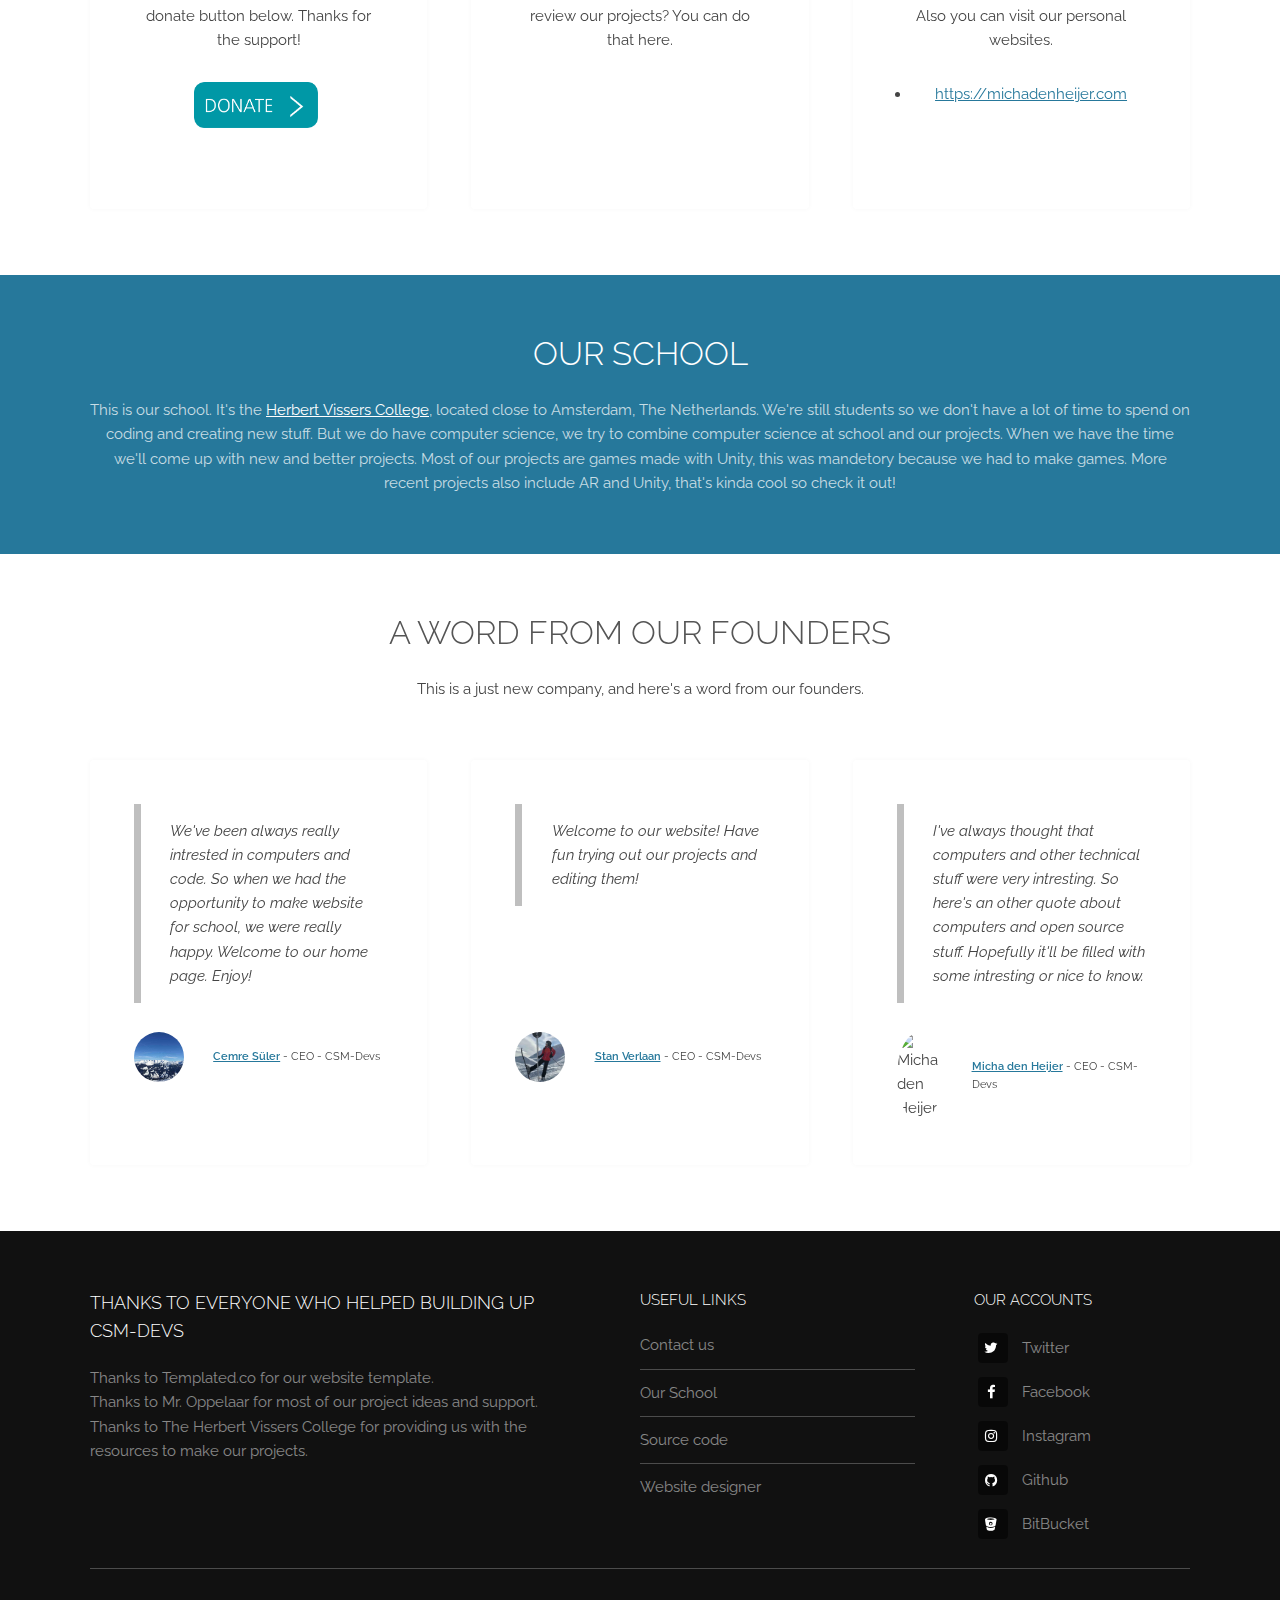
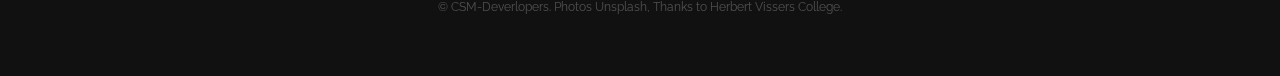
==== commit 8bc60ff1: "Fix typo's" ====
--- a/index.html
+++ b/index.html
@@ -44,7 +44,10 @@
             <h1>CSM</h1>
             <p>We at CSM-Devs develop websites, games and we do some side projects for school.</p>
         </div>
-        <video autoplay loop muted playsinline src="images/banner.mp4"></video>
+        <video autoplay loop muted playsinline>
+            <source src="images/banner.webm" type="video/webm">
+            <source src="images/banner.mp4" type="video/mp4">
+        </video>
     </section>
 
     <!-- Highlights -->
@@ -116,7 +119,7 @@
                         </header>
                         <p>You can follow us on <a href="https://twitter.com/CSM_Devs">Twitter</a>, <a href="https://www.facebook.com/CSMDevs/">Facebook</a> and <a href="https://www.instagram.com/csm_devs/">Instagram</a>.<br />Also you can visit our personal websites.</p>
                         <ul class="alternate">
-                            <li><a href="https://michadenheijer.com">https://michadenheijer.nl</a></li>
+                            <li><a href="https://michadenheijer.com">https://michadenheijer.com</a></li>
                         </ul>
 
 
